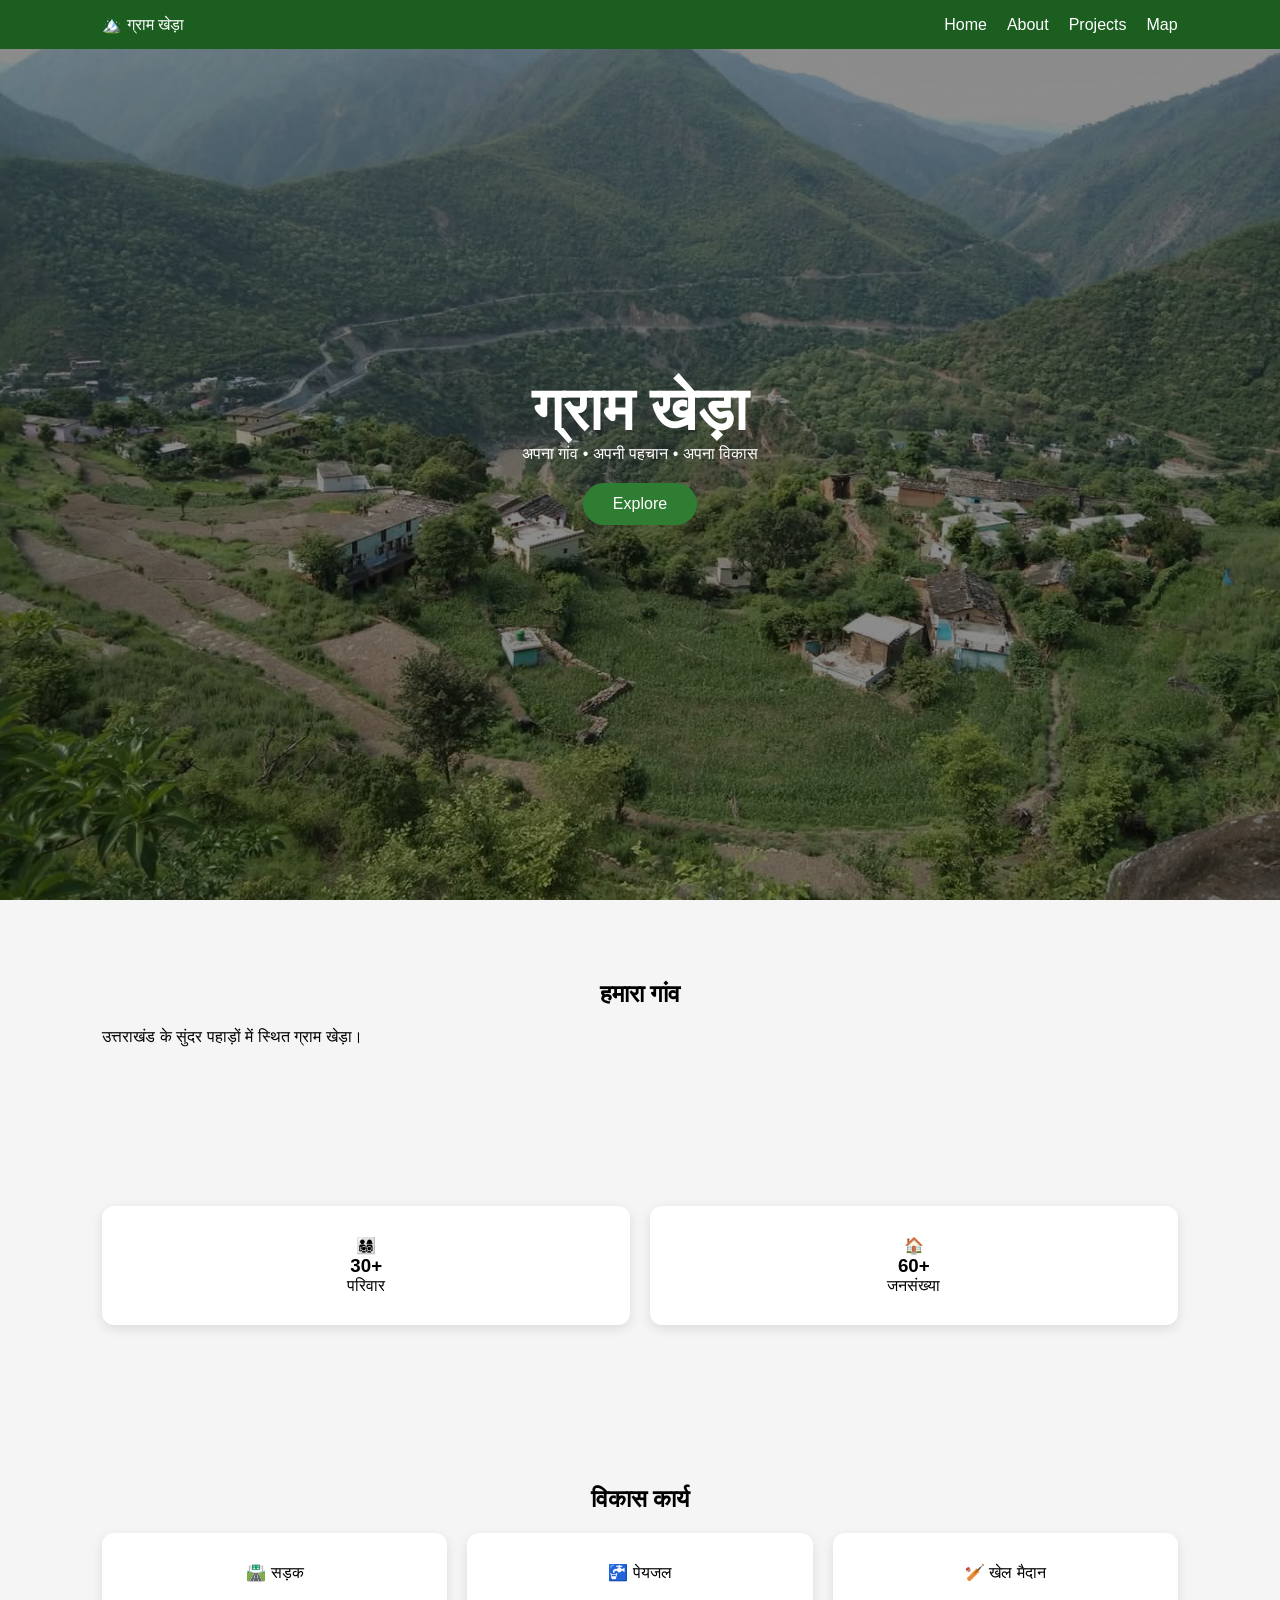
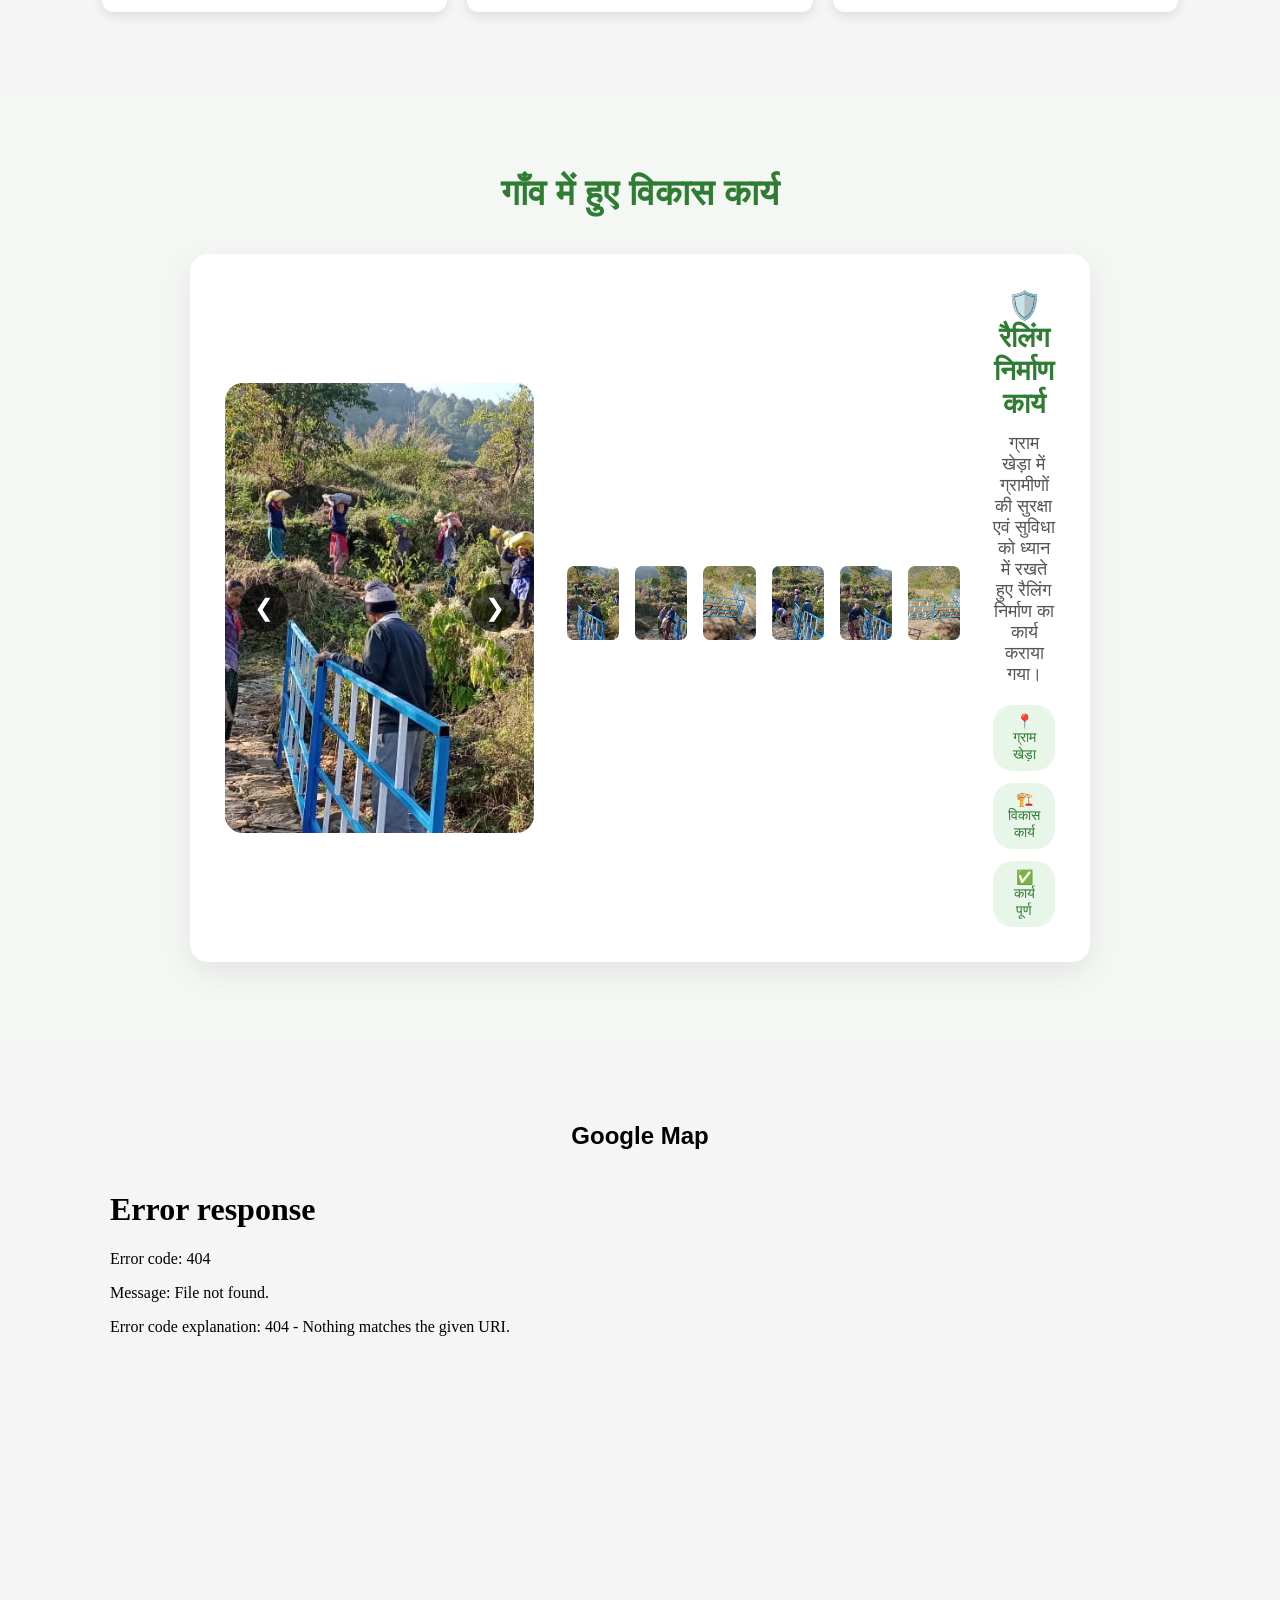
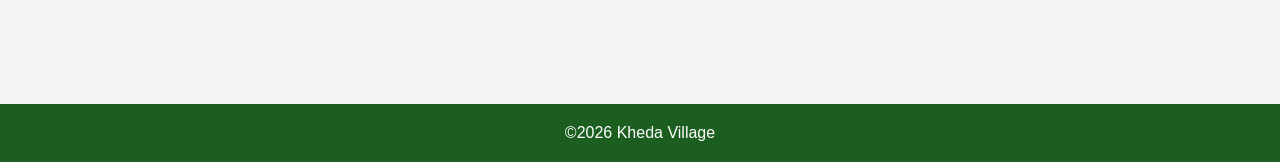
==== index.html @ b95cf1f6 "Update index.html" ====
<!doctype html><html lang='hi'><head><meta charset='utf-8'><meta name='viewport' content='width=device-width,initial-scale=1'><link rel='stylesheet' href='style.css'><title>ग्राम खेड़ा</title></head><body>
<nav><div class='logo'>🏔️ ग्राम खेड़ा</div><ul><li><a href='#'>Home</a></li><li><a href='#about'>About</a></li><li><a href='#projects'>Projects</a></li><li><a href='#map'>Map</a></li></ul></nav>
<header><div class='hero'><h1>ग्राम खेड़ा</h1><p>अपना गांव • अपनी पहचान • अपना विकास</p><a class='btn' href='#about'>Explore</a></div></header>
<section id='about'><h2>हमारा गांव</h2><p>उत्तराखंड के सुंदर पहाड़ों में स्थित ग्राम खेड़ा।</p></section>
<section class='stats'><div>👨‍👩‍👧‍👦<h3>30+</h3><p>परिवार</p></div><div>🏠<h3>60+</h3><p>जनसंख्या</p></div></section>
<section id='projects'><h2>विकास कार्य</h2><div class='cards'><div class='card'>🛣️ सड़क</div><div class='card'>🚰 पेयजल</div><div class='card'>🏏 खेल मैदान</div></div></section>
<section id="works" class="works"><h2>गाँव में हुए विकास कार्य</h2><div class="work-card"><div class="work-gallery"><img id="railingMainImage"src="images/railing1.jpeg"alt="ग्राम खेड़ा रैलिंग निर्माण कार्य"><button class="gallery-btn prev"onclick="changeRailingPhoto(-1)">❮</button><button class="gallery-btn next"onclick="changeRailingPhoto(1)">❯</button></div>
<div class="gallery-thumbnails"><img src="images/railing1.jpeg"onclick="showRailingPhoto(0)" alt="Railing Photo 1"><img src="images/railing2.jpeg"onclick="showRailingPhoto(1)" alt="Railing Photo 2"><img src="images/railing3.jpeg"onclick="showRailingPhoto(2)" alt="Railing Photo 3"><img src="images/railing4.jpeg"onclick="showRailingPhoto(3)" alt="Railing Photo 4"><img src="images/railing5.jpeg"onclick="showRailingPhoto(4)" alt="Railing Photo 5"><img src="images/railing6.jpeg"onclick="showRailingPhoto(5)" alt="Railing Photo 6"></div>
<div class="work-content"><h3>🛡️ रैलिंग निर्माण कार्य</h3><p>ग्राम खेड़ा में ग्रामीणों की सुरक्षा एवं सुविधा को ध्यान में रखते हुए रैलिंग निर्माण का कार्य कराया गया।</p><div class="work-details"><span>📍 ग्राम खेड़ा</span><span>🏗️ विकास कार्य</span><span>✅ कार्य पूर्ण</span></div></div></div></section>
<section id='map'><h2>Google Map</h2><iframe src='<iframe src="https://www.google.com/maps/embed?pb=!1m14!1m8!1m3!1d2053.1676533216837!2d78.6070745!3d30.1399806!3m2!1i1024!2i768!4f13.1!3m3!1m2!1s0x3909090d5b91180d%3A0x5d7916d17f992317!2sDevprayag%2C%20Uttarakhand!5e1!3m2!1sen!2sin!4v1786106324990!5m2!1sen!2sin" width="600" height="450" style="border:0;" allowfullscreen="" loading="lazy" referrerpolicy="strict-origin-when-cross-origin"></iframe>'></iframe></section>
<footer>©2026 Kheda Village</footer></body></html>
---- style.css ----
*{margin:0;padding:0;box-sizing:border-box}body{font-family:Arial;background:#f5f5f5}nav{position:fixed;top:0;width:100%;display:flex;justify-content:space-between;align-items:center;padding:15px 8%;background:#1b5e20;color:#fff}nav ul{display:flex;gap:20px;list-style:none}nav a{color:#fff;text-decoration:none}header{height:100vh;background:linear-gradient(rgba(0,0,0,.45),rgba(0,0,0,.45)),url('images/village.jpg') center/cover no-repeat;display:flex;justify-content:center;align-items:center;color:#fff;text-align:center}.hero h1{font-size:60px}.btn{display:inline-block;background:#2e7d32;color:#fff;padding:12px 30px;border-radius:30px;text-decoration:none;margin-top:20px}section{padding:80px 8%}h2{text-align:center;margin-bottom:20px}.stats{display:grid;grid-template-columns:repeat(auto-fit,minmax(220px,1fr));gap:20px}.stats div,.card{background:#fff;padding:30px;text-align:center;border-radius:12px;box-shadow:0 4px 12px rgba(0,0,0,.1)}.cards{display:grid;grid-template-columns:repeat(auto-fit,minmax(220px,1fr));gap:20px}iframe{width:100%;height:450px;border:0}footer{background:#1b5e20;color:#fff;text-align:center;padding:20px}
.works {padding: 80px 8%;background: #f4f7f4;}.works h2 {text-align: center;font-size: 36px;color: #2E7D32;margin-bottom: 40px;}.work-card {max-width: 900px;margin: auto;background: #ffffff;padding: 35px;border-radius: 18px;box-shadow: 0 10px 30px rgba(0,0,0,0.08);display: flex;align-items: center;gap: 30px;}.work-icon {width: 90px;height: 90px;background: #e8f5e9;border-radius: 50%;display: flex;align-items: center;justify-content: center;font-size: 42px;flex-shrink: 0;}.work-content {flex: 1;}.work-content h3 {font-size: 28px;color: #2E7D32;margin-bottom: 12px;}.work-content p {font-size: 18px;color: #555;margin-bottom: 20px;}.work-details {display: flex;flex-wrap: wrap;gap: 15px;}.work-details span {background: #f1f8f2;padding: 8px 15px;border-radius: 20px;font-size: 14px;color: #2E7D32;}@media (max-width: 600px) {.work-card {flex-direction: column;text-align: center;padding: 25px;}.work-content h3 {font-size: 24px;}.work-details {justify-content: center;}}
.work-gallery {position: relative;width: 100%;max-width: 850px;height: 450px;margin: auto;overflow: hidden;border-radius: 18px;}
.work-gallery > img {width: 100%;height: 100%;object-fit: cover;display: block;}
.gallery-btn {position: absolute;top: 50%;transform: translateY(-50%);width: 48px;height: 48px;border: none;border-radius: 50%;background: rgba(0,0,0,0.6);color: white;font-size: 24px;cursor: pointer;z-index: 2;}
.gallery-btn:hover {background: rgba(46,125,50,0.9);}
.gallery-btn.prev {left: 15px;}
.gallery-btn.next {right: 15px;}
.gallery-thumbnails {display: grid;grid-template-columns: repeat(6, 1fr);gap: 10px;max-width: 850px;margin: 15px auto 25px;}
.gallery-thumbnails img {width: 100%;height: 80px;object-fit: cover;border-radius: 10px;cursor: pointer;border: 3px solid transparent;transition: 0.3s;}
.gallery-thumbnails img:hover {transform: scale(1.04);}
.gallery-thumbnails img.active {border-color: #2E7D32;}
.work-content {text-align: center;max-width: 850px;margin: auto;}
.work-content h3 {font-size: 28px;color: #2E7D32;margin-bottom: 12px;}
.work-content p {font-size: 18px;color: #555;margin-bottom: 20px;}
.work-details {display: flex;justify-content: center;flex-wrap: wrap;gap: 12px;}
.work-details span {background: #e8f5e9;color: #2E7D32;padding: 8px 15px;order-radius: 20px;}@media (max-width: 600px)
{.work-gallery {height: 280px;}.gallery-thumbnails {grid-template-columns: repeat(3, 1fr);}.gallery-thumbnails img {height: 70px;}.gallery-btn {width: 40px;height: 40px;font-size: 18px;}.work-content h3 {font-size: 24px;}}
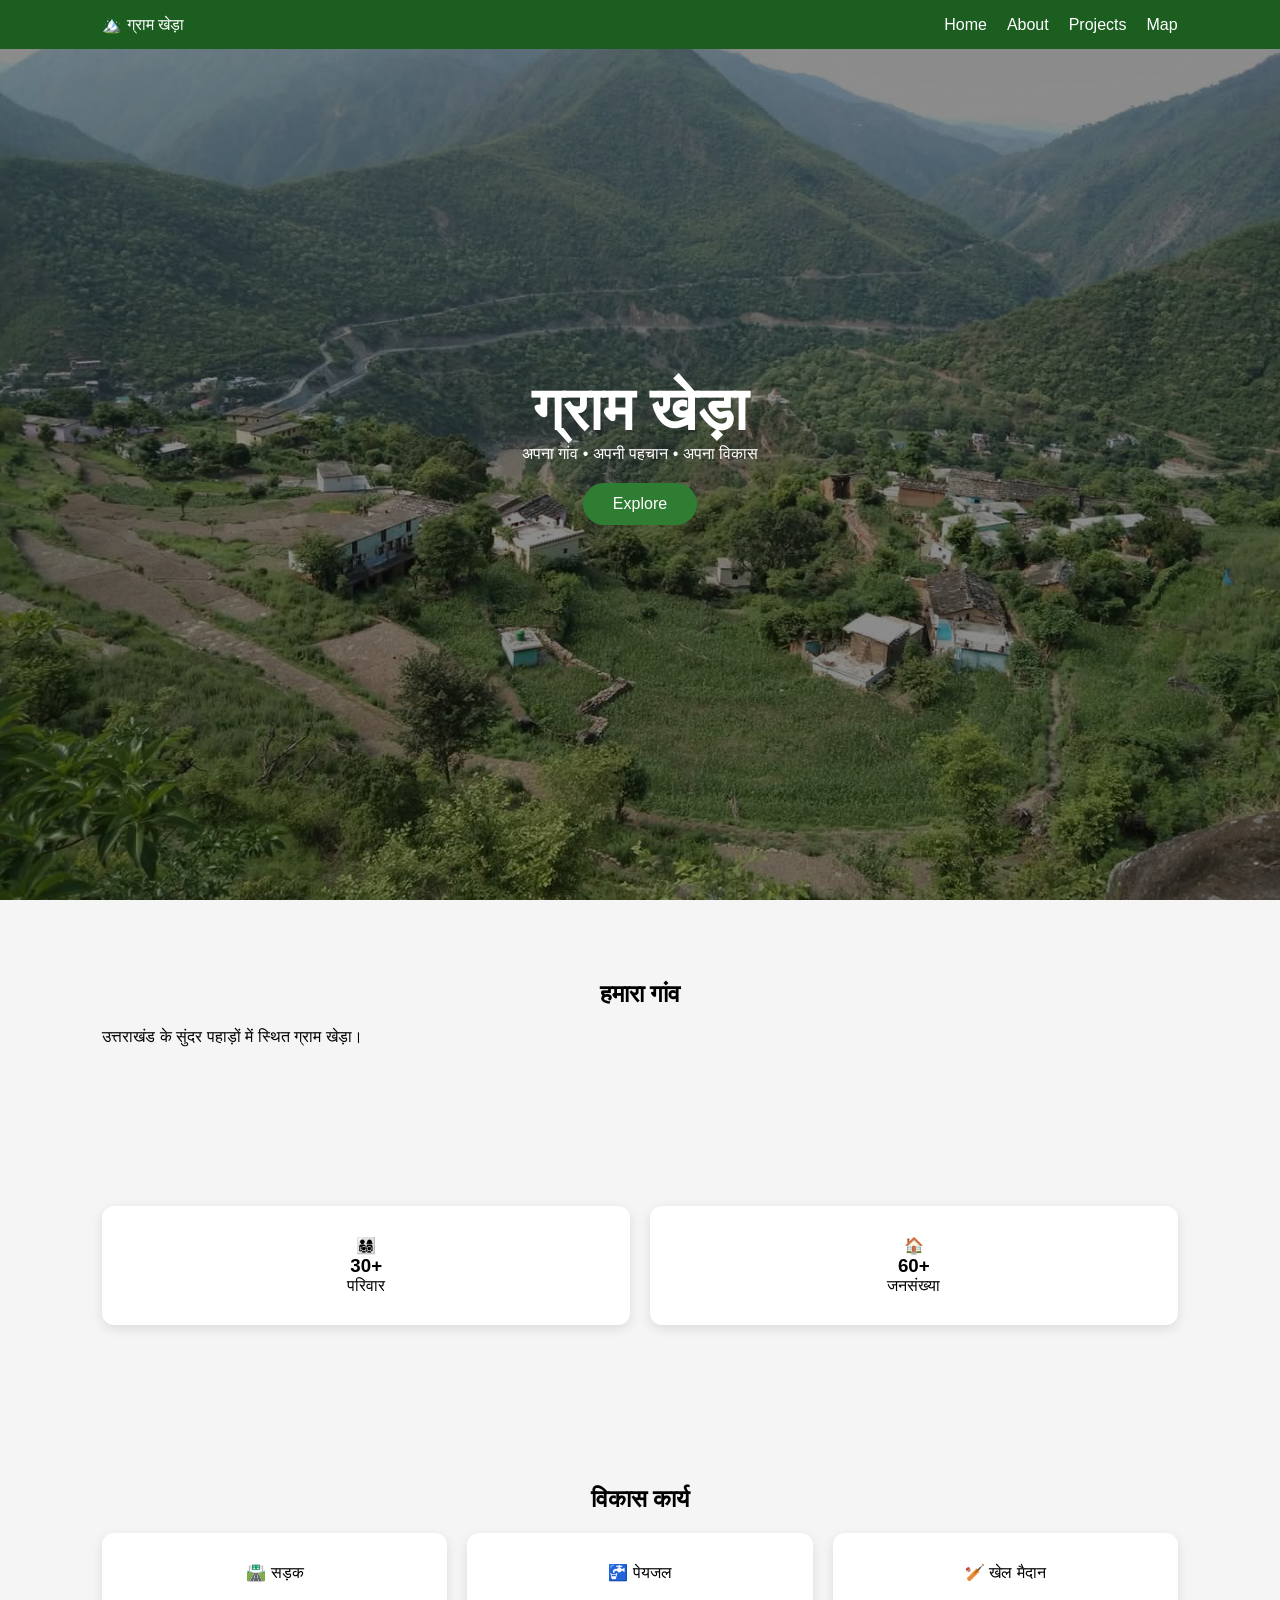
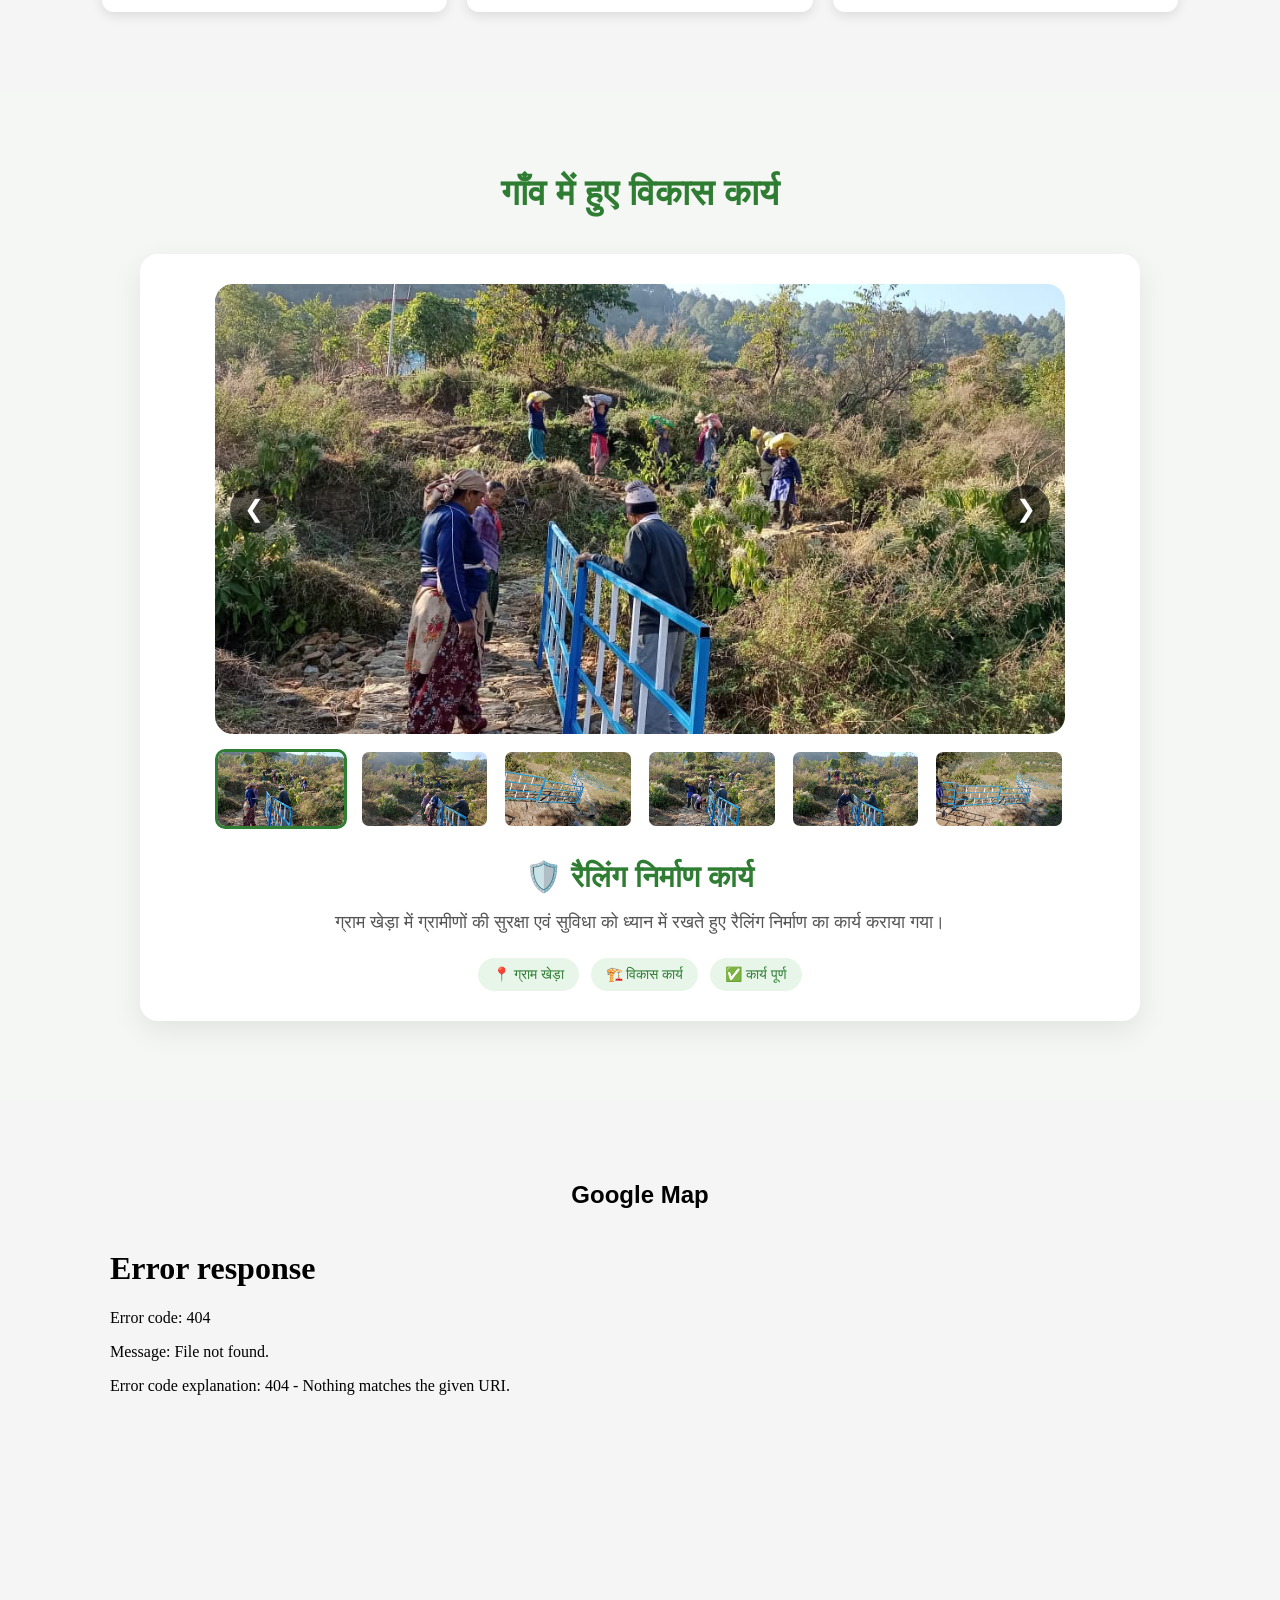
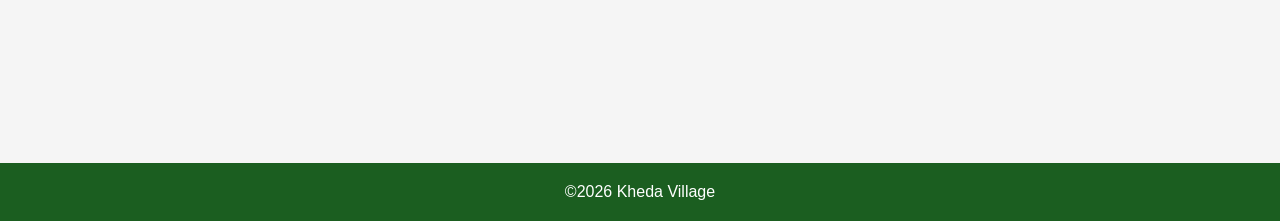
==== commit 917ba0c3: "Update index.html" ====
--- a/index.html
+++ b/index.html
@@ -9,3 +9,4 @@
 <div class="work-content"><h3>🛡️ रैलिंग निर्माण कार्य</h3><p>ग्राम खेड़ा में ग्रामीणों की सुरक्षा एवं सुविधा को ध्यान में रखते हुए रैलिंग निर्माण का कार्य कराया गया।</p><div class="work-details"><span>📍 ग्राम खेड़ा</span><span>🏗️ विकास कार्य</span><span>✅ कार्य पूर्ण</span></div></div></div></section>
 <section id='map'><h2>Google Map</h2><iframe src='<iframe src="https://www.google.com/maps/embed?pb=!1m14!1m8!1m3!1d2053.1676533216837!2d78.6070745!3d30.1399806!3m2!1i1024!2i768!4f13.1!3m3!1m2!1s0x3909090d5b91180d%3A0x5d7916d17f992317!2sDevprayag%2C%20Uttarakhand!5e1!3m2!1sen!2sin!4v1786106324990!5m2!1sen!2sin" width="600" height="450" style="border:0;" allowfullscreen="" loading="lazy" referrerpolicy="strict-origin-when-cross-origin"></iframe>'></iframe></section>
 <footer>©2026 Kheda Village</footer></body></html>
+<script src="script.js"></script>
--- a/style.css
+++ b/style.css
@@ -16,3 +16,15 @@
 .work-details {display: flex;justify-content: center;flex-wrap: wrap;gap: 12px;}
 .work-details span {background: #e8f5e9;color: #2E7D32;padding: 8px 15px;order-radius: 20px;}@media (max-width: 600px)
 {.work-gallery {height: 280px;}.gallery-thumbnails {grid-template-columns: repeat(3, 1fr);}.gallery-thumbnails img {height: 70px;}.gallery-btn {width: 40px;height: 40px;font-size: 18px;}.work-content h3 {font-size: 24px;}}
+
+/* RAILING WORK ALIGNMENT FIX */
+.work-card {display: block !important;width: 100% !important;max-width: 1000px !important;margin: 0 auto !important;padding: 30px !important;box-sizing: border-box;}
+.work-gallery {position: relative !important;width: 100% !important;max-width: 850px !important;height: 450px !important;margin: 0 auto !important;overflow: hidden !important;border-radius: 18px !important;}
+.work-gallery > img {width: 100% !important;height: 100% !important;object-fit: cover !important;display: block !important;}
+.gallery-thumbnails {display: grid !important;grid-template-columns: repeat(6, 1fr) !important;gap: 12px !important;width: 100% !important;max-width: 850px !important;margin: 15px auto 30px !important;}
+.gallery-thumbnails img {width: 100% !important;height: 80px !important;object-fit: cover !important;border-radius: 10px !important;cursor: pointer !important;}
+.work-content {width: 100% !important;max-width: 850px !important;margin: 0 auto !important;text-align: center !important;}
+.work-content h3 {font-size: 30px !important;margin-bottom: 12px !important;}
+.work-content p {font-size: 18px !important;line-height: 1.7 !important;}
+.work-details {display: flex !important;justify-content: center !important;align-items: center !important;flex-wrap: wrap !important;gap: 12px !important;}
+@media (max-width: 600px) {.work-card {padding: 15px !important;}.work-gallery {height: 300px !important;}.gallery-thumbnails {grid-template-columns: repeat(3, 1fr) !important;}.gallery-thumbnails img {height: 70px !important;}}
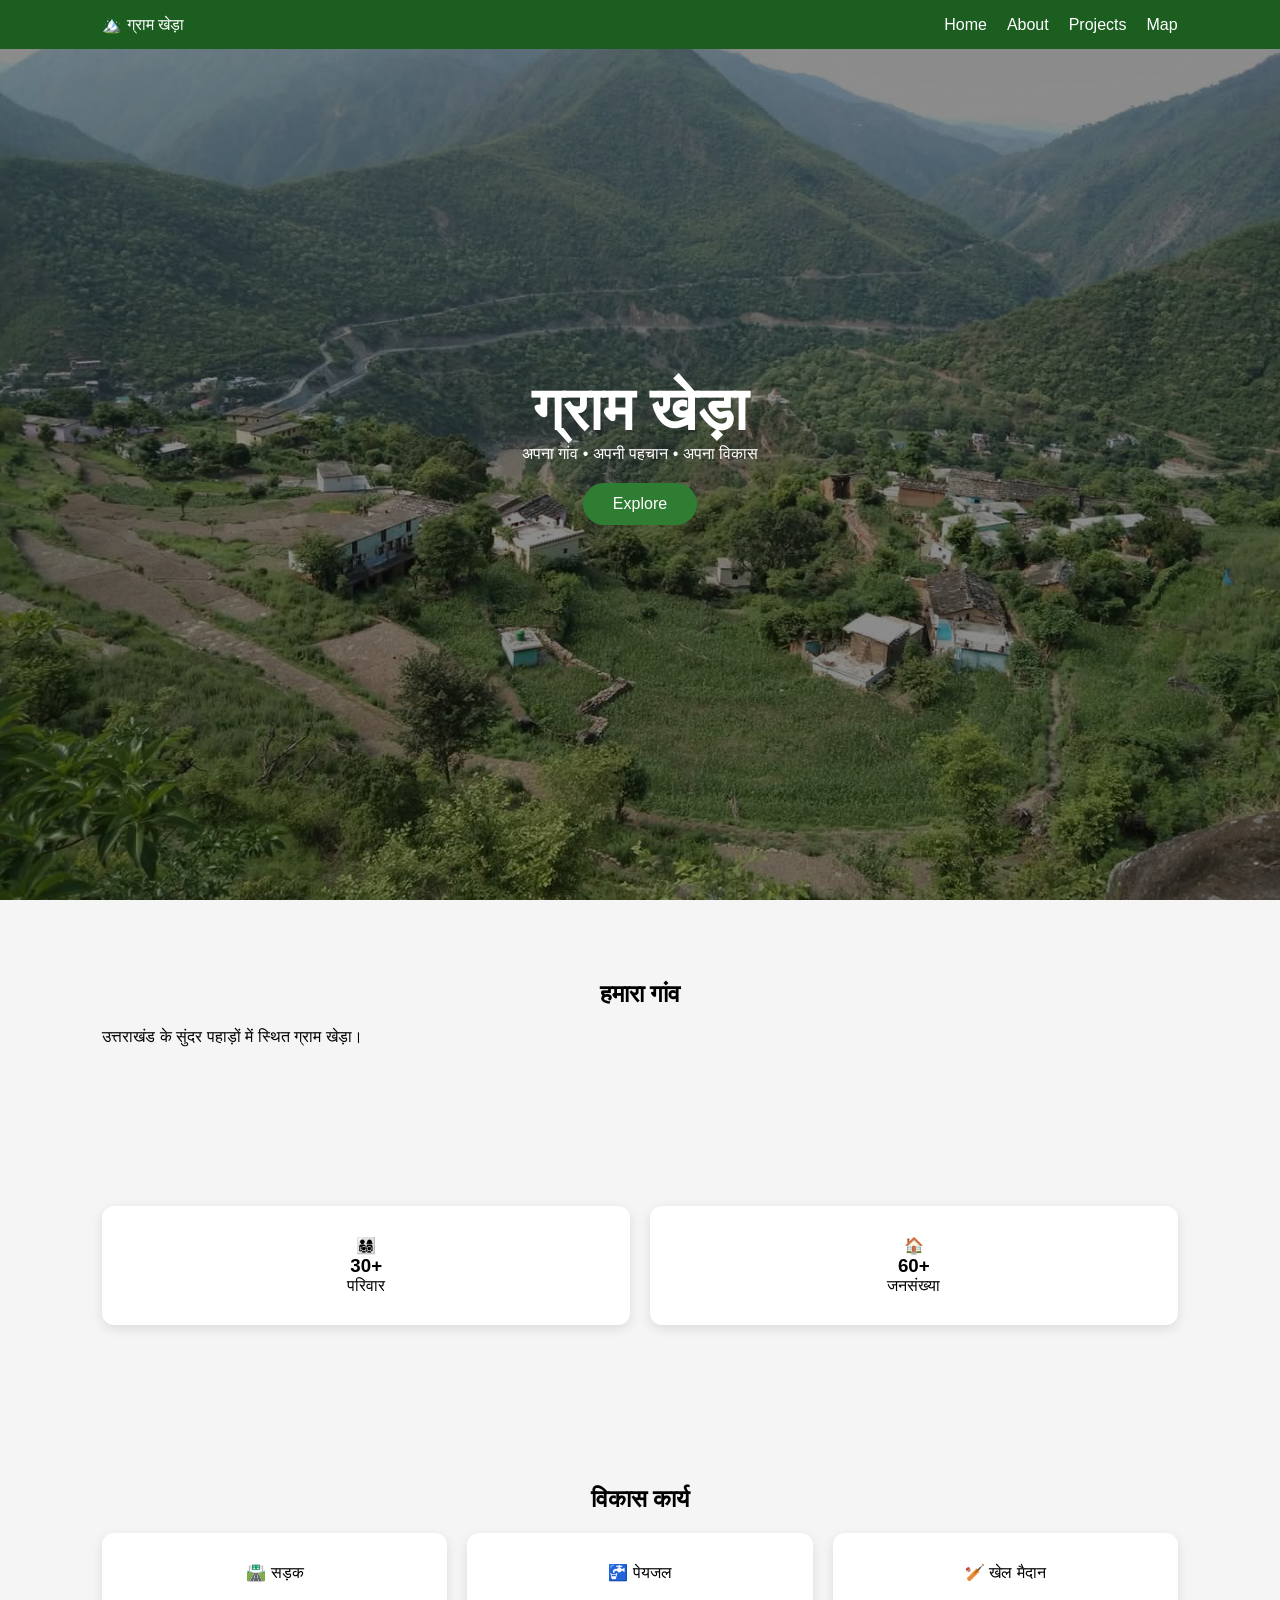
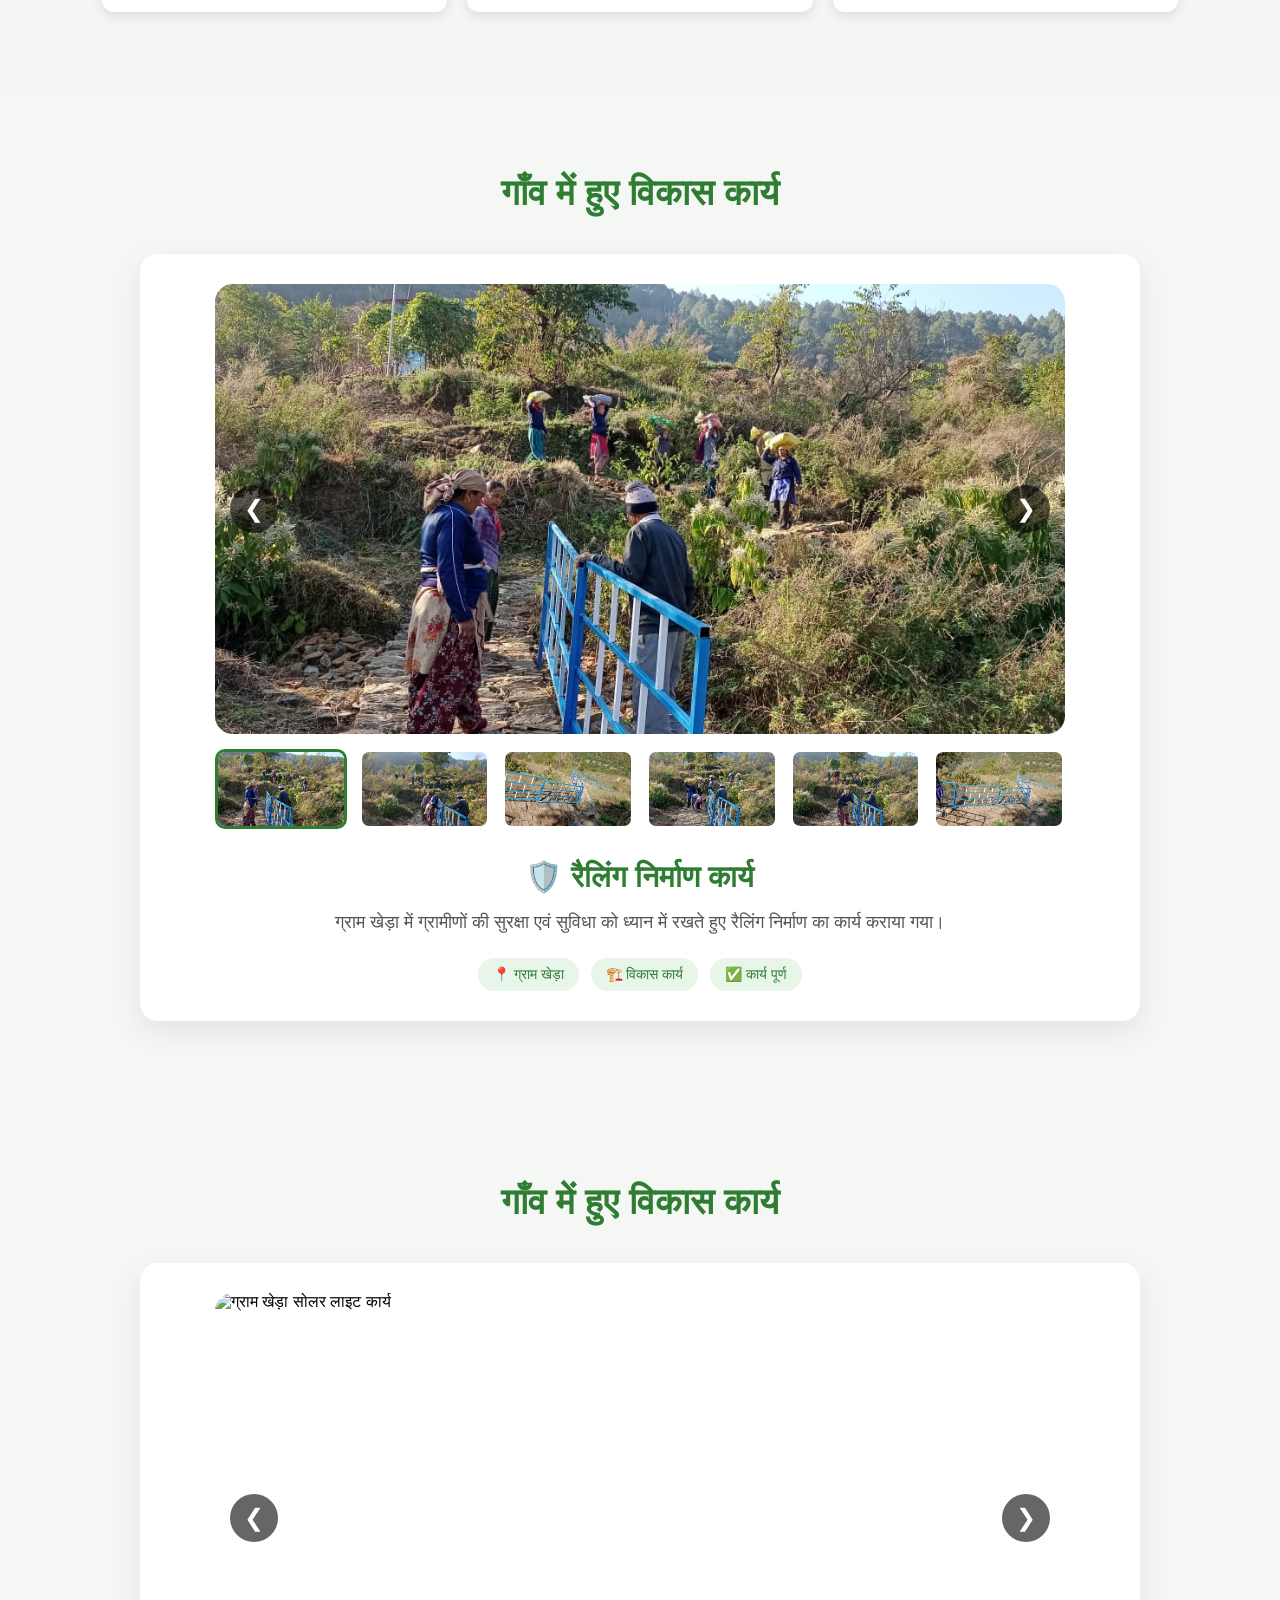
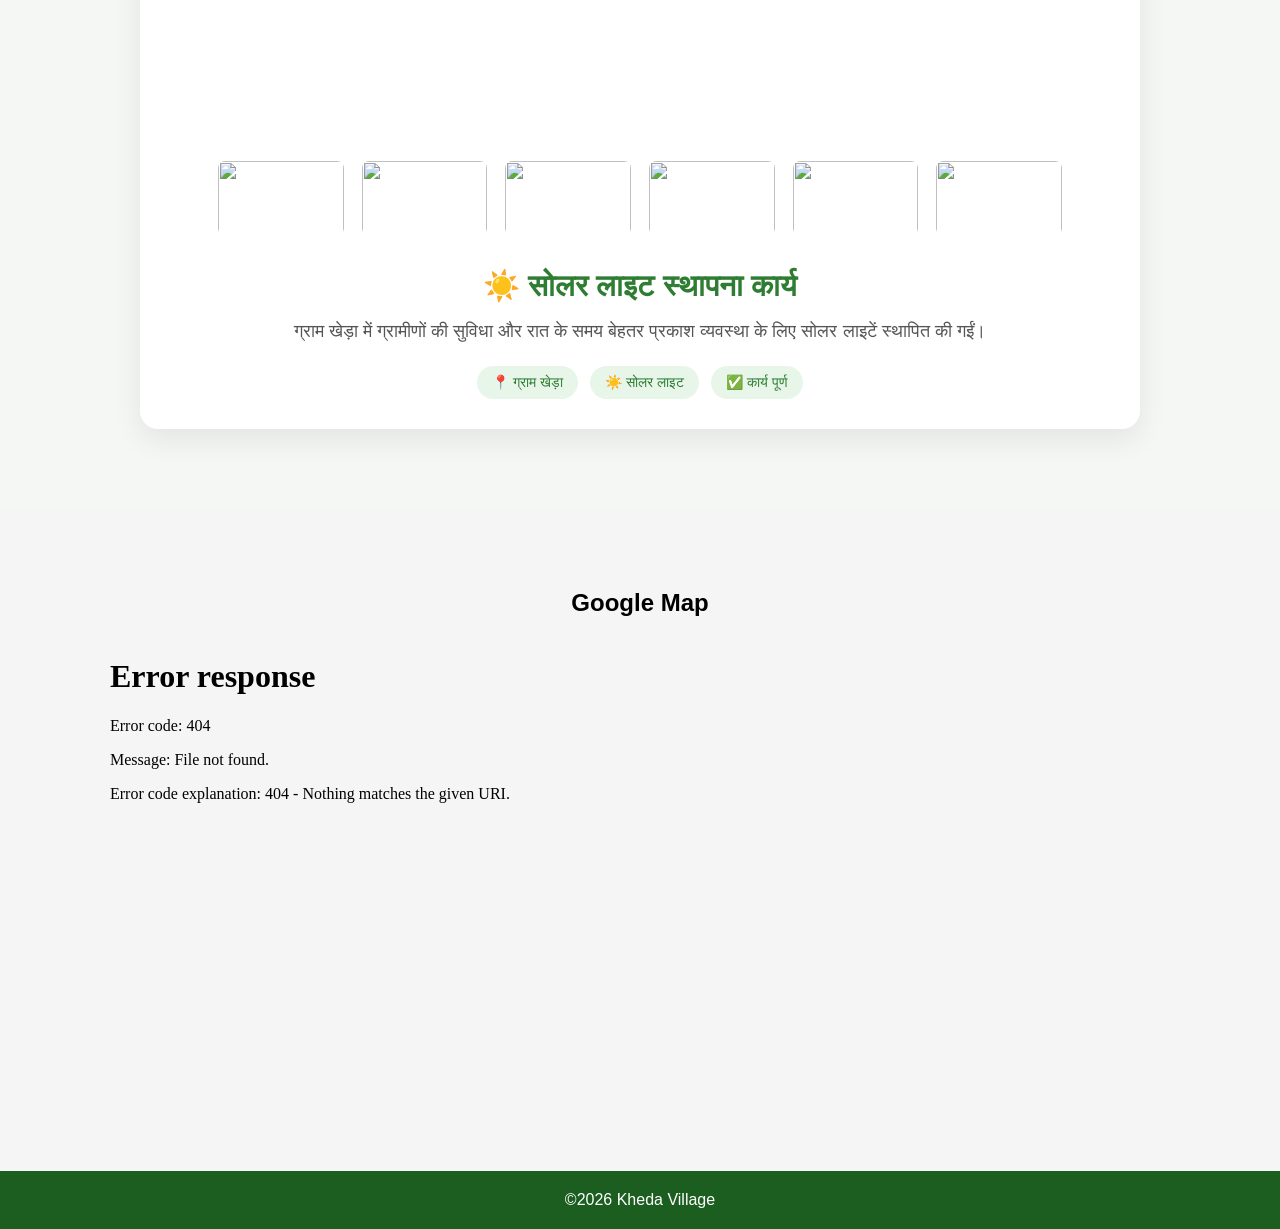
==== commit 8e618cd8: "Update index.html" ====
--- a/index.html
+++ b/index.html
@@ -7,6 +7,57 @@
 <section id="works" class="works"><h2>गाँव में हुए विकास कार्य</h2><div class="work-card"><div class="work-gallery"><img id="railingMainImage"src="images/railing1.jpeg"alt="ग्राम खेड़ा रैलिंग निर्माण कार्य"><button class="gallery-btn prev"onclick="changeRailingPhoto(-1)">❮</button><button class="gallery-btn next"onclick="changeRailingPhoto(1)">❯</button></div>
 <div class="gallery-thumbnails"><img src="images/railing1.jpeg"onclick="showRailingPhoto(0)" alt="Railing Photo 1"><img src="images/railing2.jpeg"onclick="showRailingPhoto(1)" alt="Railing Photo 2"><img src="images/railing3.jpeg"onclick="showRailingPhoto(2)" alt="Railing Photo 3"><img src="images/railing4.jpeg"onclick="showRailingPhoto(3)" alt="Railing Photo 4"><img src="images/railing5.jpeg"onclick="showRailingPhoto(4)" alt="Railing Photo 5"><img src="images/railing6.jpeg"onclick="showRailingPhoto(5)" alt="Railing Photo 6"></div>
 <div class="work-content"><h3>🛡️ रैलिंग निर्माण कार्य</h3><p>ग्राम खेड़ा में ग्रामीणों की सुरक्षा एवं सुविधा को ध्यान में रखते हुए रैलिंग निर्माण का कार्य कराया गया।</p><div class="work-details"><span>📍 ग्राम खेड़ा</span><span>🏗️ विकास कार्य</span><span>✅ कार्य पूर्ण</span></div></div></div></section>
+  <section id="solar-work" class="works">
+
+    <h2>गाँव में हुए विकास कार्य</h2>
+
+    <div class="work-card">
+
+        <div class="work-gallery">
+
+            <img id="solarMainImage"
+                 src="images/solar1.jpeg"
+                 alt="ग्राम खेड़ा सोलर लाइट कार्य">
+
+            <button class="gallery-btn prev"
+                    onclick="changeSolarPhoto(-1)">❮</button>
+
+            <button class="gallery-btn next"
+                    onclick="changeSolarPhoto(1)">❯</button>
+
+        </div>
+
+        <div class="gallery-thumbnails">
+
+            <img src="images/solar1.jpeg" onclick="showSolarPhoto(0)">
+            <img src="images/solar2.jpeg" onclick="showSolarPhoto(1)">
+            <img src="images/solar3.jpeg" onclick="showSolarPhoto(2)">
+            <img src="images/solar4.jpeg" onclick="showSolarPhoto(3)">
+            <img src="images/solar5.jpeg" onclick="showSolarPhoto(4)">
+            <img src="images/solar6.jpeg" onclick="showSolarPhoto(5)">
+
+        </div>
+
+        <div class="work-content">
+
+            <h3>☀️ सोलर लाइट स्थापना कार्य</h3>
+
+            <p>
+                ग्राम खेड़ा में ग्रामीणों की सुविधा और रात के समय बेहतर
+                प्रकाश व्यवस्था के लिए सोलर लाइटें स्थापित की गईं।
+            </p>
+
+            <div class="work-details">
+                <span>📍 ग्राम खेड़ा</span>
+                <span>☀️ सोलर लाइट</span>
+                <span>✅ कार्य पूर्ण</span>
+            </div>
+
+        </div>
+
+    </div>
+
+</section>
 <section id='map'><h2>Google Map</h2><iframe src='<iframe src="https://www.google.com/maps/embed?pb=!1m14!1m8!1m3!1d2053.1676533216837!2d78.6070745!3d30.1399806!3m2!1i1024!2i768!4f13.1!3m3!1m2!1s0x3909090d5b91180d%3A0x5d7916d17f992317!2sDevprayag%2C%20Uttarakhand!5e1!3m2!1sen!2sin!4v1786106324990!5m2!1sen!2sin" width="600" height="450" style="border:0;" allowfullscreen="" loading="lazy" referrerpolicy="strict-origin-when-cross-origin"></iframe>'></iframe></section>
 <footer>©2026 Kheda Village</footer></body></html>
 <script src="script.js"></script>
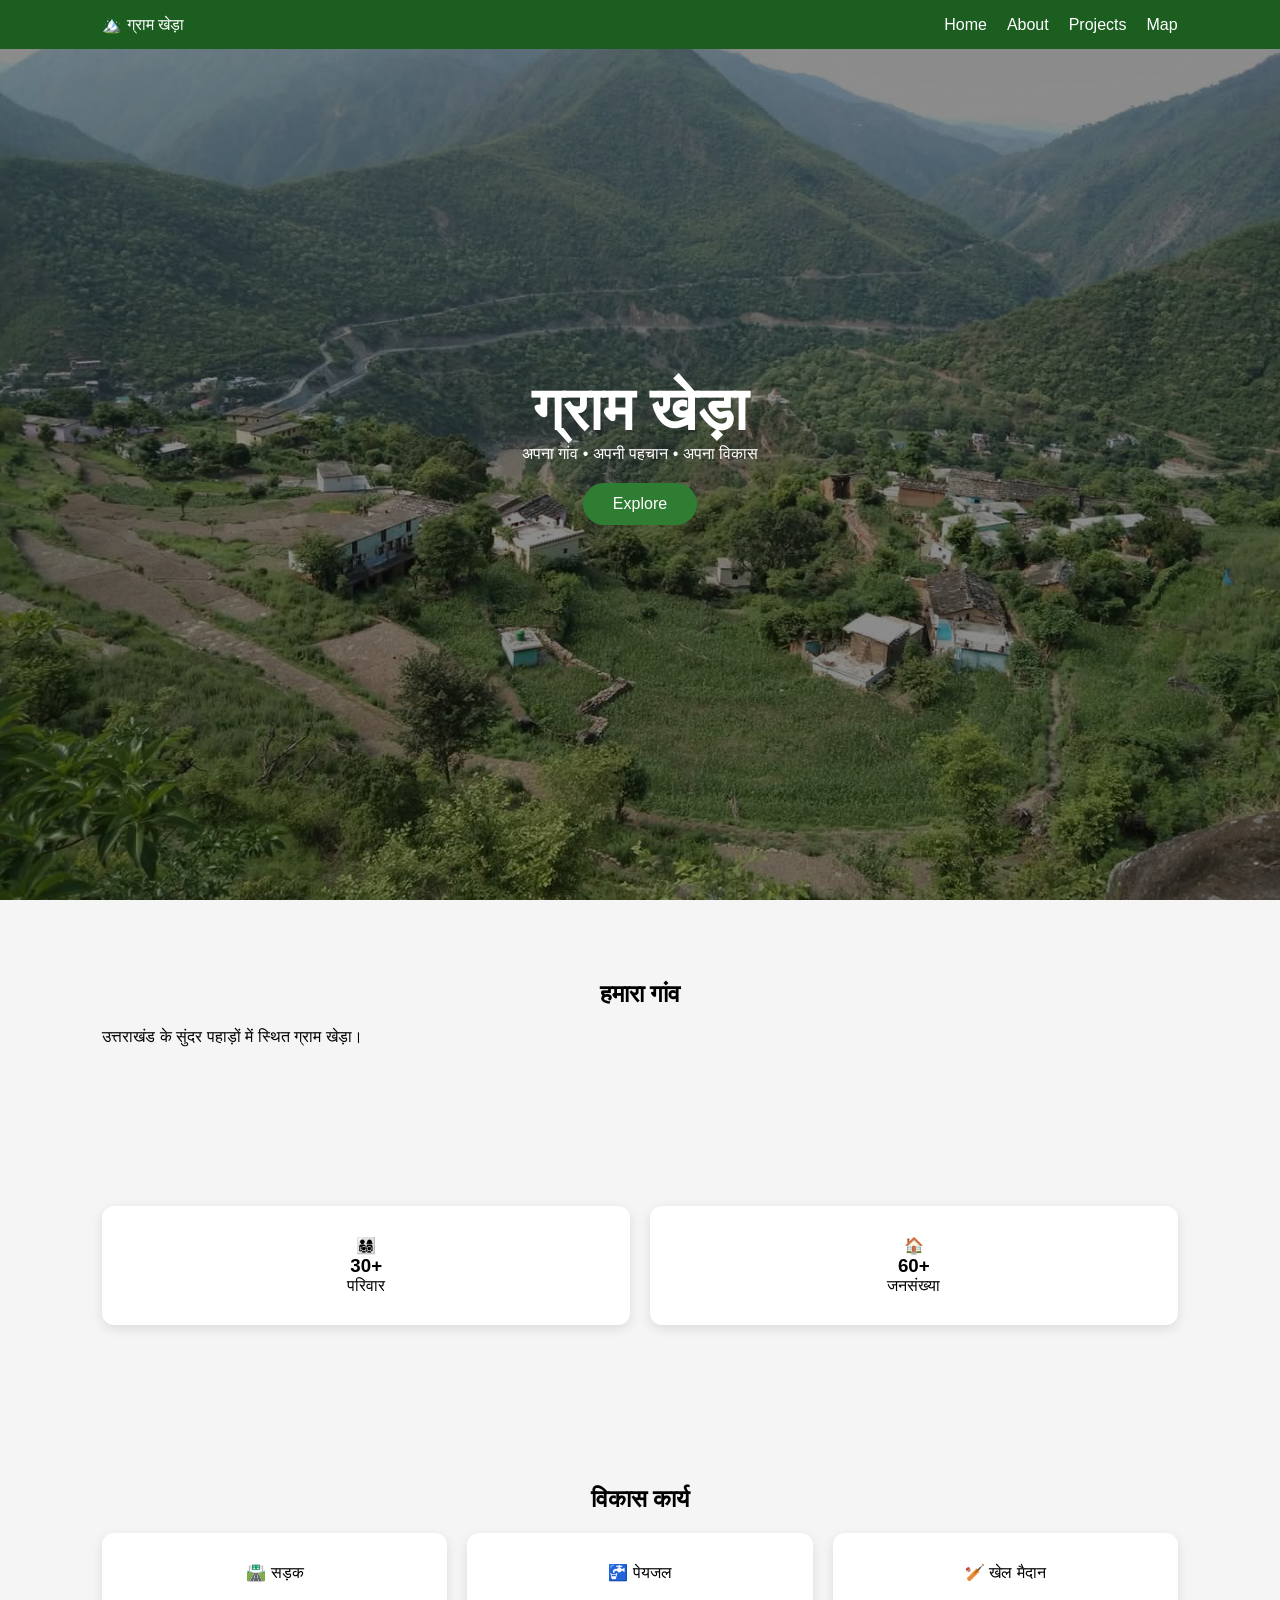
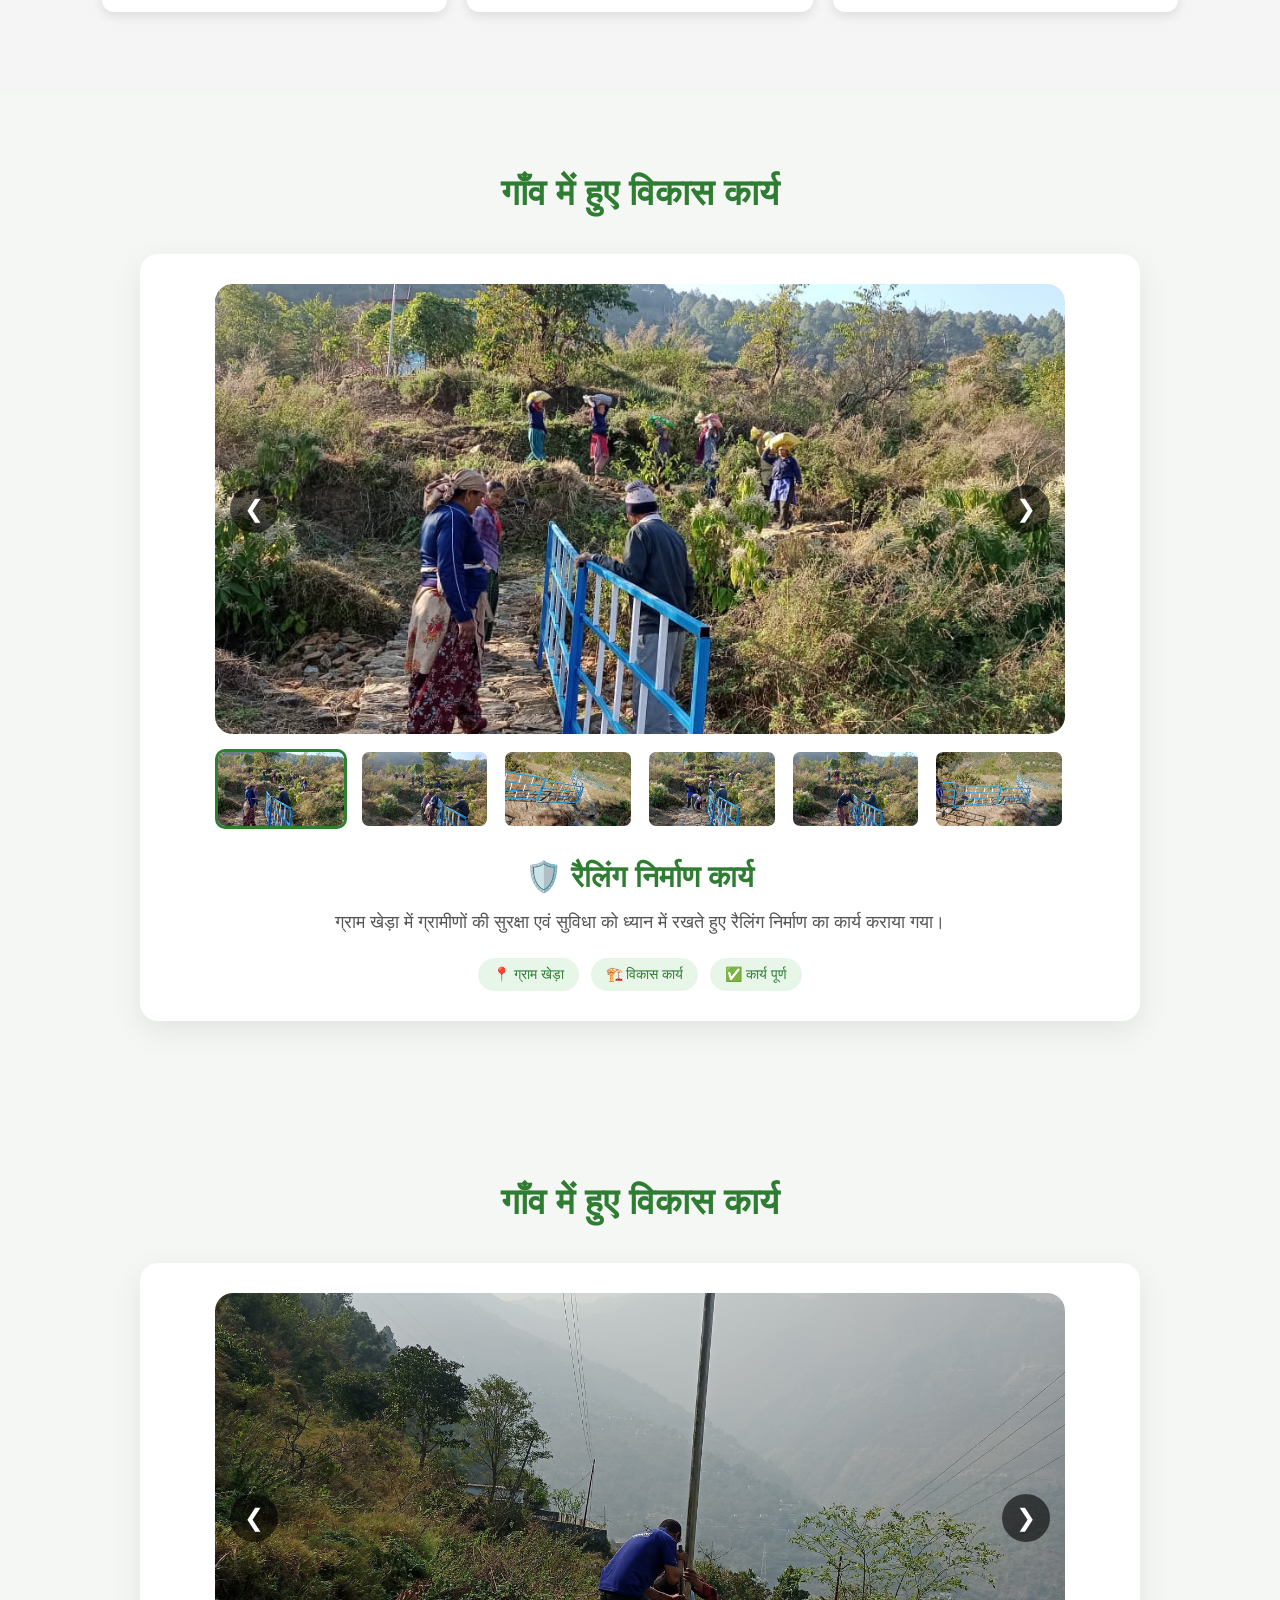
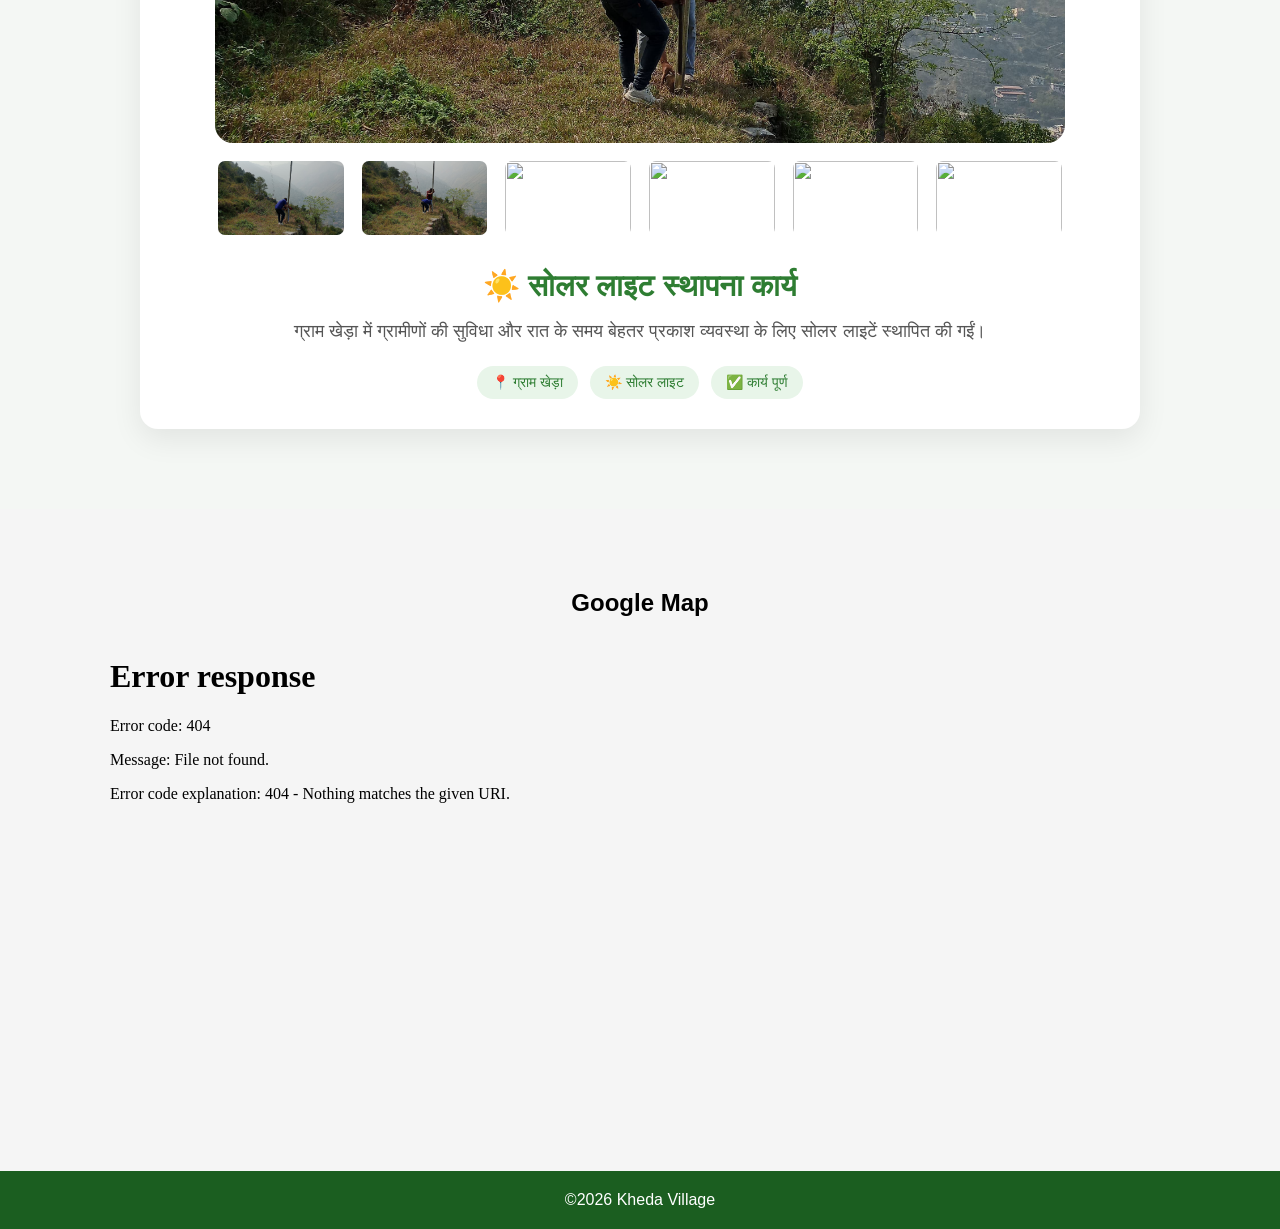
==== commit b5dce2d0: "Update index.html" ====
--- a/index.html
+++ b/index.html
@@ -7,57 +7,9 @@
 <section id="works" class="works"><h2>गाँव में हुए विकास कार्य</h2><div class="work-card"><div class="work-gallery"><img id="railingMainImage"src="images/railing1.jpeg"alt="ग्राम खेड़ा रैलिंग निर्माण कार्य"><button class="gallery-btn prev"onclick="changeRailingPhoto(-1)">❮</button><button class="gallery-btn next"onclick="changeRailingPhoto(1)">❯</button></div>
 <div class="gallery-thumbnails"><img src="images/railing1.jpeg"onclick="showRailingPhoto(0)" alt="Railing Photo 1"><img src="images/railing2.jpeg"onclick="showRailingPhoto(1)" alt="Railing Photo 2"><img src="images/railing3.jpeg"onclick="showRailingPhoto(2)" alt="Railing Photo 3"><img src="images/railing4.jpeg"onclick="showRailingPhoto(3)" alt="Railing Photo 4"><img src="images/railing5.jpeg"onclick="showRailingPhoto(4)" alt="Railing Photo 5"><img src="images/railing6.jpeg"onclick="showRailingPhoto(5)" alt="Railing Photo 6"></div>
 <div class="work-content"><h3>🛡️ रैलिंग निर्माण कार्य</h3><p>ग्राम खेड़ा में ग्रामीणों की सुरक्षा एवं सुविधा को ध्यान में रखते हुए रैलिंग निर्माण का कार्य कराया गया।</p><div class="work-details"><span>📍 ग्राम खेड़ा</span><span>🏗️ विकास कार्य</span><span>✅ कार्य पूर्ण</span></div></div></div></section>
-  <section id="solar-work" class="works">
-
-    <h2>गाँव में हुए विकास कार्य</h2>
-
-    <div class="work-card">
-
-        <div class="work-gallery">
-
-            <img id="solarMainImage"
-                 src="images/solar1.jpeg"
-                 alt="ग्राम खेड़ा सोलर लाइट कार्य">
-
-            <button class="gallery-btn prev"
-                    onclick="changeSolarPhoto(-1)">❮</button>
-
-            <button class="gallery-btn next"
-                    onclick="changeSolarPhoto(1)">❯</button>
-
-        </div>
-
-        <div class="gallery-thumbnails">
-
-            <img src="images/solar1.jpeg" onclick="showSolarPhoto(0)">
-            <img src="images/solar2.jpeg" onclick="showSolarPhoto(1)">
-            <img src="images/solar3.jpeg" onclick="showSolarPhoto(2)">
-            <img src="images/solar4.jpeg" onclick="showSolarPhoto(3)">
-            <img src="images/solar5.jpeg" onclick="showSolarPhoto(4)">
-            <img src="images/solar6.jpeg" onclick="showSolarPhoto(5)">
-
-        </div>
-
-        <div class="work-content">
-
-            <h3>☀️ सोलर लाइट स्थापना कार्य</h3>
-
-            <p>
-                ग्राम खेड़ा में ग्रामीणों की सुविधा और रात के समय बेहतर
-                प्रकाश व्यवस्था के लिए सोलर लाइटें स्थापित की गईं।
-            </p>
-
-            <div class="work-details">
-                <span>📍 ग्राम खेड़ा</span>
-                <span>☀️ सोलर लाइट</span>
-                <span>✅ कार्य पूर्ण</span>
-            </div>
-
-        </div>
-
-    </div>
-
-</section>
+<section id="solar-work" class="works"><h2>गाँव में हुए विकास कार्य</h2><div class="work-card"><div class="work-gallery"><img id="solarMainImage"src="images/solar1.jpeg"alt="ग्राम खेड़ा सोलर लाइट कार्य"><button class="gallery-btn prev"onclick="changeSolarPhoto(-1)">❮</button><button class="gallery-btn next"onclick="changeSolarPhoto(1)">❯</button></div>
+<div class="gallery-thumbnails"><img src="images/solar1.jpeg" onclick="showSolarPhoto(0)"><img src="images/solar2.jpeg" onclick="showSolarPhoto(1)"><img src="images/solar3.jpeg" onclick="showSolarPhoto(2)"><img src="images/solar4.jpeg" onclick="showSolarPhoto(3)"><img src="images/solar5.jpeg" onclick="showSolarPhoto(4)"><img src="images/solar6.jpeg" onclick="showSolarPhoto(5)"></div>
+<div class="work-content"><h3>☀️ सोलर लाइट स्थापना कार्य</h3><p>ग्राम खेड़ा में ग्रामीणों की सुविधा और रात के समय बेहतर प्रकाश व्यवस्था के लिए सोलर लाइटें स्थापित की गईं।</p><div class="work-details"><span>📍 ग्राम खेड़ा</span><span>☀️ सोलर लाइट</span><span>✅ कार्य पूर्ण</span></div></div></div></section>
 <section id='map'><h2>Google Map</h2><iframe src='<iframe src="https://www.google.com/maps/embed?pb=!1m14!1m8!1m3!1d2053.1676533216837!2d78.6070745!3d30.1399806!3m2!1i1024!2i768!4f13.1!3m3!1m2!1s0x3909090d5b91180d%3A0x5d7916d17f992317!2sDevprayag%2C%20Uttarakhand!5e1!3m2!1sen!2sin!4v1786106324990!5m2!1sen!2sin" width="600" height="450" style="border:0;" allowfullscreen="" loading="lazy" referrerpolicy="strict-origin-when-cross-origin"></iframe>'></iframe></section>
 <footer>©2026 Kheda Village</footer></body></html>
 <script src="script.js"></script>
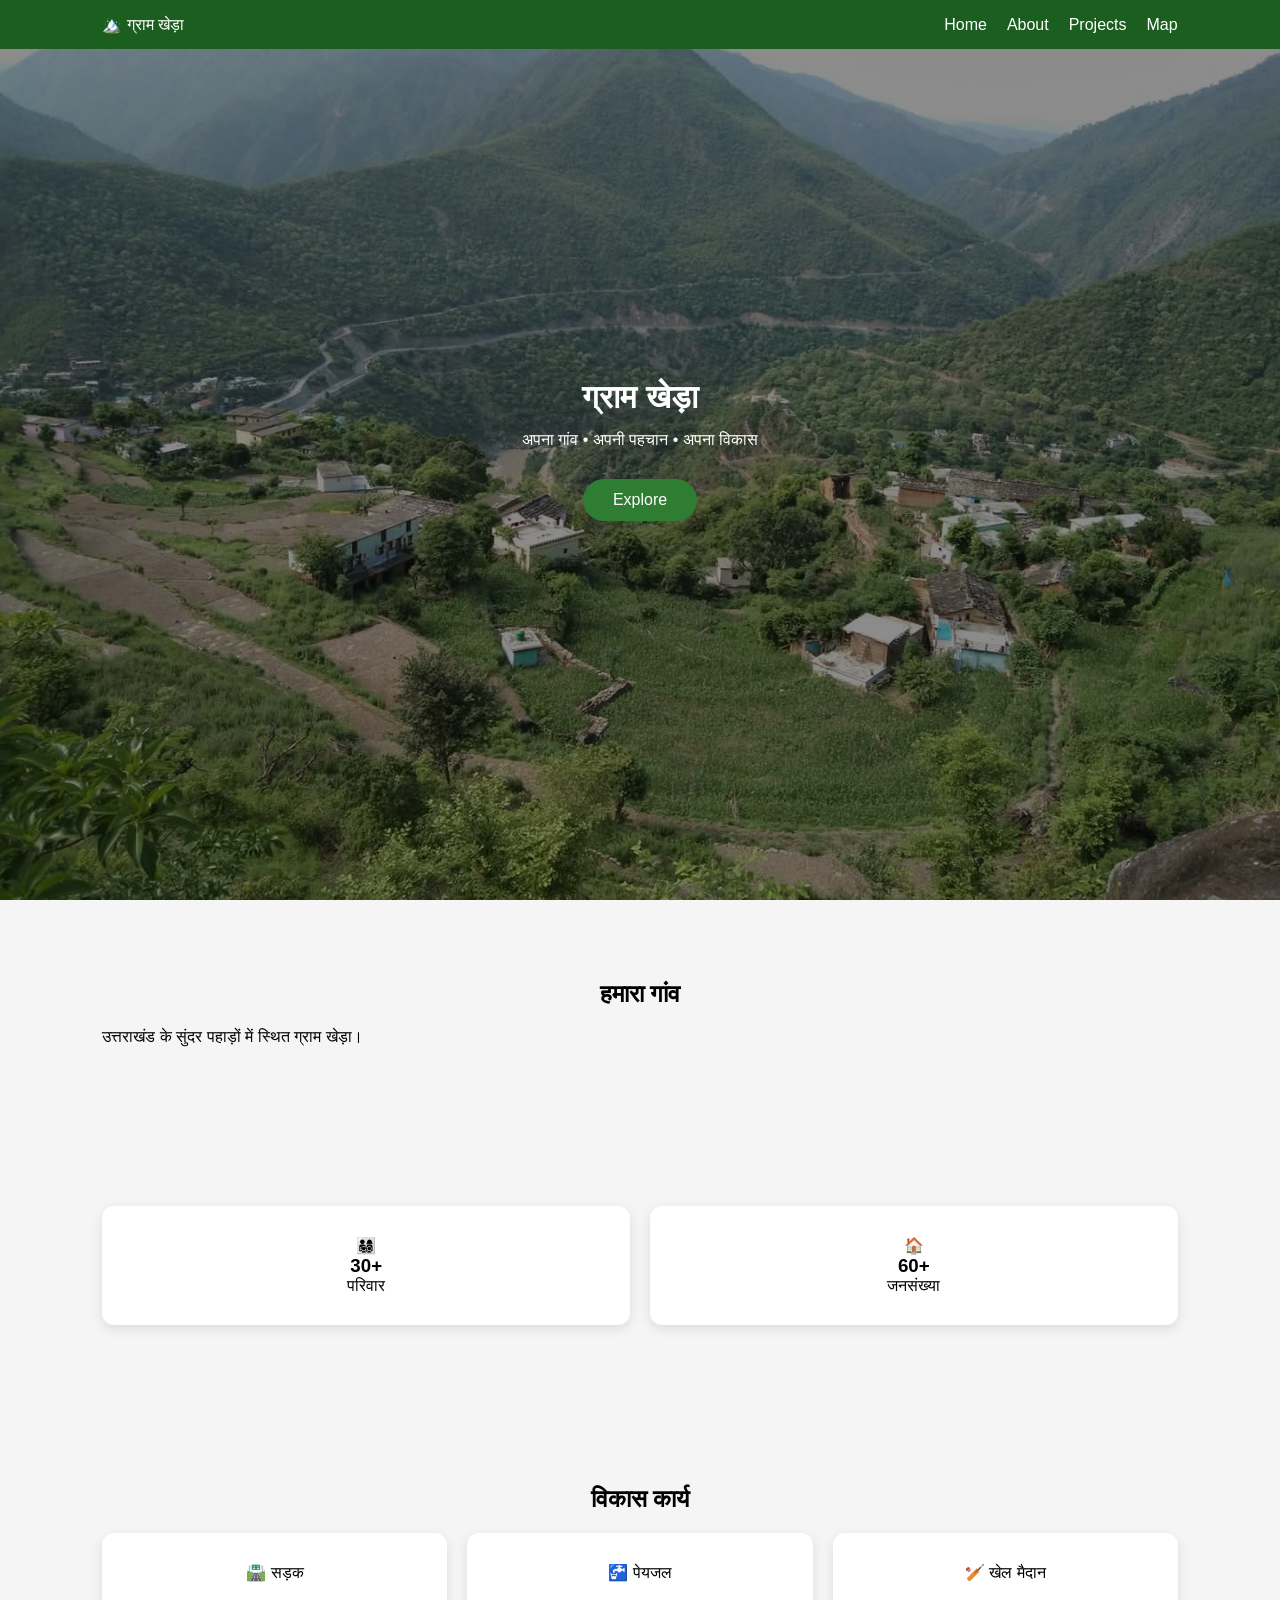
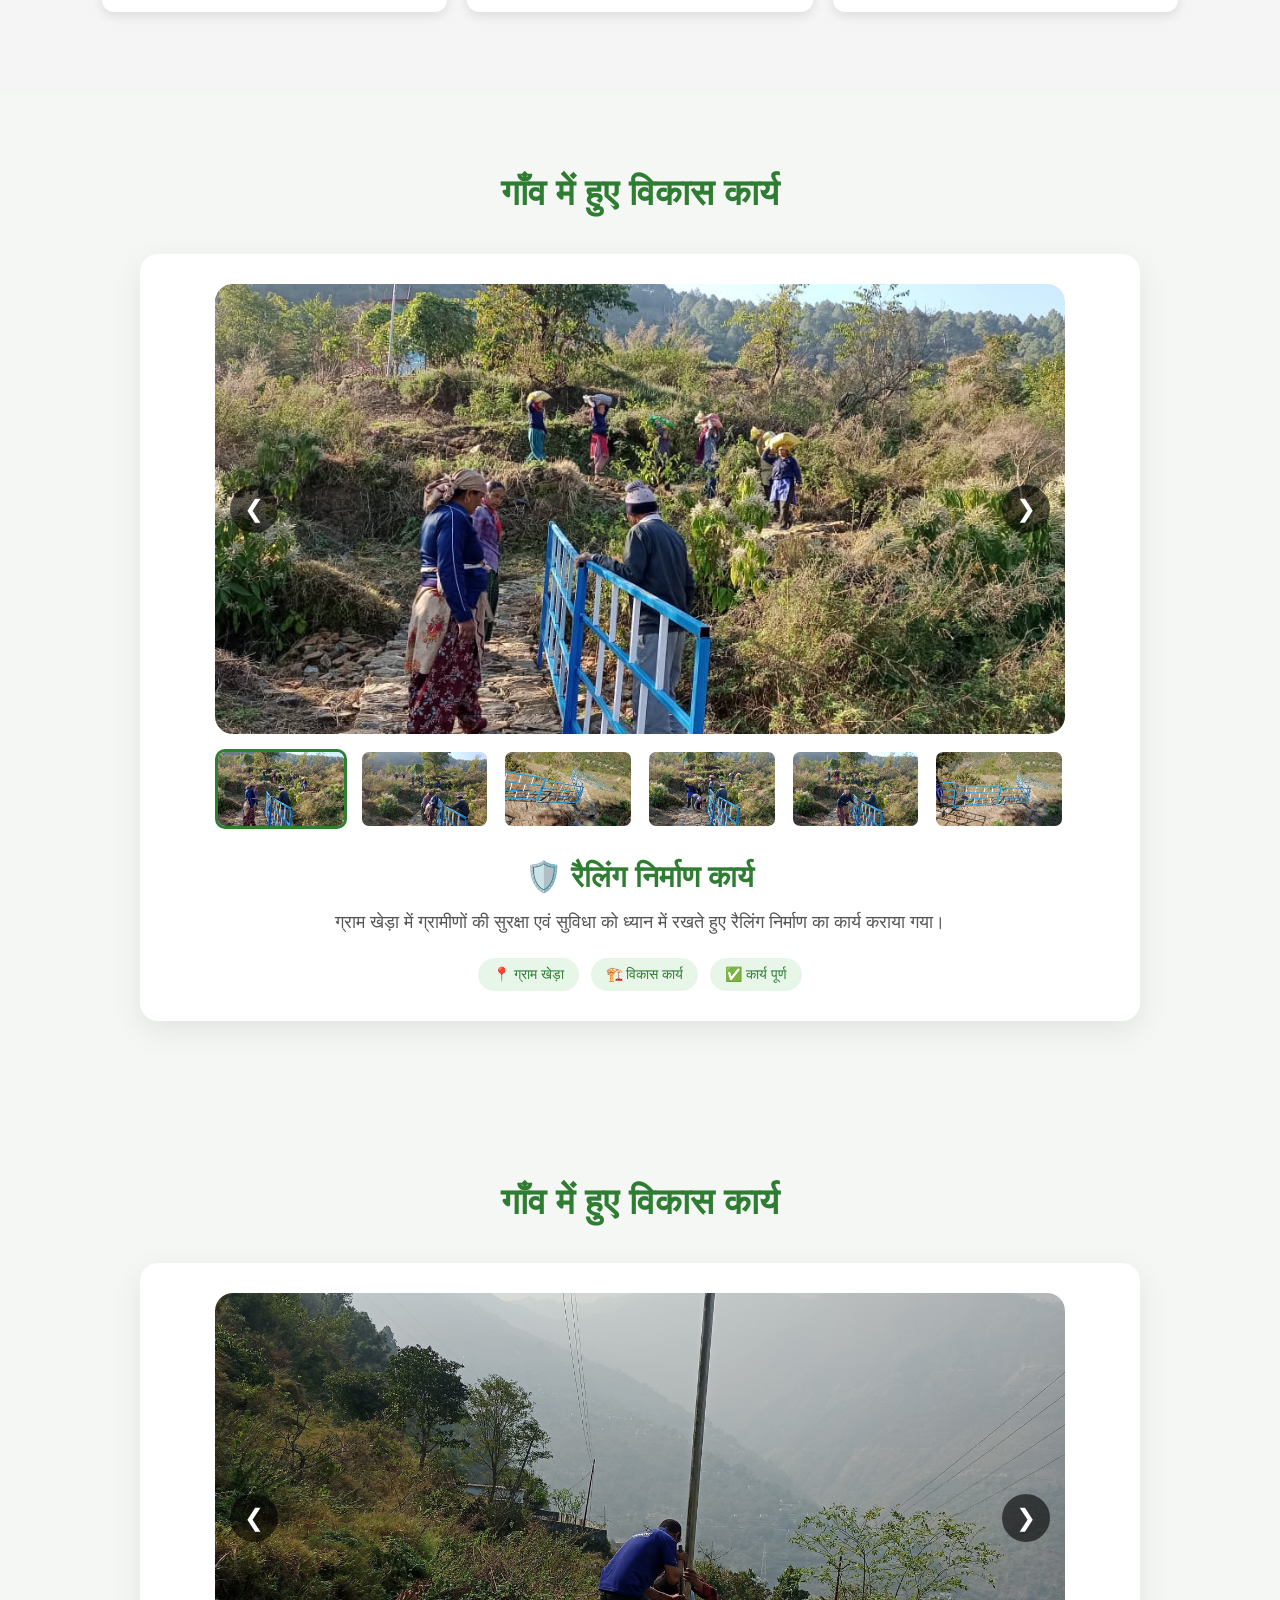
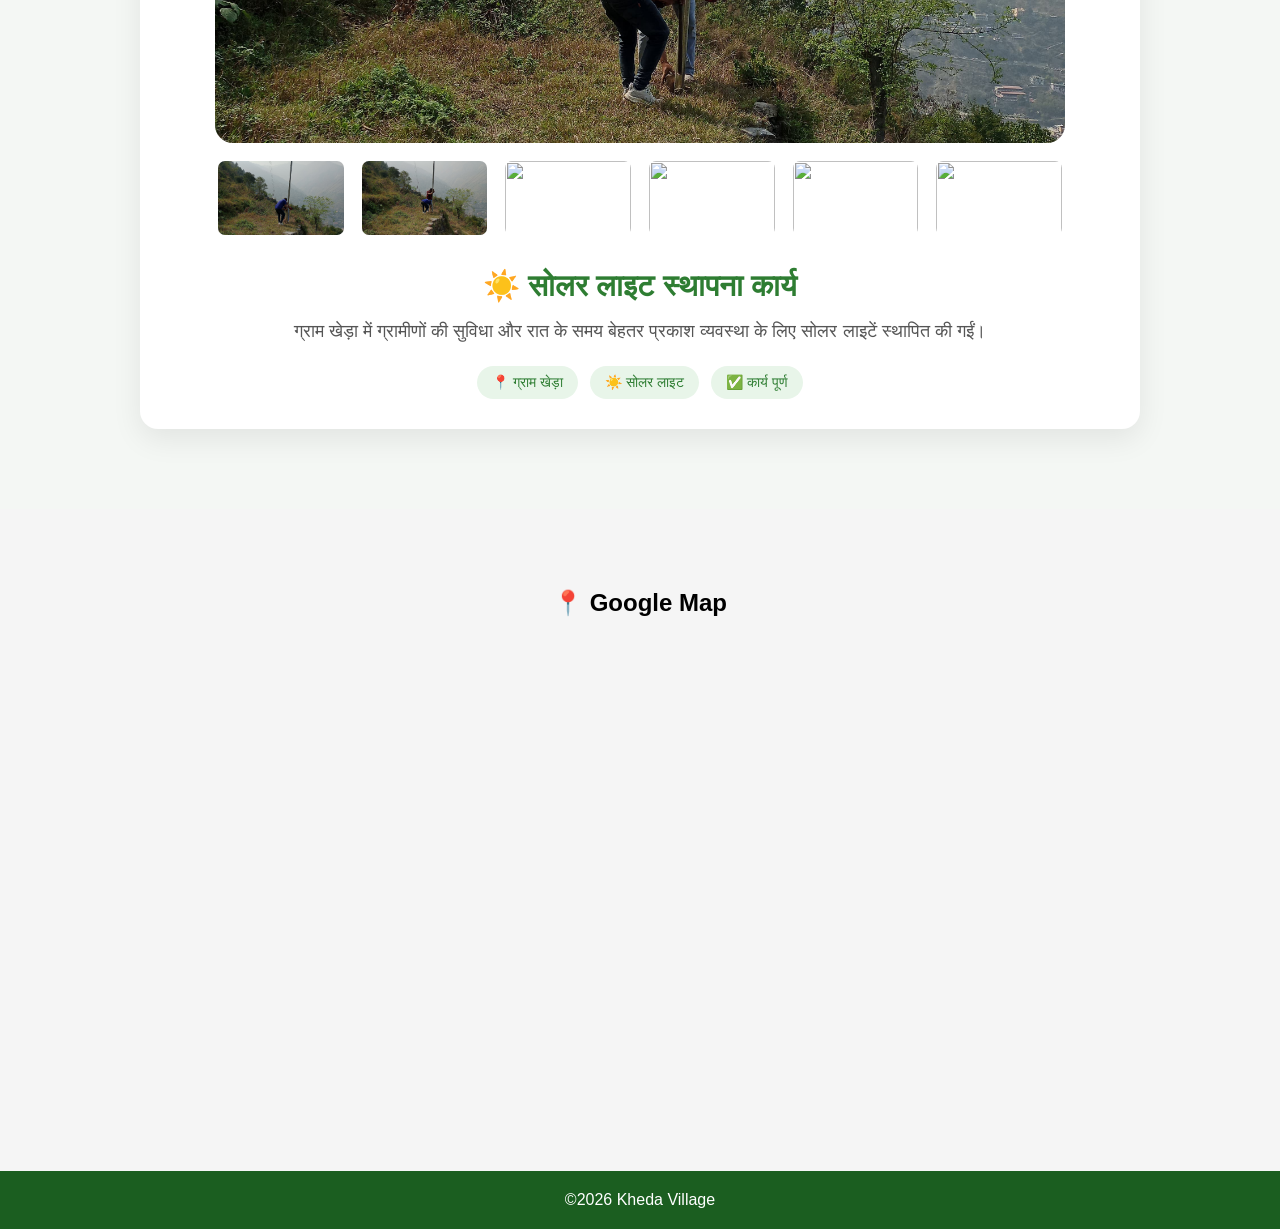
==== commit 2540c276: "Update index.html" ====
--- a/index.html
+++ b/index.html
@@ -10,6 +10,24 @@
 <section id="solar-work" class="works"><h2>गाँव में हुए विकास कार्य</h2><div class="work-card"><div class="work-gallery"><img id="solarMainImage"src="images/solar1.jpeg"alt="ग्राम खेड़ा सोलर लाइट कार्य"><button class="gallery-btn prev"onclick="changeSolarPhoto(-1)">❮</button><button class="gallery-btn next"onclick="changeSolarPhoto(1)">❯</button></div>
 <div class="gallery-thumbnails"><img src="images/solar1.jpeg" onclick="showSolarPhoto(0)"><img src="images/solar2.jpeg" onclick="showSolarPhoto(1)"><img src="images/solar3.jpeg" onclick="showSolarPhoto(2)"><img src="images/solar4.jpeg" onclick="showSolarPhoto(3)"><img src="images/solar5.jpeg" onclick="showSolarPhoto(4)"><img src="images/solar6.jpeg" onclick="showSolarPhoto(5)"></div>
 <div class="work-content"><h3>☀️ सोलर लाइट स्थापना कार्य</h3><p>ग्राम खेड़ा में ग्रामीणों की सुविधा और रात के समय बेहतर प्रकाश व्यवस्था के लिए सोलर लाइटें स्थापित की गईं।</p><div class="work-details"><span>📍 ग्राम खेड़ा</span><span>☀️ सोलर लाइट</span><span>✅ कार्य पूर्ण</span></div></div></div></section>
-<section id='map'><h2>Google Map</h2><iframe src='<iframe src="https://www.google.com/maps/embed?pb=!1m14!1m8!1m3!1d2053.1676533216837!2d78.6070745!3d30.1399806!3m2!1i1024!2i768!4f13.1!3m3!1m2!1s0x3909090d5b91180d%3A0x5d7916d17f992317!2sDevprayag%2C%20Uttarakhand!5e1!3m2!1sen!2sin!4v1786106324990!5m2!1sen!2sin" width="600" height="450" style="border:0;" allowfullscreen="" loading="lazy" referrerpolicy="strict-origin-when-cross-origin"></iframe>'></iframe></section>
+<section id="map" class="map-section">
+
+    <h2>📍 Google Map</h2>
+
+    <div class="map-container">
+
+        <iframe
+            src="https://www.google.com/maps/embed?pb=!1m14!1m8!1m3!1d2053.1676533216837!2d78.6070745!3d30.1399806!3m2!1i1024!2i768!4f13.1!3m3!1m2!1s0x3909090d5b91180d%3A0x5d7916d17f992317!2sDevprayag%2C%20Uttarakhand!5e1!3m2!1sen!2sin!4v1786106324990!5m2!1sen!2sin"
+            width="100%"
+            height="450"
+            style="border:0;"
+            allowfullscreen=""
+            loading="lazy"
+            referrerpolicy="no-referrer-when-downgrade">
+        </iframe>
+
+    </div>
+
+</section>
 <footer>©2026 Kheda Village</footer></body></html>
 <script src="script.js"></script>
--- a/style.css
+++ b/style.css
@@ -1,4 +1,6 @@
-*{margin:0;padding:0;box-sizing:border-box}body{font-family:Arial;background:#f5f5f5}nav{position:fixed;top:0;width:100%;display:flex;justify-content:space-between;align-items:center;padding:15px 8%;background:#1b5e20;color:#fff}nav ul{display:flex;gap:20px;list-style:none}nav a{color:#fff;text-decoration:none}header{height:100vh;background:linear-gradient(rgba(0,0,0,.45),rgba(0,0,0,.45)),url('images/village.jpg') center/cover no-repeat;display:flex;justify-content:center;align-items:center;color:#fff;text-align:center}.hero h1{font-size:60px}.btn{display:inline-block;background:#2e7d32;color:#fff;padding:12px 30px;border-radius:30px;text-decoration:none;margin-top:20px}section{padding:80px 8%}h2{text-align:center;margin-bottom:20px}.stats{display:grid;grid-template-columns:repeat(auto-fit,minmax(220px,1fr));gap:20px}.stats div,.card{background:#fff;padding:30px;text-align:center;border-radius:12px;box-shadow:0 4px 12px rgba(0,0,0,.1)}.cards{display:grid;grid-template-columns:repeat(auto-fit,minmax(220px,1fr));gap:20px}iframe{width:100%;height:450px;border:0}footer{background:#1b5e20;color:#fff;text-align:center;padding:20px}
+*{margin:0;padding:0;box-sizing:border-box}body{font-family:Arial;background:#f5f5f5}nav{position:fixed;top:0;width:100%;display:flex;justify-content:space-between;align-items:center;padding:15px 8%;background:#1b5e20;color:#fff}nav ul{display:flex;gap:20px;list-style:none}nav a{color:#fff;text-decoration:none}
+header{height:100vh;background:linear-gradient(rgba(0,0,0,0.45),rgba(0,0,0,0.45)),url("images/village1.jpeg");background-size:cover;background-position:center;background-repeat:no-repeat;color:white;transition:background-image 1s ease-in-out;}
+center/cover no-repeat;display:flex;justify-content:center;align-items:center;color:#fff;text-align:center}.hero h1{font-size:60px}.btn{display:inline-block;background:#2e7d32;color:#fff;padding:12px 30px;border-radius:30px;text-decoration:none;margin-top:20px}section{padding:80px 8%}h2{text-align:center;margin-bottom:20px}.stats{display:grid;grid-template-columns:repeat(auto-fit,minmax(220px,1fr));gap:20px}.stats div,.card{background:#fff;padding:30px;text-align:center;border-radius:12px;box-shadow:0 4px 12px rgba(0,0,0,.1)}.cards{display:grid;grid-template-columns:repeat(auto-fit,minmax(220px,1fr));gap:20px}iframe{width:100%;height:450px;border:0}footer{background:#1b5e20;color:#fff;text-align:center;padding:20px}
 .works {padding: 80px 8%;background: #f4f7f4;}.works h2 {text-align: center;font-size: 36px;color: #2E7D32;margin-bottom: 40px;}.work-card {max-width: 900px;margin: auto;background: #ffffff;padding: 35px;border-radius: 18px;box-shadow: 0 10px 30px rgba(0,0,0,0.08);display: flex;align-items: center;gap: 30px;}.work-icon {width: 90px;height: 90px;background: #e8f5e9;border-radius: 50%;display: flex;align-items: center;justify-content: center;font-size: 42px;flex-shrink: 0;}.work-content {flex: 1;}.work-content h3 {font-size: 28px;color: #2E7D32;margin-bottom: 12px;}.work-content p {font-size: 18px;color: #555;margin-bottom: 20px;}.work-details {display: flex;flex-wrap: wrap;gap: 15px;}.work-details span {background: #f1f8f2;padding: 8px 15px;border-radius: 20px;font-size: 14px;color: #2E7D32;}@media (max-width: 600px) {.work-card {flex-direction: column;text-align: center;padding: 25px;}.work-content h3 {font-size: 24px;}.work-details {justify-content: center;}}
 .work-gallery {position: relative;width: 100%;max-width: 850px;height: 450px;margin: auto;overflow: hidden;border-radius: 18px;}
 .work-gallery > img {width: 100%;height: 100%;object-fit: cover;display: block;}
@@ -28,3 +30,35 @@
 .work-content p {font-size: 18px !important;line-height: 1.7 !important;}
 .work-details {display: flex !important;justify-content: center !important;align-items: center !important;flex-wrap: wrap !important;gap: 12px !important;}
 @media (max-width: 600px) {.work-card {padding: 15px !important;}.work-gallery {height: 300px !important;}.gallery-thumbnails {grid-template-columns: repeat(3, 1fr) !important;}.gallery-thumbnails img {height: 70px !important;}}
+.hero {
+    height: 100vh !important;
+    width: 100% !important;
+
+    display: flex !important;
+    flex-direction: column !important;
+
+    justify-content: center !important;
+    align-items: center !important;
+
+    text-align: center !important;
+
+    padding: 20px !important;
+    margin: 0 !important;
+}
+
+.hero h1 {
+    width: 100% !important;
+    text-align: center !important;
+    margin: 0 0 15px 0 !important;
+}
+
+.hero p {
+    width: 100% !important;
+    text-align: center !important;
+    margin: 0 0 30px 0 !important;
+}
+
+.hero .btn {
+    display: inline-block !important;
+    margin: 0 auto !important;
+}
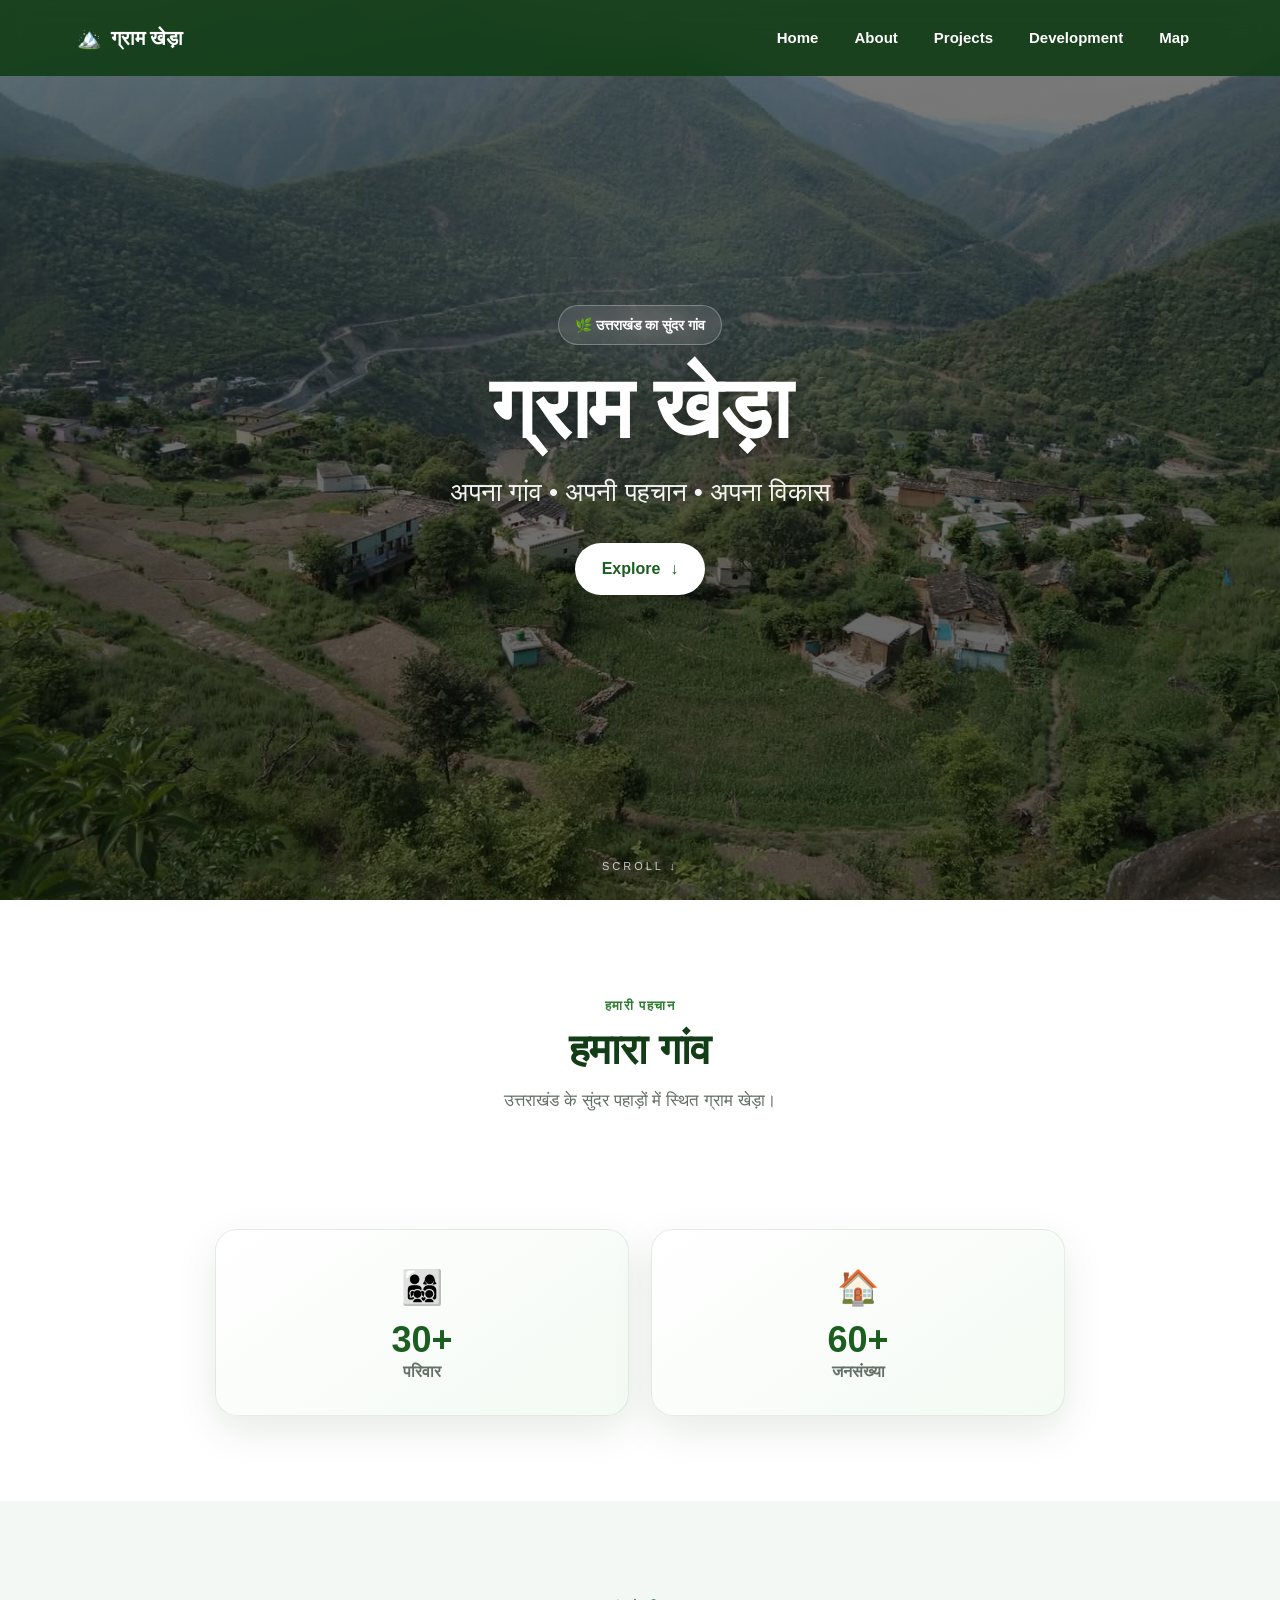
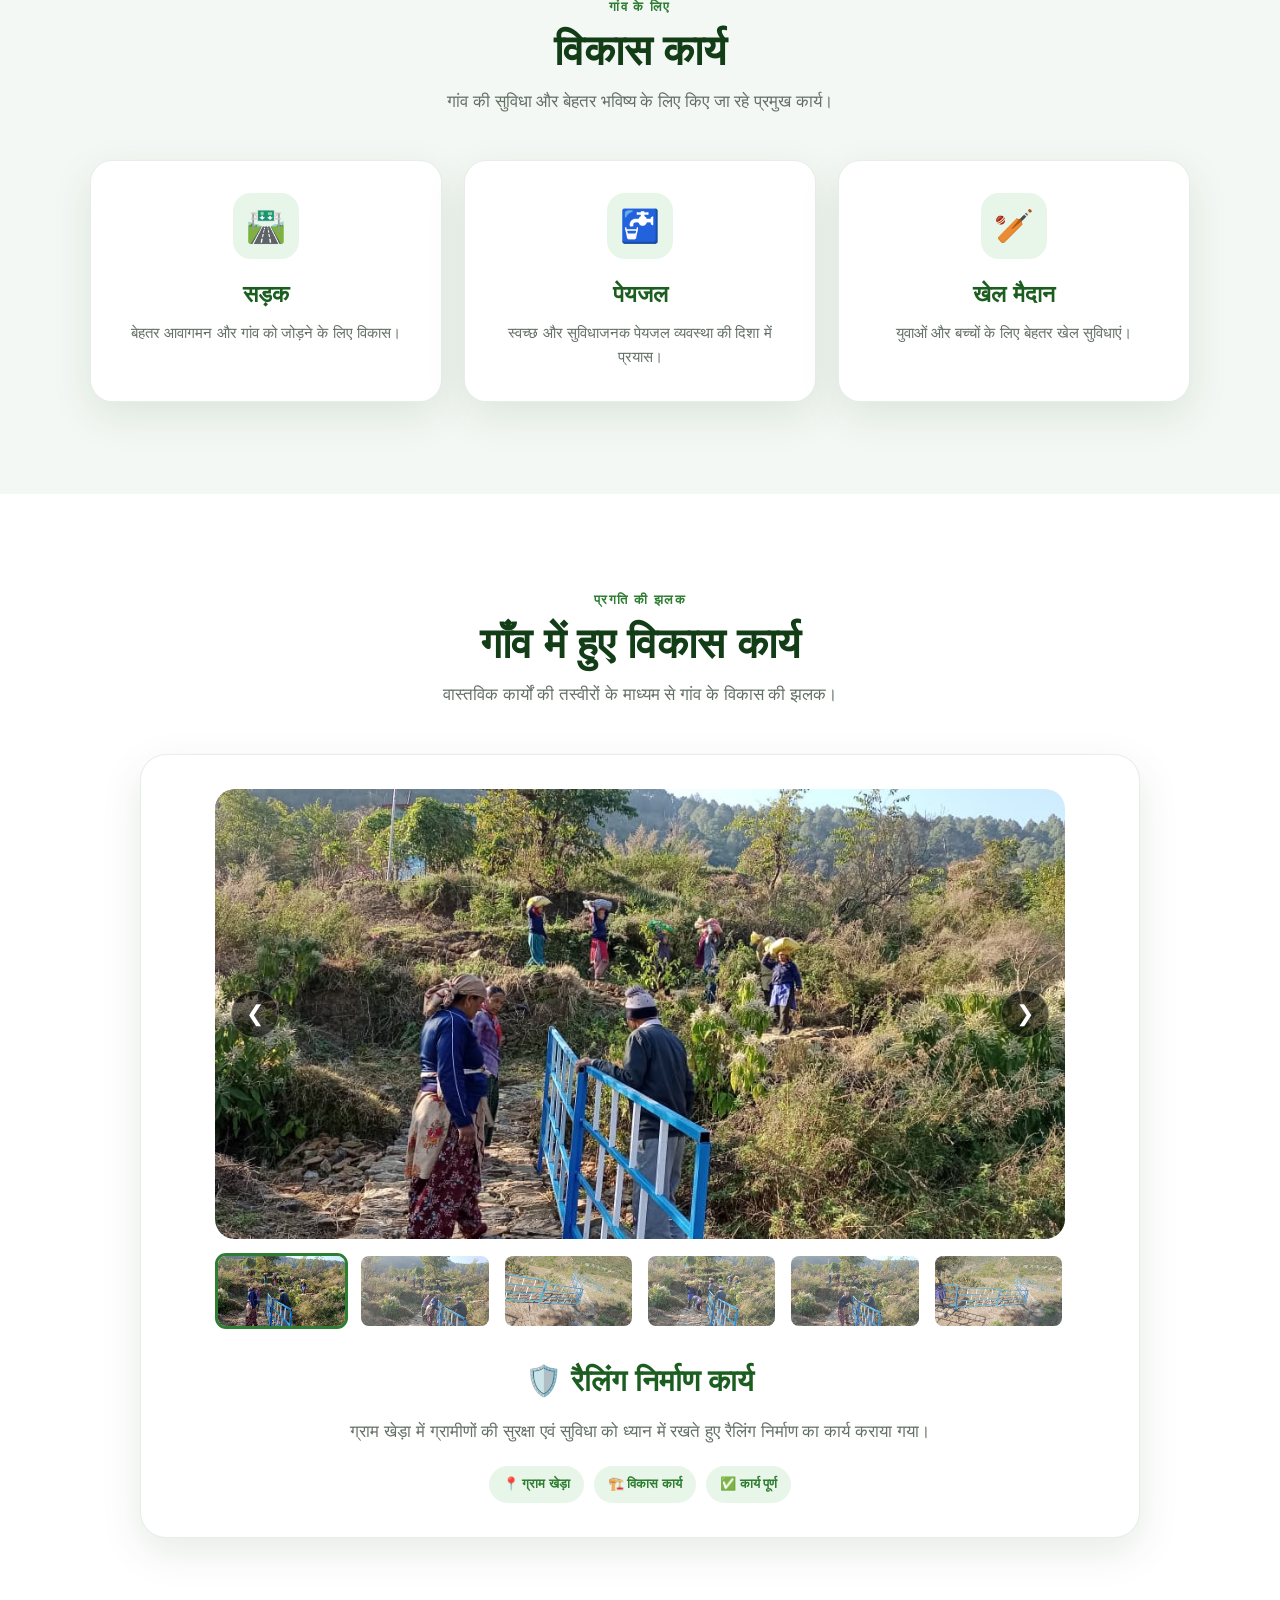
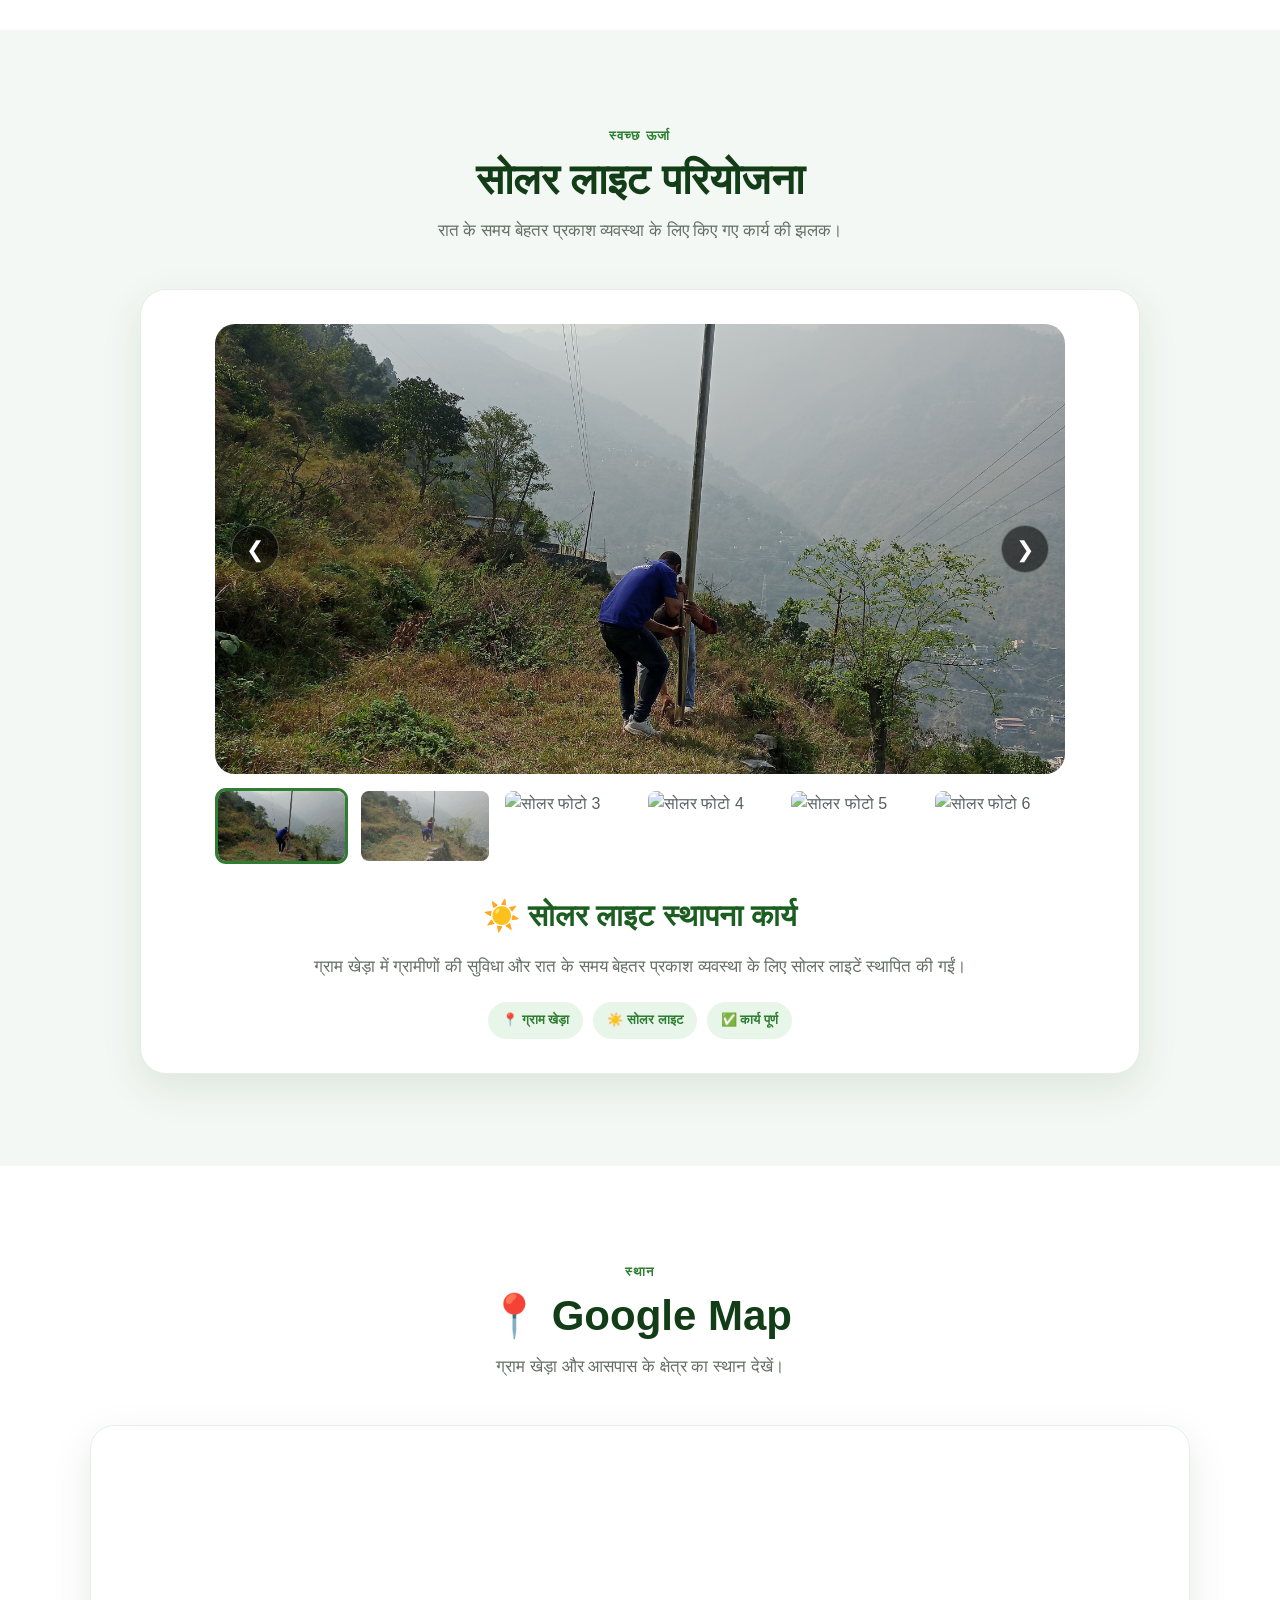
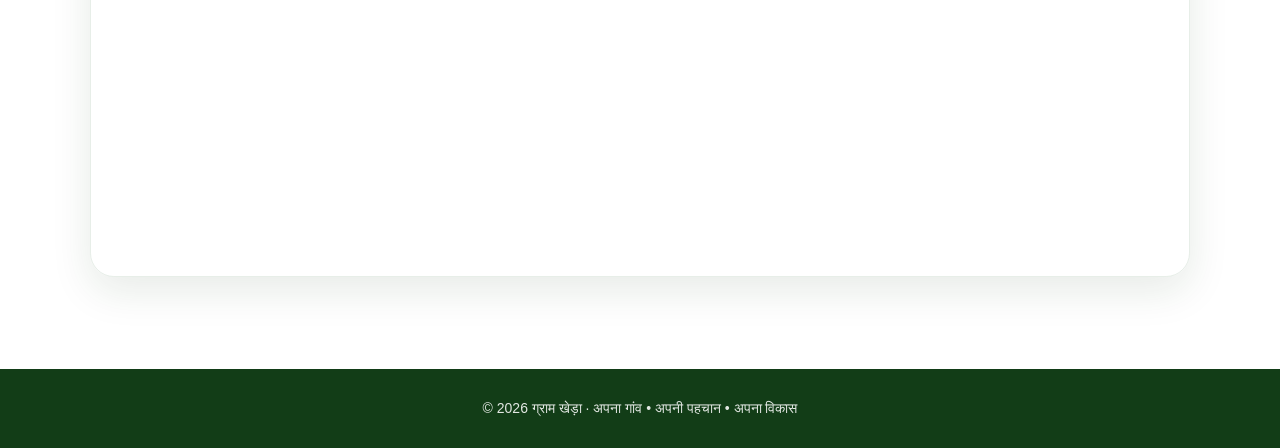
==== commit f39c2f5d: "Add files via upload" ====
--- a/index.html
+++ b/index.html
@@ -1,33 +1,194 @@
-<!doctype html><html lang='hi'><head><meta charset='utf-8'><meta name='viewport' content='width=device-width,initial-scale=1'><link rel='stylesheet' href='style.css'><title>ग्राम खेड़ा</title></head><body>
-<nav><div class='logo'>🏔️ ग्राम खेड़ा</div><ul><li><a href='#'>Home</a></li><li><a href='#about'>About</a></li><li><a href='#projects'>Projects</a></li><li><a href='#map'>Map</a></li></ul></nav>
-<header><div class='hero'><h1>ग्राम खेड़ा</h1><p>अपना गांव • अपनी पहचान • अपना विकास</p><a class='btn' href='#about'>Explore</a></div></header>
-<section id='about'><h2>हमारा गांव</h2><p>उत्तराखंड के सुंदर पहाड़ों में स्थित ग्राम खेड़ा।</p></section>
-<section class='stats'><div>👨‍👩‍👧‍👦<h3>30+</h3><p>परिवार</p></div><div>🏠<h3>60+</h3><p>जनसंख्या</p></div></section>
-<section id='projects'><h2>विकास कार्य</h2><div class='cards'><div class='card'>🛣️ सड़क</div><div class='card'>🚰 पेयजल</div><div class='card'>🏏 खेल मैदान</div></div></section>
-<section id="works" class="works"><h2>गाँव में हुए विकास कार्य</h2><div class="work-card"><div class="work-gallery"><img id="railingMainImage"src="images/railing1.jpeg"alt="ग्राम खेड़ा रैलिंग निर्माण कार्य"><button class="gallery-btn prev"onclick="changeRailingPhoto(-1)">❮</button><button class="gallery-btn next"onclick="changeRailingPhoto(1)">❯</button></div>
-<div class="gallery-thumbnails"><img src="images/railing1.jpeg"onclick="showRailingPhoto(0)" alt="Railing Photo 1"><img src="images/railing2.jpeg"onclick="showRailingPhoto(1)" alt="Railing Photo 2"><img src="images/railing3.jpeg"onclick="showRailingPhoto(2)" alt="Railing Photo 3"><img src="images/railing4.jpeg"onclick="showRailingPhoto(3)" alt="Railing Photo 4"><img src="images/railing5.jpeg"onclick="showRailingPhoto(4)" alt="Railing Photo 5"><img src="images/railing6.jpeg"onclick="showRailingPhoto(5)" alt="Railing Photo 6"></div>
-<div class="work-content"><h3>🛡️ रैलिंग निर्माण कार्य</h3><p>ग्राम खेड़ा में ग्रामीणों की सुरक्षा एवं सुविधा को ध्यान में रखते हुए रैलिंग निर्माण का कार्य कराया गया।</p><div class="work-details"><span>📍 ग्राम खेड़ा</span><span>🏗️ विकास कार्य</span><span>✅ कार्य पूर्ण</span></div></div></div></section>
-<section id="solar-work" class="works"><h2>गाँव में हुए विकास कार्य</h2><div class="work-card"><div class="work-gallery"><img id="solarMainImage"src="images/solar1.jpeg"alt="ग्राम खेड़ा सोलर लाइट कार्य"><button class="gallery-btn prev"onclick="changeSolarPhoto(-1)">❮</button><button class="gallery-btn next"onclick="changeSolarPhoto(1)">❯</button></div>
-<div class="gallery-thumbnails"><img src="images/solar1.jpeg" onclick="showSolarPhoto(0)"><img src="images/solar2.jpeg" onclick="showSolarPhoto(1)"><img src="images/solar3.jpeg" onclick="showSolarPhoto(2)"><img src="images/solar4.jpeg" onclick="showSolarPhoto(3)"><img src="images/solar5.jpeg" onclick="showSolarPhoto(4)"><img src="images/solar6.jpeg" onclick="showSolarPhoto(5)"></div>
-<div class="work-content"><h3>☀️ सोलर लाइट स्थापना कार्य</h3><p>ग्राम खेड़ा में ग्रामीणों की सुविधा और रात के समय बेहतर प्रकाश व्यवस्था के लिए सोलर लाइटें स्थापित की गईं।</p><div class="work-details"><span>📍 ग्राम खेड़ा</span><span>☀️ सोलर लाइट</span><span>✅ कार्य पूर्ण</span></div></div></div></section>
-<section id="map" class="map-section">
+<!doctype html>
+<html lang="hi">
+<head>
+    <meta charset="utf-8">
+    <meta name="viewport" content="width=device-width, initial-scale=1">
+    <meta name="description" content="ग्राम खेड़ा — गांव की पहचान, विकास कार्य और स्थान की जानकारी।">
+    <title>ग्राम खेड़ा | अपना गांव • अपनी पहचान • अपना विकास</title>
+    <link rel="stylesheet" href="style.css">
+</head>
+<body>
 
-    <h2>📍 Google Map</h2>
+<nav class="navbar" id="navbar">
+    <a class="logo" href="#top" aria-label="ग्राम खेड़ा होम">🏔️ <span>ग्राम खेड़ा</span></a>
 
-    <div class="map-container">
+    <button class="nav-toggle" id="navToggle" type="button"
+            aria-label="मेनू खोलें" aria-expanded="false" aria-controls="navMenu">
+        <span></span><span></span><span></span>
+    </button>
 
-        <iframe
-            src="https://www.google.com/maps/embed?pb=!1m14!1m8!1m3!1d2053.1676533216837!2d78.6070745!3d30.1399806!3m2!1i1024!2i768!4f13.1!3m3!1m2!1s0x3909090d5b91180d%3A0x5d7916d17f992317!2sDevprayag%2C%20Uttarakhand!5e1!3m2!1sen!2sin!4v1786106324990!5m2!1sen!2sin"
-            width="100%"
-            height="450"
-            style="border:0;"
-            allowfullscreen=""
-            loading="lazy"
-            referrerpolicy="no-referrer-when-downgrade">
-        </iframe>
+    <ul class="nav-menu" id="navMenu">
+        <li><a href="#top">Home</a></li>
+        <li><a href="#about">About</a></li>
+        <li><a href="#projects">Projects</a></li>
+        <li><a href="#works">Development</a></li>
+        <li><a href="#map">Map</a></li>
+    </ul>
+</nav>
 
-    </div>
+<main id="top">
+    <header class="hero-section">
+        <div class="hero-overlay"></div>
+        <div class="hero">
+            <span class="hero-badge">🌿 उत्तराखंड का सुंदर गांव</span>
+            <h1>ग्राम खेड़ा</h1>
+            <p>अपना गांव • अपनी पहचान • अपना विकास</p>
+            <a class="btn btn-primary" href="#about">Explore <span>↓</span></a>
+        </div>
+        <div class="hero-scroll">SCROLL <span>↓</span></div>
+    </header>
 
-</section>
-<footer>©2026 Kheda Village</footer></body></html>
+    <section id="about" class="section about-section">
+        <div class="section-heading">
+            <span class="section-kicker">हमारी पहचान</span>
+            <h2>हमारा गांव</h2>
+            <p>उत्तराखंड के सुंदर पहाड़ों में स्थित ग्राम खेड़ा।</p>
+        </div>
+    </section>
+
+    <section class="stats-section">
+        <div class="stats">
+            <div class="stat-card">
+                <span class="stat-icon">👨‍👩‍👧‍👦</span>
+                <strong>30+</strong>
+                <span>परिवार</span>
+            </div>
+            <div class="stat-card">
+                <span class="stat-icon">🏠</span>
+                <strong>60+</strong>
+                <span>जनसंख्या</span>
+            </div>
+        </div>
+    </section>
+
+    <section id="projects" class="section projects-section">
+        <div class="section-heading">
+            <span class="section-kicker">गांव के लिए</span>
+            <h2>विकास कार्य</h2>
+            <p>गांव की सुविधा और बेहतर भविष्य के लिए किए जा रहे प्रमुख कार्य।</p>
+        </div>
+
+        <div class="cards">
+            <div class="card project-card">
+                <span class="card-icon">🛣️</span>
+                <h3>सड़क</h3>
+                <p>बेहतर आवागमन और गांव को जोड़ने के लिए विकास।</p>
+            </div>
+            <div class="card project-card">
+                <span class="card-icon">🚰</span>
+                <h3>पेयजल</h3>
+                <p>स्वच्छ और सुविधाजनक पेयजल व्यवस्था की दिशा में प्रयास।</p>
+            </div>
+            <div class="card project-card">
+                <span class="card-icon">🏏</span>
+                <h3>खेल मैदान</h3>
+                <p>युवाओं और बच्चों के लिए बेहतर खेल सुविधाएं।</p>
+            </div>
+        </div>
+    </section>
+
+    <section id="works" class="section works">
+        <div class="section-heading">
+            <span class="section-kicker">प्रगति की झलक</span>
+            <h2>गाँव में हुए विकास कार्य</h2>
+            <p>वास्तविक कार्यों की तस्वीरों के माध्यम से गांव के विकास की झलक।</p>
+        </div>
+
+        <article class="work-card">
+            <div class="work-gallery" data-gallery="railing">
+                <img id="railingMainImage" src="images/railing1.jpeg"
+                     alt="ग्राम खेड़ा रैलिंग निर्माण कार्य" loading="eager">
+                <button class="gallery-btn prev" type="button"
+                        onclick="changeRailingPhoto(-1)" aria-label="पिछली रैलिंग फोटो">❮</button>
+                <button class="gallery-btn next" type="button"
+                        onclick="changeRailingPhoto(1)" aria-label="अगली रैलिंग फोटो">❯</button>
+            </div>
+
+            <div class="gallery-thumbnails" data-gallery="railing">
+                <img src="images/railing1.jpeg" onclick="showRailingPhoto(0)" alt="रैलिंग फोटो 1" loading="lazy">
+                <img src="images/railing2.jpeg" onclick="showRailingPhoto(1)" alt="रैलिंग फोटो 2" loading="lazy">
+                <img src="images/railing3.jpeg" onclick="showRailingPhoto(2)" alt="रैलिंग फोटो 3" loading="lazy">
+                <img src="images/railing4.jpeg" onclick="showRailingPhoto(3)" alt="रैलिंग फोटो 4" loading="lazy">
+                <img src="images/railing5.jpeg" onclick="showRailingPhoto(4)" alt="रैलिंग फोटो 5" loading="lazy">
+                <img src="images/railing6.jpeg" onclick="showRailingPhoto(5)" alt="रैलिंग फोटो 6" loading="lazy">
+            </div>
+
+            <div class="work-content">
+                <h3>🛡️ रैलिंग निर्माण कार्य</h3>
+                <p>ग्राम खेड़ा में ग्रामीणों की सुरक्षा एवं सुविधा को ध्यान में रखते हुए रैलिंग निर्माण का कार्य कराया गया।</p>
+                <div class="work-details">
+                    <span>📍 ग्राम खेड़ा</span>
+                    <span>🏗️ विकास कार्य</span>
+                    <span>✅ कार्य पूर्ण</span>
+                </div>
+            </div>
+        </article>
+    </section>
+
+    <section id="solar-work" class="section works works-alt">
+        <div class="section-heading">
+            <span class="section-kicker">स्वच्छ ऊर्जा</span>
+            <h2>सोलर लाइट परियोजना</h2>
+            <p>रात के समय बेहतर प्रकाश व्यवस्था के लिए किए गए कार्य की झलक।</p>
+        </div>
+
+        <article class="work-card">
+            <div class="work-gallery" data-gallery="solar">
+                <img id="solarMainImage" src="images/solar1.jpeg"
+                     alt="ग्राम खेड़ा सोलर लाइट कार्य" loading="lazy">
+                <button class="gallery-btn prev" type="button"
+                        onclick="changeSolarPhoto(-1)" aria-label="पिछली सोलर फोटो">❮</button>
+                <button class="gallery-btn next" type="button"
+                        onclick="changeSolarPhoto(1)" aria-label="अगली सोलर फोटो">❯</button>
+            </div>
+
+            <div class="gallery-thumbnails" data-gallery="solar">
+                <img src="images/solar1.jpeg" onclick="showSolarPhoto(0)" alt="सोलर फोटो 1" loading="lazy">
+                <img src="images/solar2.jpeg" onclick="showSolarPhoto(1)" alt="सोलर फोटो 2" loading="lazy">
+                <img src="images/solar3.jpeg" onclick="showSolarPhoto(2)" alt="सोलर फोटो 3" loading="lazy">
+                <img src="images/solar4.jpeg" onclick="showSolarPhoto(3)" alt="सोलर फोटो 4" loading="lazy">
+                <img src="images/solar5.jpeg" onclick="showSolarPhoto(4)" alt="सोलर फोटो 5" loading="lazy">
+                <img src="images/solar6.jpeg" onclick="showSolarPhoto(5)" alt="सोलर फोटो 6" loading="lazy">
+            </div>
+
+            <div class="work-content">
+                <h3>☀️ सोलर लाइट स्थापना कार्य</h3>
+                <p>ग्राम खेड़ा में ग्रामीणों की सुविधा और रात के समय बेहतर प्रकाश व्यवस्था के लिए सोलर लाइटें स्थापित की गईं।</p>
+                <div class="work-details">
+                    <span>📍 ग्राम खेड़ा</span>
+                    <span>☀️ सोलर लाइट</span>
+                    <span>✅ कार्य पूर्ण</span>
+                </div>
+            </div>
+        </article>
+    </section>
+
+    <section id="map" class="map-section">
+        <div class="section-heading">
+            <span class="section-kicker">स्थान</span>
+            <h2>📍 Google Map</h2>
+            <p>ग्राम खेड़ा और आसपास के क्षेत्र का स्थान देखें।</p>
+        </div>
+
+        <div class="map-container">
+            <iframe
+                src="https://www.google.com/maps/embed?pb=!1m14!1m8!1m3!1d2053.1676533216837!2d78.6070745!3d30.1399806!3m2!1i1024!2i768!4f13.1!3m3!1m2!1s0x3909090d5b91180d%3A0x5d7916d17f992317!2sDevprayag%2C%20Uttarakhand!5e1!3m2!1sen!2sin!4v1786106324990!5m2!1sen!2sin"
+                title="Devprayag, Uttarakhand Google Map"
+                width="100%"
+                height="450"
+                style="border:0;"
+                allowfullscreen=""
+                loading="lazy"
+                referrerpolicy="no-referrer-when-downgrade">
+            </iframe>
+        </div>
+    </section>
+</main>
+
+<footer>
+    <p>© 2026 ग्राम खेड़ा · अपना गांव • अपनी पहचान • अपना विकास</p>
+</footer>
+
 <script src="script.js"></script>
+</body>
+</html>
--- a/style.css
+++ b/style.css
@@ -1,64 +1,723 @@
-*{margin:0;padding:0;box-sizing:border-box}body{font-family:Arial;background:#f5f5f5}nav{position:fixed;top:0;width:100%;display:flex;justify-content:space-between;align-items:center;padding:15px 8%;background:#1b5e20;color:#fff}nav ul{display:flex;gap:20px;list-style:none}nav a{color:#fff;text-decoration:none}
-header{height:100vh;background:linear-gradient(rgba(0,0,0,0.45),rgba(0,0,0,0.45)),url("images/village1.jpeg");background-size:cover;background-position:center;background-repeat:no-repeat;color:white;transition:background-image 1s ease-in-out;}
-center/cover no-repeat;display:flex;justify-content:center;align-items:center;color:#fff;text-align:center}.hero h1{font-size:60px}.btn{display:inline-block;background:#2e7d32;color:#fff;padding:12px 30px;border-radius:30px;text-decoration:none;margin-top:20px}section{padding:80px 8%}h2{text-align:center;margin-bottom:20px}.stats{display:grid;grid-template-columns:repeat(auto-fit,minmax(220px,1fr));gap:20px}.stats div,.card{background:#fff;padding:30px;text-align:center;border-radius:12px;box-shadow:0 4px 12px rgba(0,0,0,.1)}.cards{display:grid;grid-template-columns:repeat(auto-fit,minmax(220px,1fr));gap:20px}iframe{width:100%;height:450px;border:0}footer{background:#1b5e20;color:#fff;text-align:center;padding:20px}
-.works {padding: 80px 8%;background: #f4f7f4;}.works h2 {text-align: center;font-size: 36px;color: #2E7D32;margin-bottom: 40px;}.work-card {max-width: 900px;margin: auto;background: #ffffff;padding: 35px;border-radius: 18px;box-shadow: 0 10px 30px rgba(0,0,0,0.08);display: flex;align-items: center;gap: 30px;}.work-icon {width: 90px;height: 90px;background: #e8f5e9;border-radius: 50%;display: flex;align-items: center;justify-content: center;font-size: 42px;flex-shrink: 0;}.work-content {flex: 1;}.work-content h3 {font-size: 28px;color: #2E7D32;margin-bottom: 12px;}.work-content p {font-size: 18px;color: #555;margin-bottom: 20px;}.work-details {display: flex;flex-wrap: wrap;gap: 15px;}.work-details span {background: #f1f8f2;padding: 8px 15px;border-radius: 20px;font-size: 14px;color: #2E7D32;}@media (max-width: 600px) {.work-card {flex-direction: column;text-align: center;padding: 25px;}.work-content h3 {font-size: 24px;}.work-details {justify-content: center;}}
-.work-gallery {position: relative;width: 100%;max-width: 850px;height: 450px;margin: auto;overflow: hidden;border-radius: 18px;}
-.work-gallery > img {width: 100%;height: 100%;object-fit: cover;display: block;}
-.gallery-btn {position: absolute;top: 50%;transform: translateY(-50%);width: 48px;height: 48px;border: none;border-radius: 50%;background: rgba(0,0,0,0.6);color: white;font-size: 24px;cursor: pointer;z-index: 2;}
-.gallery-btn:hover {background: rgba(46,125,50,0.9);}
-.gallery-btn.prev {left: 15px;}
-.gallery-btn.next {right: 15px;}
-.gallery-thumbnails {display: grid;grid-template-columns: repeat(6, 1fr);gap: 10px;max-width: 850px;margin: 15px auto 25px;}
-.gallery-thumbnails img {width: 100%;height: 80px;object-fit: cover;border-radius: 10px;cursor: pointer;border: 3px solid transparent;transition: 0.3s;}
-.gallery-thumbnails img:hover {transform: scale(1.04);}
-.gallery-thumbnails img.active {border-color: #2E7D32;}
-.work-content {text-align: center;max-width: 850px;margin: auto;}
-.work-content h3 {font-size: 28px;color: #2E7D32;margin-bottom: 12px;}
-.work-content p {font-size: 18px;color: #555;margin-bottom: 20px;}
-.work-details {display: flex;justify-content: center;flex-wrap: wrap;gap: 12px;}
-.work-details span {background: #e8f5e9;color: #2E7D32;padding: 8px 15px;order-radius: 20px;}@media (max-width: 600px)
-{.work-gallery {height: 280px;}.gallery-thumbnails {grid-template-columns: repeat(3, 1fr);}.gallery-thumbnails img {height: 70px;}.gallery-btn {width: 40px;height: 40px;font-size: 18px;}.work-content h3 {font-size: 24px;}}
-
-/* RAILING WORK ALIGNMENT FIX */
-.work-card {display: block !important;width: 100% !important;max-width: 1000px !important;margin: 0 auto !important;padding: 30px !important;box-sizing: border-box;}
-.work-gallery {position: relative !important;width: 100% !important;max-width: 850px !important;height: 450px !important;margin: 0 auto !important;overflow: hidden !important;border-radius: 18px !important;}
-.work-gallery > img {width: 100% !important;height: 100% !important;object-fit: cover !important;display: block !important;}
-.gallery-thumbnails {display: grid !important;grid-template-columns: repeat(6, 1fr) !important;gap: 12px !important;width: 100% !important;max-width: 850px !important;margin: 15px auto 30px !important;}
-.gallery-thumbnails img {width: 100% !important;height: 80px !important;object-fit: cover !important;border-radius: 10px !important;cursor: pointer !important;}
-.work-content {width: 100% !important;max-width: 850px !important;margin: 0 auto !important;text-align: center !important;}
-.work-content h3 {font-size: 30px !important;margin-bottom: 12px !important;}
-.work-content p {font-size: 18px !important;line-height: 1.7 !important;}
-.work-details {display: flex !important;justify-content: center !important;align-items: center !important;flex-wrap: wrap !important;gap: 12px !important;}
-@media (max-width: 600px) {.work-card {padding: 15px !important;}.work-gallery {height: 300px !important;}.gallery-thumbnails {grid-template-columns: repeat(3, 1fr) !important;}.gallery-thumbnails img {height: 70px !important;}}
+/* =========================================
+   ग्राम खेड़ा — Professional Website Styles
+   ========================================= */
+
+:root {
+    --green-900: #123d17;
+    --green-800: #1b5e20;
+    --green-700: #2e7d32;
+    --green-100: #e8f5e9;
+    --cream: #fbfcfa;
+    --surface: #ffffff;
+    --text: #263238;
+    --muted: #647067;
+    --border: rgba(27, 94, 32, 0.10);
+    --shadow: 0 14px 40px rgba(18, 61, 23, 0.10);
+    --shadow-hover: 0 20px 50px rgba(18, 61, 23, 0.16);
+    --radius: 22px;
+}
+
+* {
+    margin: 0;
+    padding: 0;
+    box-sizing: border-box;
+}
+
+html {
+    scroll-behavior: smooth;
+    scroll-padding-top: 82px;
+}
+
+body {
+    font-family: Arial, "Noto Sans Devanagari", sans-serif;
+    background: var(--cream);
+    color: var(--text);
+    line-height: 1.6;
+}
+
+body,
+button,
+a {
+    -webkit-tap-highlight-color: transparent;
+}
+
+a {
+    color: inherit;
+}
+
+img {
+    max-width: 100%;
+}
+
+button {
+    font: inherit;
+}
+
+/* NAVIGATION */
+.navbar {
+    position: fixed;
+    top: 0;
+    left: 0;
+    width: 100%;
+    min-height: 76px;
+    padding: 14px 6%;
+    display: flex;
+    justify-content: space-between;
+    align-items: center;
+    gap: 30px;
+    background: rgba(18, 61, 23, 0.92);
+    backdrop-filter: blur(12px);
+    -webkit-backdrop-filter: blur(12px);
+    color: #fff;
+    z-index: 1000;
+    transition: 0.3s ease;
+}
+
+.navbar.scrolled {
+    min-height: 66px;
+    background: rgba(18, 61, 23, 0.97);
+    box-shadow: 0 8px 25px rgba(0, 0, 0, 0.16);
+}
+
+.logo {
+    display: inline-flex;
+    align-items: center;
+    gap: 9px;
+    color: #fff;
+    text-decoration: none;
+    font-size: 20px;
+    font-weight: 800;
+    white-space: nowrap;
+}
+
+.nav-menu {
+    display: flex;
+    align-items: center;
+    gap: 8px;
+    list-style: none;
+}
+
+.nav-menu a {
+    display: block;
+    color: #fff;
+    text-decoration: none;
+    padding: 10px 14px;
+    border-radius: 999px;
+    font-size: 15px;
+    font-weight: 600;
+    transition: 0.25s ease;
+}
+
+.nav-menu a:hover,
+.nav-menu a:focus-visible {
+    background: rgba(255, 255, 255, 0.13);
+    color: #fff;
+}
+
+.nav-toggle {
+    display: none;
+    width: 44px;
+    height: 44px;
+    border: 1px solid rgba(255,255,255,0.2);
+    border-radius: 12px;
+    background: transparent;
+    cursor: pointer;
+    padding: 9px;
+}
+
+.nav-toggle span {
+    display: block;
+    height: 2px;
+    margin: 5px 0;
+    background: #fff;
+    border-radius: 3px;
+    transition: 0.25s ease;
+}
+
+/* HERO */
+.hero-section {
+    position: relative;
+    height: 100vh;
+    min-height: 620px;
+    display: flex;
+    justify-content: center;
+    align-items: center;
+    overflow: hidden;
+    background:
+        linear-gradient(rgba(0, 0, 0, 0.48), rgba(0, 0, 0, 0.48)),
+        url("images/village1.jpeg");
+    background-size: cover;
+    background-position: center;
+    background-repeat: no-repeat;
+    color: #fff;
+    transition: background-image 1s ease-in-out;
+}
+
+.hero-overlay {
+    position: absolute;
+    inset: 0;
+    background:
+        radial-gradient(circle at 50% 35%, rgba(255,255,255,0.08), transparent 35%),
+        linear-gradient(to bottom, rgba(0,0,0,0.08), rgba(0,0,0,0.25));
+    pointer-events: none;
+}
+
 .hero {
-    height: 100vh !important;
-    width: 100% !important;
-
-    display: flex !important;
-    flex-direction: column !important;
-
-    justify-content: center !important;
-    align-items: center !important;
-
-    text-align: center !important;
-
-    padding: 20px !important;
-    margin: 0 !important;
+    position: relative;
+    z-index: 1;
+    width: min(900px, 92%);
+    padding: 30px 20px;
+    text-align: center;
+}
+
+.hero-badge {
+    display: inline-block;
+    padding: 8px 16px;
+    margin-bottom: 18px;
+    border: 1px solid rgba(255,255,255,0.28);
+    border-radius: 999px;
+    background: rgba(255,255,255,0.10);
+    backdrop-filter: blur(8px);
+    font-size: 14px;
+    font-weight: 700;
 }
 
 .hero h1 {
-    width: 100% !important;
-    text-align: center !important;
-    margin: 0 0 15px 0 !important;
+    font-size: clamp(48px, 8vw, 86px);
+    line-height: 1.05;
+    letter-spacing: -1.5px;
+    margin-bottom: 18px;
+    text-shadow: 0 5px 25px rgba(0,0,0,0.28);
 }
 
 .hero p {
-    width: 100% !important;
-    text-align: center !important;
-    margin: 0 0 30px 0 !important;
-}
-
-.hero .btn {
-    display: inline-block !important;
-    margin: 0 auto !important;
-}
+    font-size: clamp(18px, 2.5vw, 26px);
+    margin-bottom: 30px;
+    color: rgba(255,255,255,0.94);
+}
+
+.btn {
+    display: inline-flex;
+    align-items: center;
+    justify-content: center;
+    gap: 10px;
+    min-height: 50px;
+    padding: 13px 27px;
+    border-radius: 999px;
+    text-decoration: none;
+    font-weight: 800;
+    transition: transform 0.25s ease, box-shadow 0.25s ease, background 0.25s ease;
+}
+
+.btn-primary {
+    background: #fff;
+    color: var(--green-800);
+    box-shadow: 0 12px 30px rgba(0,0,0,0.20);
+}
+
+.btn-primary:hover,
+.btn-primary:focus-visible {
+    transform: translateY(-3px);
+    box-shadow: 0 16px 34px rgba(0,0,0,0.25);
+}
+
+.hero-scroll {
+    position: absolute;
+    bottom: 24px;
+    left: 50%;
+    transform: translateX(-50%);
+    z-index: 1;
+    font-size: 11px;
+    letter-spacing: 3px;
+    opacity: 0.75;
+}
+
+/* COMMON SECTIONS */
+.section {
+    padding: 92px 7%;
+}
+
+.section-heading {
+    width: min(760px, 100%);
+    margin: 0 auto 45px;
+    text-align: center;
+}
+
+.section-kicker {
+    display: inline-block;
+    margin-bottom: 8px;
+    color: var(--green-700);
+    font-size: 13px;
+    font-weight: 800;
+    letter-spacing: 1.5px;
+    text-transform: uppercase;
+}
+
+.section-heading h2 {
+    margin-bottom: 12px;
+    color: var(--green-900);
+    font-size: clamp(30px, 4vw, 42px);
+    line-height: 1.2;
+}
+
+.section-heading p {
+    color: var(--muted);
+    font-size: 17px;
+}
+
+.about-section {
+    padding-bottom: 35px;
+    background: var(--surface);
+}
+
+.stats-section {
+    padding: 35px 7% 85px;
+    background: var(--surface);
+}
+
+.stats {
+    width: min(850px, 100%);
+    margin: 0 auto;
+    display: grid;
+    grid-template-columns: repeat(2, 1fr);
+    gap: 22px;
+}
+
+.stat-card {
+    padding: 30px;
+    text-align: center;
+    background: linear-gradient(145deg, #fff, #f4faf4);
+    border: 1px solid var(--border);
+    border-radius: var(--radius);
+    box-shadow: var(--shadow);
+}
+
+.stat-icon {
+    display: block;
+    font-size: 34px;
+    margin-bottom: 5px;
+}
+
+.stat-card strong {
+    display: block;
+    color: var(--green-800);
+    font-size: 36px;
+    line-height: 1.1;
+}
+
+.stat-card > span:last-child {
+    color: var(--muted);
+    font-weight: 700;
+}
+
+/* PROJECT CARDS */
+.projects-section {
+    background: #f4f8f4;
+}
+
+.cards {
+    width: min(1100px, 100%);
+    margin: 0 auto;
+    display: grid;
+    grid-template-columns: repeat(3, 1fr);
+    gap: 22px;
+}
+
+.card {
+    padding: 32px 26px;
+    background: var(--surface);
+    text-align: center;
+    border: 1px solid var(--border);
+    border-radius: var(--radius);
+    box-shadow: var(--shadow);
+    transition: transform 0.3s ease, box-shadow 0.3s ease;
+}
+
+.project-card:hover {
+    transform: translateY(-7px);
+    box-shadow: var(--shadow-hover);
+}
+
+.card-icon {
+    display: grid;
+    place-items: center;
+    width: 66px;
+    height: 66px;
+    margin: 0 auto 17px;
+    border-radius: 18px;
+    background: var(--green-100);
+    font-size: 32px;
+}
+
+.project-card h3 {
+    margin-bottom: 8px;
+    color: var(--green-800);
+    font-size: 23px;
+}
+
+.project-card p {
+    color: var(--muted);
+    font-size: 15px;
+}
+
+/* DEVELOPMENT WORK */
+.works {
+    background: var(--surface);
+}
+
+.works-alt {
+    background: #f4f8f4;
+}
+
+.work-card {
+    width: min(1000px, 100%);
+    margin: 0 auto;
+    padding: clamp(18px, 4vw, 34px);
+    background: var(--surface);
+    border: 1px solid var(--border);
+    border-radius: 26px;
+    box-shadow: var(--shadow);
+}
+
+.works-alt .work-card {
+    background: #fff;
+}
+
+.work-gallery {
+    position: relative;
+    width: 100%;
+    max-width: 850px;
+    height: min(450px, 52vw);
+    min-height: 300px;
+    margin: 0 auto;
+    overflow: hidden;
+    border-radius: 20px;
+    background: #dfe8df;
+}
+
+.work-gallery > img {
+    width: 100%;
+    height: 100%;
+    object-fit: cover;
+    display: block;
+    transition: opacity 0.22s ease, transform 0.35s ease;
+}
+
+.work-gallery > img.is-changing {
+    opacity: 0.55;
+}
+
+.gallery-btn {
+    position: absolute;
+    top: 50%;
+    transform: translateY(-50%);
+    display: grid;
+    place-items: center;
+    width: 48px;
+    height: 48px;
+    border: 1px solid rgba(255,255,255,0.25);
+    border-radius: 50%;
+    background: rgba(0,0,0,0.55);
+    color: #fff;
+    font-size: 22px;
+    cursor: pointer;
+    z-index: 2;
+    transition: 0.25s ease;
+}
+
+.gallery-btn:hover,
+.gallery-btn:focus-visible {
+    background: var(--green-700);
+    transform: translateY(-50%) scale(1.06);
+}
+
+.gallery-btn.prev {
+    left: 16px;
+}
+
+.gallery-btn.next {
+    right: 16px;
+}
+
+.gallery-thumbnails {
+    display: grid;
+    grid-template-columns: repeat(6, 1fr);
+    gap: 10px;
+    width: 100%;
+    max-width: 850px;
+    margin: 14px auto 28px;
+}
+
+.gallery-thumbnails img {
+    width: 100%;
+    height: 76px;
+    object-fit: cover;
+    border-radius: 11px;
+    cursor: pointer;
+    border: 3px solid transparent;
+    opacity: 0.78;
+    transition: transform 0.25s ease, opacity 0.25s ease, border-color 0.25s ease;
+}
+
+.gallery-thumbnails img:hover {
+    transform: translateY(-2px);
+    opacity: 1;
+}
+
+.gallery-thumbnails img.active {
+    border-color: var(--green-700);
+    opacity: 1;
+}
+
+.work-content {
+    width: 100%;
+    max-width: 850px;
+    margin: 0 auto;
+    text-align: center;
+}
+
+.work-content h3 {
+    margin-bottom: 12px;
+    color: var(--green-800);
+    font-size: clamp(24px, 3vw, 30px);
+}
+
+.work-content p {
+    max-width: 760px;
+    margin: 0 auto 20px;
+    color: var(--muted);
+    font-size: 17px;
+    line-height: 1.75;
+}
+
+.work-details {
+    display: flex;
+    justify-content: center;
+    align-items: center;
+    flex-wrap: wrap;
+    gap: 10px;
+}
+
+.work-details span {
+    padding: 8px 14px;
+    background: var(--green-100);
+    color: var(--green-700);
+    border-radius: 999px;
+    font-size: 13px;
+    font-weight: 700;
+}
+
+/* MAP */
+.map-section {
+    padding: 92px 7%;
+    background: #fff;
+}
+
+.map-container {
+    width: min(1100px, 100%);
+    margin: 0 auto;
+    overflow: hidden;
+    border-radius: 24px;
+    border: 1px solid var(--border);
+    box-shadow: var(--shadow);
+}
+
+.map-container iframe {
+    display: block;
+    width: 100%;
+    height: 450px;
+    border: 0;
+}
+
+/* FOOTER */
+footer {
+    padding: 28px 7%;
+    background: var(--green-900);
+    color: rgba(255,255,255,0.88);
+    text-align: center;
+    font-size: 14px;
+}
+
+/* MOBILE NAV */
+@media (max-width: 760px) {
+    .navbar {
+        padding: 12px 5%;
+    }
+
+    .nav-toggle {
+        display: block;
+    }
+
+    .nav-menu {
+        position: absolute;
+        top: calc(100% + 8px);
+        left: 5%;
+        right: 5%;
+        display: none;
+        flex-direction: column;
+        align-items: stretch;
+        gap: 4px;
+        padding: 10px;
+        background: rgba(18,61,23,0.98);
+        border: 1px solid rgba(255,255,255,0.10);
+        border-radius: 18px;
+        box-shadow: 0 18px 40px rgba(0,0,0,0.20);
+    }
+
+    .nav-menu.open {
+        display: flex;
+    }
+
+    .nav-menu a {
+        padding: 12px 15px;
+    }
+
+    .nav-toggle.open span:nth-child(1) {
+        transform: translateY(7px) rotate(45deg);
+    }
+
+    .nav-toggle.open span:nth-child(2) {
+        opacity: 0;
+    }
+
+    .nav-toggle.open span:nth-child(3) {
+        transform: translateY(-7px) rotate(-45deg);
+    }
+
+    .cards {
+        grid-template-columns: 1fr;
+    }
+
+    .stats {
+        grid-template-columns: 1fr 1fr;
+    }
+}
+
+@media (max-width: 600px) {
+    .hero-section {
+        min-height: 560px;
+    }
+
+    .hero {
+        padding-top: 55px;
+    }
+
+    .hero-badge {
+        font-size: 12px;
+    }
+
+    .hero h1 {
+        font-size: 48px;
+    }
+
+    .hero p {
+        font-size: 18px;
+    }
+
+    .section {
+        padding: 68px 5%;
+    }
+
+    .section-heading {
+        margin-bottom: 30px;
+    }
+
+    .stats-section {
+        padding: 25px 5% 65px;
+    }
+
+    .stats {
+        gap: 12px;
+    }
+
+    .stat-card {
+        padding: 22px 10px;
+    }
+
+    .stat-card strong {
+        font-size: 30px;
+    }
+
+    .work-card {
+        padding: 14px;
+        border-radius: 20px;
+    }
+
+    .work-gallery {
+        height: 300px;
+        min-height: 0;
+        border-radius: 16px;
+    }
+
+    .gallery-thumbnails {
+        grid-template-columns: repeat(3, 1fr);
+        gap: 7px;
+        margin-bottom: 22px;
+    }
+
+    .gallery-thumbnails img {
+        height: 68px;
+    }
+
+    .gallery-btn {
+        width: 40px;
+        height: 40px;
+        font-size: 17px;
+    }
+
+    .gallery-btn.prev {
+        left: 10px;
+    }
+
+    .gallery-btn.next {
+        right: 10px;
+    }
+
+    .work-content p {
+        font-size: 15px;
+    }
+
+    .map-section {
+        padding: 68px 5%;
+    }
+
+    .map-container {
+        border-radius: 18px;
+    }
+
+    .map-container iframe {
+        height: 350px;
+    }
+}
+
+@media (max-width: 380px) {
+    .logo span {
+        font-size: 17px;
+    }
+
+    .hero h1 {
+        font-size: 42px;
+    }
+
+    .stats {
+        grid-template-columns: 1fr;
+    }
+
+    .gallery-thumbnails img {
+        height: 62px;
+    }
+}
+
+@media (prefers-reduced-motion: reduce) {
+    html {
+        scroll-behavior: auto;
+    }
+
+    *,
+    *::before,
+    *::after {
+        animation-duration: 0.01ms !important;
+        animation-iteration-count: 1 !important;
+        transition-duration: 0.01ms !important;
+    }
+}
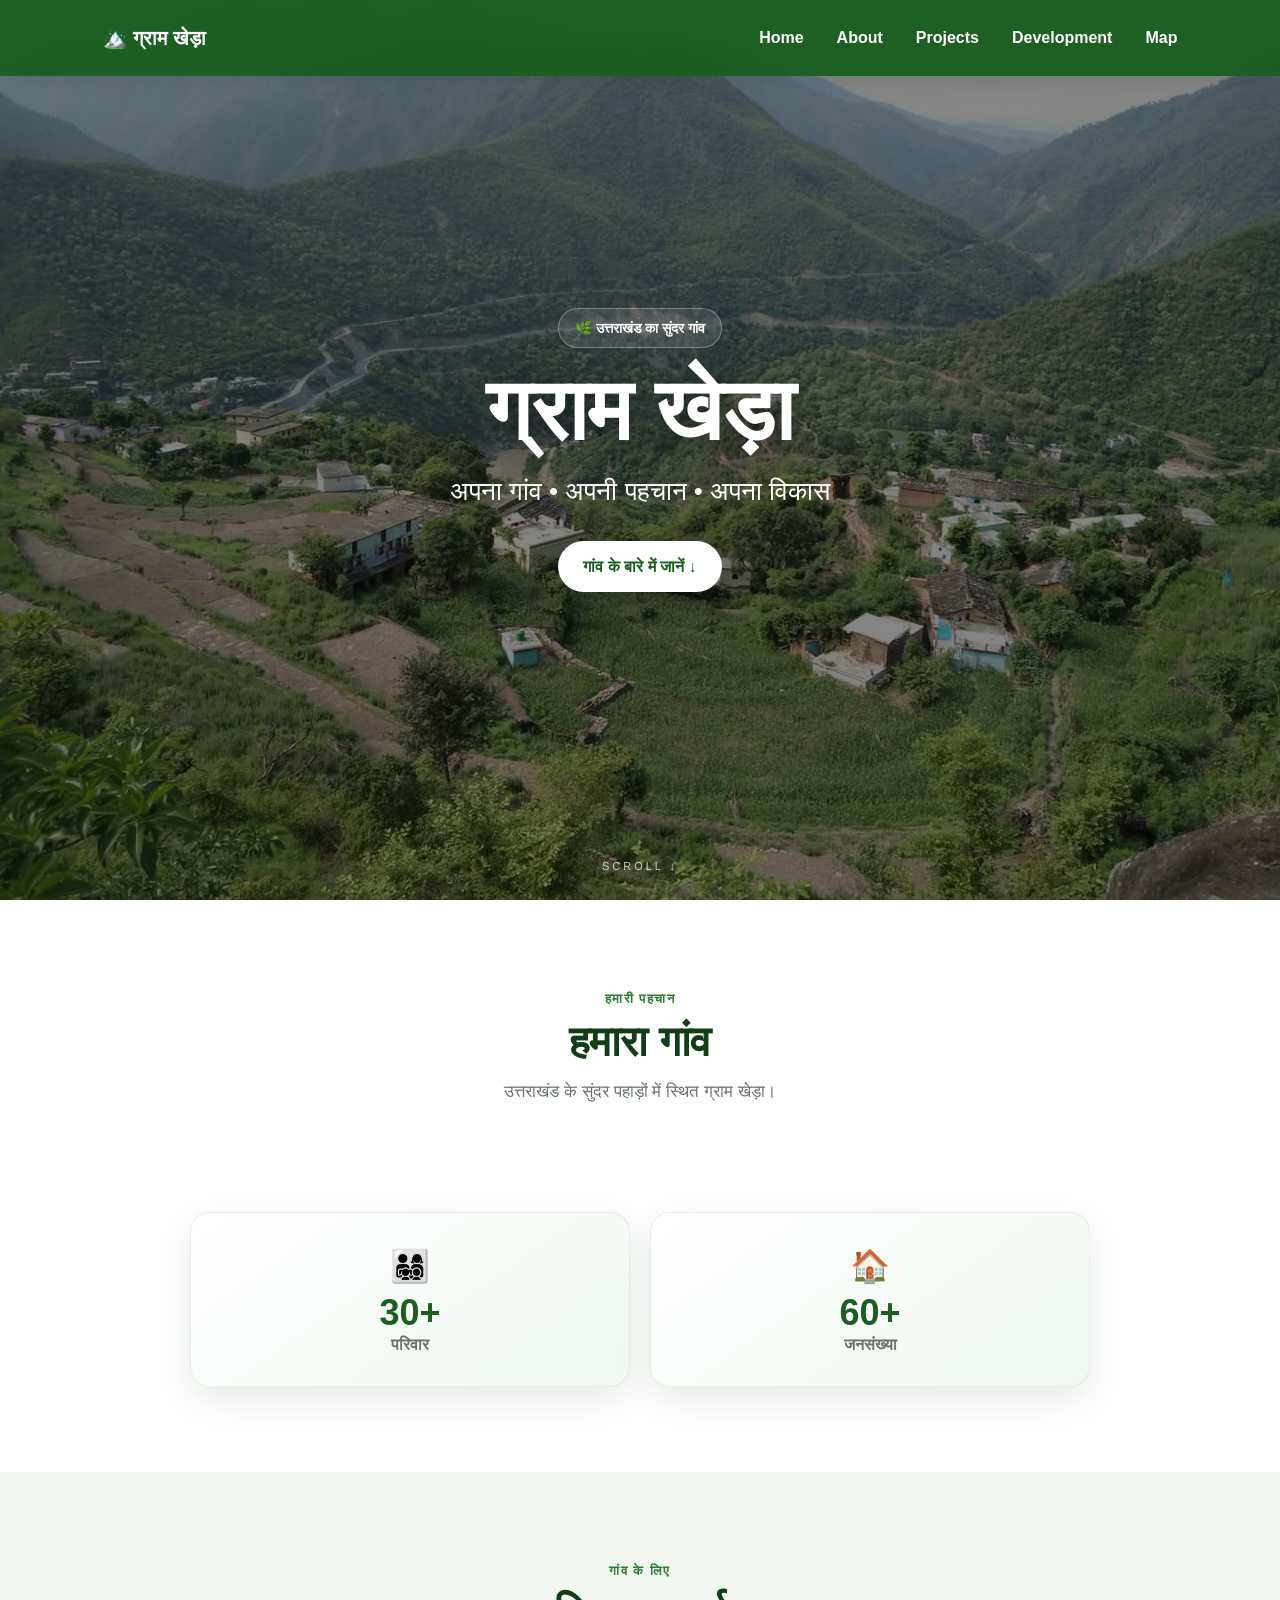
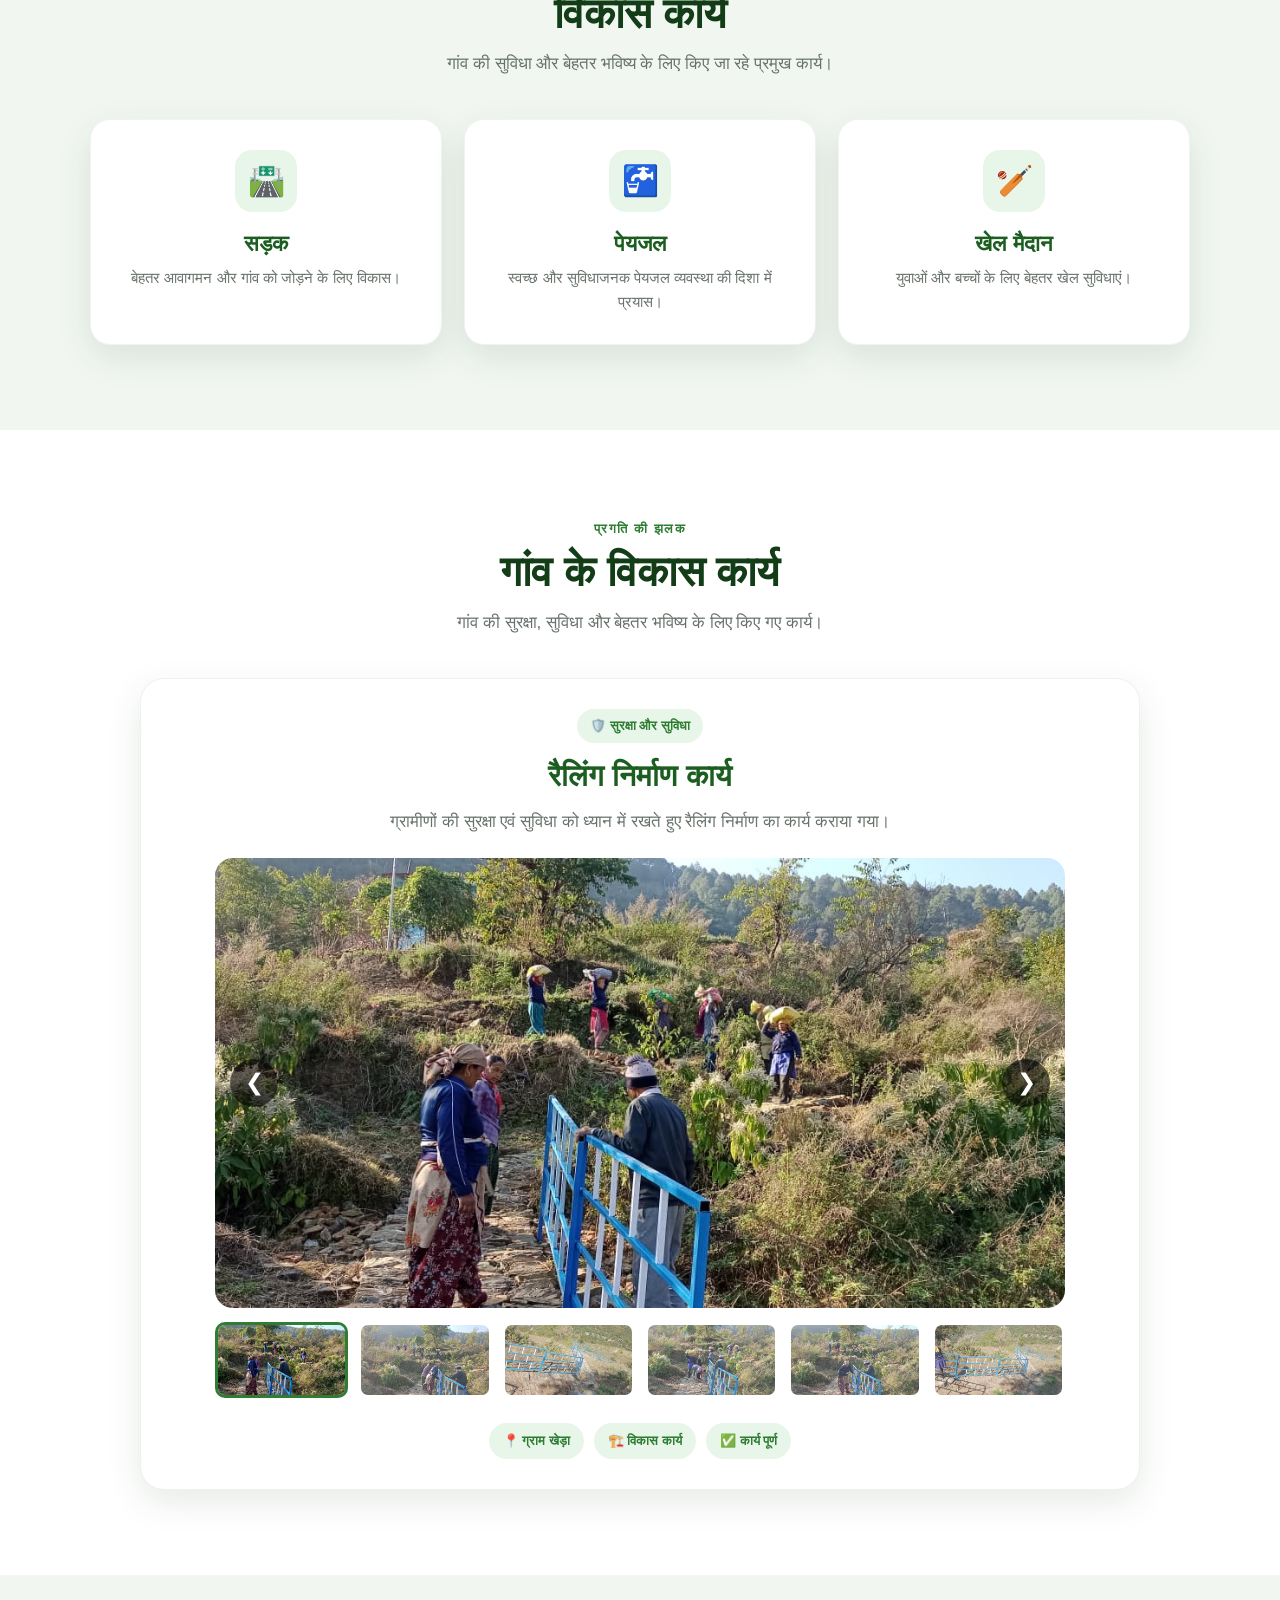
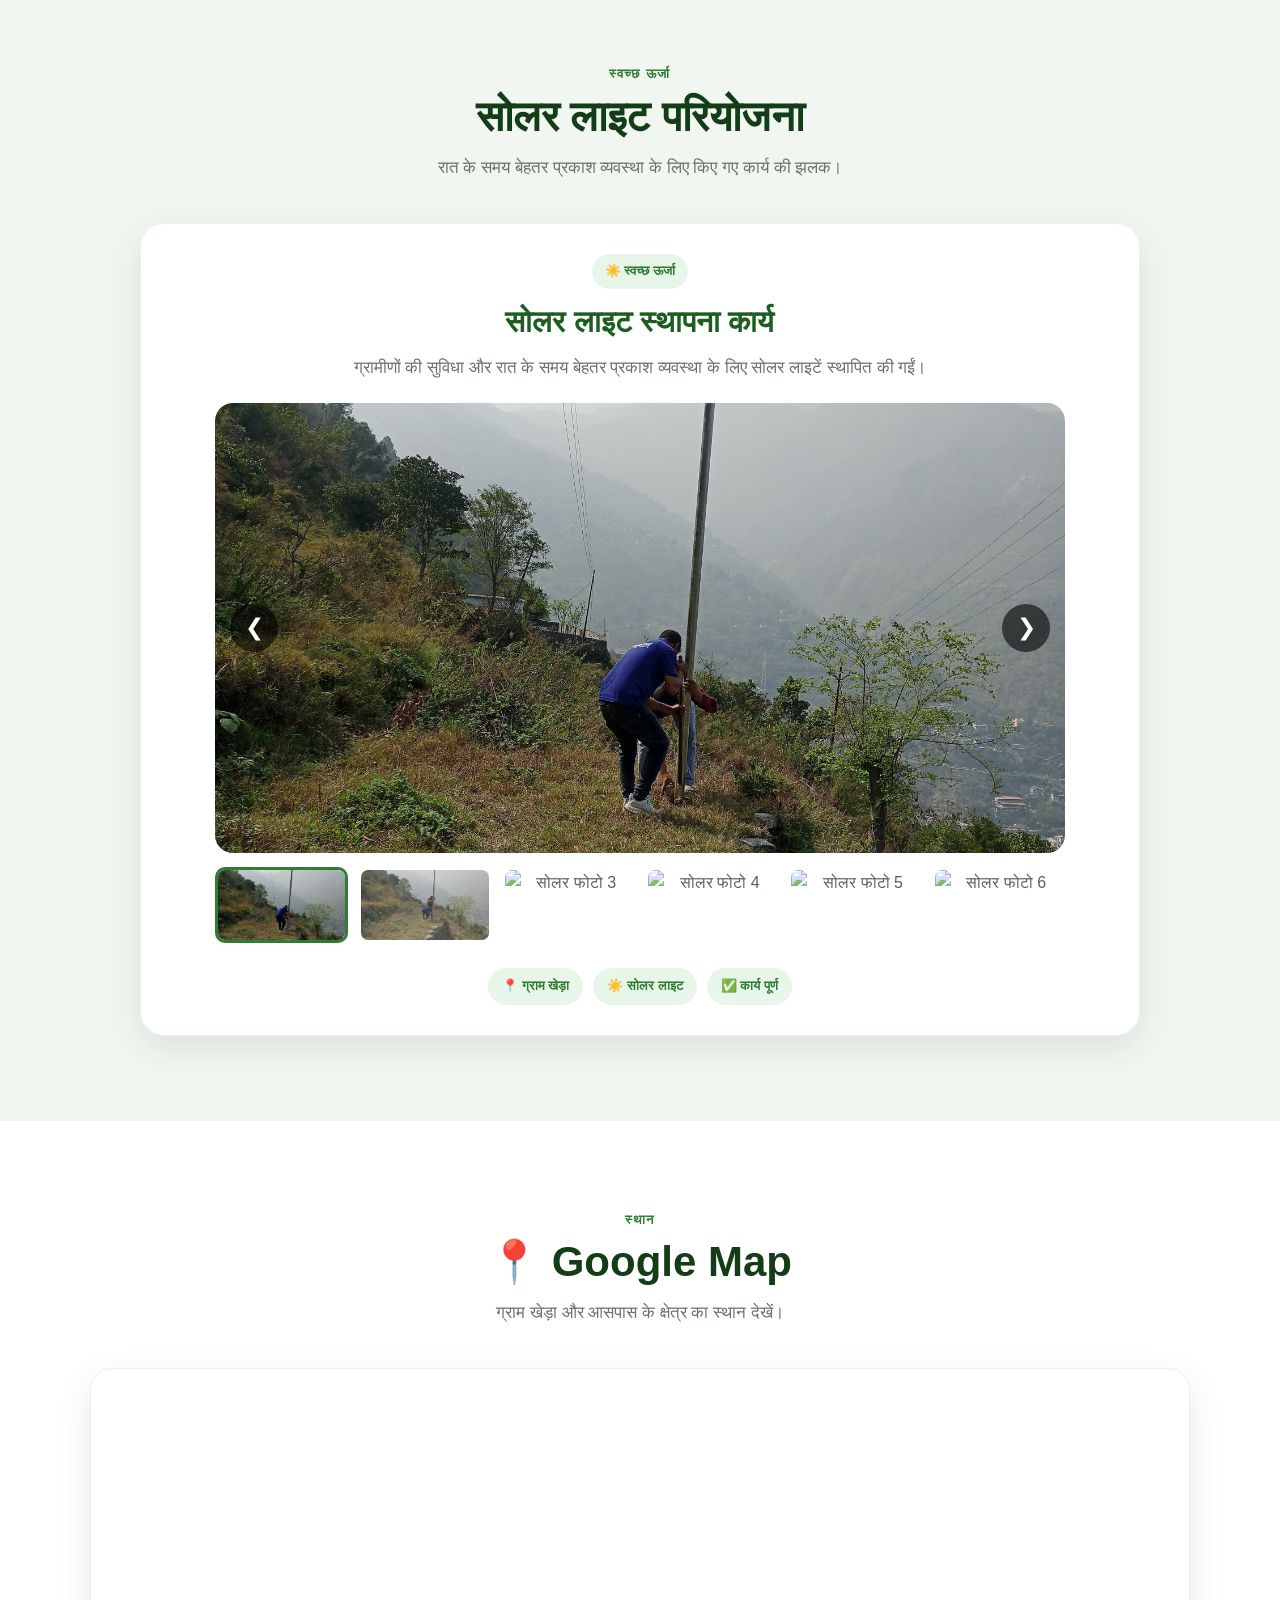
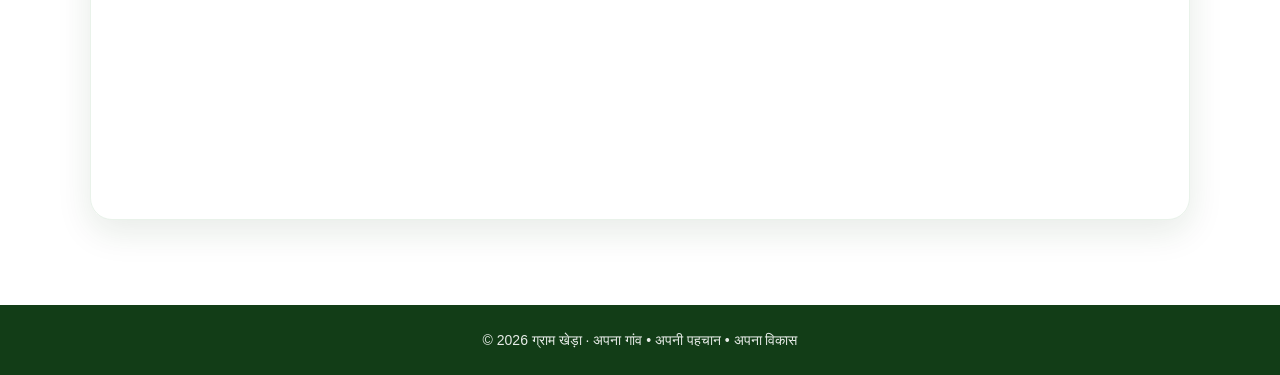
==== commit 9732130a: "Add files via upload" ====
--- a/index.html
+++ b/index.html
@@ -1,194 +1,132 @@
 <!doctype html>
 <html lang="hi">
 <head>
-    <meta charset="utf-8">
-    <meta name="viewport" content="width=device-width, initial-scale=1">
-    <meta name="description" content="ग्राम खेड़ा — गांव की पहचान, विकास कार्य और स्थान की जानकारी।">
-    <title>ग्राम खेड़ा | अपना गांव • अपनी पहचान • अपना विकास</title>
-    <link rel="stylesheet" href="style.css">
+<meta charset="utf-8">
+<meta name="viewport" content="width=device-width, initial-scale=1">
+<meta name="description" content="ग्राम खेड़ा — अपना गांव, अपनी पहचान, अपना विकास।">
+<title>ग्राम खेड़ा | अपना गांव • अपनी पहचान • अपना विकास</title>
+<link rel="stylesheet" href="style.css">
 </head>
 <body>
 
-<nav class="navbar" id="navbar">
-    <a class="logo" href="#top" aria-label="ग्राम खेड़ा होम">🏔️ <span>ग्राम खेड़ा</span></a>
-
-    <button class="nav-toggle" id="navToggle" type="button"
-            aria-label="मेनू खोलें" aria-expanded="false" aria-controls="navMenu">
-        <span></span><span></span><span></span>
-    </button>
-
-    <ul class="nav-menu" id="navMenu">
-        <li><a href="#top">Home</a></li>
-        <li><a href="#about">About</a></li>
-        <li><a href="#projects">Projects</a></li>
-        <li><a href="#works">Development</a></li>
-        <li><a href="#map">Map</a></li>
-    </ul>
+<nav id="navbar">
+  <a class="logo" href="#top">🏔️ ग्राम खेड़ा</a>
+  <button class="menu-toggle" id="menuToggle" type="button" aria-label="मेनू खोलें" aria-expanded="false">☰</button>
+  <ul id="navMenu">
+    <li><a href="#top">Home</a></li>
+    <li><a href="#about">About</a></li>
+    <li><a href="#projects">Projects</a></li>
+    <li><a href="#works">Development</a></li>
+    <li><a href="#map">Map</a></li>
+  </ul>
 </nav>
 
-<main id="top">
-    <header class="hero-section">
-        <div class="hero-overlay"></div>
-        <div class="hero">
-            <span class="hero-badge">🌿 उत्तराखंड का सुंदर गांव</span>
-            <h1>ग्राम खेड़ा</h1>
-            <p>अपना गांव • अपनी पहचान • अपना विकास</p>
-            <a class="btn btn-primary" href="#about">Explore <span>↓</span></a>
-        </div>
-        <div class="hero-scroll">SCROLL <span>↓</span></div>
-    </header>
+<header id="top">
+  <div class="hero">
+    <span class="hero-badge">🌿 उत्तराखंड का सुंदर गांव</span>
+    <h1>ग्राम खेड़ा</h1>
+    <p>अपना गांव • अपनी पहचान • अपना विकास</p>
+    <a class="btn" href="#about">गांव के बारे में जानें ↓</a>
+  </div>
+  <div class="scroll-hint">SCROLL ↓</div>
+</header>
 
-    <section id="about" class="section about-section">
-        <div class="section-heading">
-            <span class="section-kicker">हमारी पहचान</span>
-            <h2>हमारा गांव</h2>
-            <p>उत्तराखंड के सुंदर पहाड़ों में स्थित ग्राम खेड़ा।</p>
-        </div>
-    </section>
+<section id="about" class="about-section">
+  <div class="section-heading">
+    <span class="eyebrow">हमारी पहचान</span>
+    <h2>हमारा गांव</h2>
+    <p>उत्तराखंड के सुंदर पहाड़ों में स्थित ग्राम खेड़ा।</p>
+  </div>
+</section>
 
-    <section class="stats-section">
-        <div class="stats">
-            <div class="stat-card">
-                <span class="stat-icon">👨‍👩‍👧‍👦</span>
-                <strong>30+</strong>
-                <span>परिवार</span>
-            </div>
-            <div class="stat-card">
-                <span class="stat-icon">🏠</span>
-                <strong>60+</strong>
-                <span>जनसंख्या</span>
-            </div>
-        </div>
-    </section>
+<section class="stats-section">
+  <div class="stats">
+    <div class="stat-box"><span>👨‍👩‍👧‍👦</span><h3>30+</h3><p>परिवार</p></div>
+    <div class="stat-box"><span>🏠</span><h3>60+</h3><p>जनसंख्या</p></div>
+  </div>
+</section>
 
-    <section id="projects" class="section projects-section">
-        <div class="section-heading">
-            <span class="section-kicker">गांव के लिए</span>
-            <h2>विकास कार्य</h2>
-            <p>गांव की सुविधा और बेहतर भविष्य के लिए किए जा रहे प्रमुख कार्य।</p>
-        </div>
+<section id="projects" class="projects-section">
+  <div class="section-heading">
+    <span class="eyebrow">गांव के लिए</span>
+    <h2>विकास कार्य</h2>
+    <p>गांव की सुविधा और बेहतर भविष्य के लिए किए जा रहे प्रमुख कार्य।</p>
+  </div>
+  <div class="cards">
+    <div class="card"><div class="card-icon">🛣️</div><h3>सड़क</h3><p>बेहतर आवागमन और गांव को जोड़ने के लिए विकास।</p></div>
+    <div class="card"><div class="card-icon">🚰</div><h3>पेयजल</h3><p>स्वच्छ और सुविधाजनक पेयजल व्यवस्था की दिशा में प्रयास।</p></div>
+    <div class="card"><div class="card-icon">🏏</div><h3>खेल मैदान</h3><p>युवाओं और बच्चों के लिए बेहतर खेल सुविधाएं।</p></div>
+  </div>
+</section>
 
-        <div class="cards">
-            <div class="card project-card">
-                <span class="card-icon">🛣️</span>
-                <h3>सड़क</h3>
-                <p>बेहतर आवागमन और गांव को जोड़ने के लिए विकास।</p>
-            </div>
-            <div class="card project-card">
-                <span class="card-icon">🚰</span>
-                <h3>पेयजल</h3>
-                <p>स्वच्छ और सुविधाजनक पेयजल व्यवस्था की दिशा में प्रयास।</p>
-            </div>
-            <div class="card project-card">
-                <span class="card-icon">🏏</span>
-                <h3>खेल मैदान</h3>
-                <p>युवाओं और बच्चों के लिए बेहतर खेल सुविधाएं।</p>
-            </div>
-        </div>
-    </section>
+<section id="works" class="works">
+  <div class="section-heading">
+    <span class="eyebrow">प्रगति की झलक</span>
+    <h2>गांव के विकास कार्य</h2>
+    <p>गांव की सुरक्षा, सुविधा और बेहतर भविष्य के लिए किए गए कार्य।</p>
+  </div>
 
-    <section id="works" class="section works">
-        <div class="section-heading">
-            <span class="section-kicker">प्रगति की झलक</span>
-            <h2>गाँव में हुए विकास कार्य</h2>
-            <p>वास्तविक कार्यों की तस्वीरों के माध्यम से गांव के विकास की झलक।</p>
-        </div>
+  <article class="work-card">
+    <div class="project-label">🛡️ सुरक्षा और सुविधा</div>
+    <h3>रैलिंग निर्माण कार्य</h3>
+    <p class="project-intro">ग्रामीणों की सुरक्षा एवं सुविधा को ध्यान में रखते हुए रैलिंग निर्माण का कार्य कराया गया।</p>
+    <div class="work-gallery" data-gallery="railing">
+      <img id="railingMainImage" src="images/railing1.jpeg" alt="ग्राम खेड़ा रैलिंग निर्माण कार्य">
+      <button class="gallery-btn prev" type="button" onclick="changeRailingPhoto(-1)" aria-label="पिछली फोटो">❮</button>
+      <button class="gallery-btn next" type="button" onclick="changeRailingPhoto(1)" aria-label="अगली फोटो">❯</button>
+    </div>
+    <div class="gallery-thumbnails" data-gallery="railing">
+      <img src="images/railing1.jpeg" onclick="showRailingPhoto(0)" alt="रैलिंग फोटो 1">
+      <img src="images/railing2.jpeg" onclick="showRailingPhoto(1)" alt="रैलिंग फोटो 2">
+      <img src="images/railing3.jpeg" onclick="showRailingPhoto(2)" alt="रैलिंग फोटो 3">
+      <img src="images/railing4.jpeg" onclick="showRailingPhoto(3)" alt="रैलिंग फोटो 4">
+      <img src="images/railing5.jpeg" onclick="showRailingPhoto(4)" alt="रैलिंग फोटो 5">
+      <img src="images/railing6.jpeg" onclick="showRailingPhoto(5)" alt="रैलिंग फोटो 6">
+    </div>
+    <div class="work-details"><span>📍 ग्राम खेड़ा</span><span>🏗️ विकास कार्य</span><span>✅ कार्य पूर्ण</span></div>
+  </article>
+</section>
 
-        <article class="work-card">
-            <div class="work-gallery" data-gallery="railing">
-                <img id="railingMainImage" src="images/railing1.jpeg"
-                     alt="ग्राम खेड़ा रैलिंग निर्माण कार्य" loading="eager">
-                <button class="gallery-btn prev" type="button"
-                        onclick="changeRailingPhoto(-1)" aria-label="पिछली रैलिंग फोटो">❮</button>
-                <button class="gallery-btn next" type="button"
-                        onclick="changeRailingPhoto(1)" aria-label="अगली रैलिंग फोटो">❯</button>
-            </div>
+<section id="solar-work" class="works works-alt">
+  <div class="section-heading">
+    <span class="eyebrow">स्वच्छ ऊर्जा</span>
+    <h2>सोलर लाइट परियोजना</h2>
+    <p>रात के समय बेहतर प्रकाश व्यवस्था के लिए किए गए कार्य की झलक।</p>
+  </div>
 
-            <div class="gallery-thumbnails" data-gallery="railing">
-                <img src="images/railing1.jpeg" onclick="showRailingPhoto(0)" alt="रैलिंग फोटो 1" loading="lazy">
-                <img src="images/railing2.jpeg" onclick="showRailingPhoto(1)" alt="रैलिंग फोटो 2" loading="lazy">
-                <img src="images/railing3.jpeg" onclick="showRailingPhoto(2)" alt="रैलिंग फोटो 3" loading="lazy">
-                <img src="images/railing4.jpeg" onclick="showRailingPhoto(3)" alt="रैलिंग फोटो 4" loading="lazy">
-                <img src="images/railing5.jpeg" onclick="showRailingPhoto(4)" alt="रैलिंग फोटो 5" loading="lazy">
-                <img src="images/railing6.jpeg" onclick="showRailingPhoto(5)" alt="रैलिंग फोटो 6" loading="lazy">
-            </div>
+  <article class="work-card">
+    <div class="project-label">☀️ स्वच्छ ऊर्जा</div>
+    <h3>सोलर लाइट स्थापना कार्य</h3>
+    <p class="project-intro">ग्रामीणों की सुविधा और रात के समय बेहतर प्रकाश व्यवस्था के लिए सोलर लाइटें स्थापित की गईं।</p>
+    <div class="work-gallery" data-gallery="solar">
+      <img id="solarMainImage" src="images/solar1.jpeg" alt="ग्राम खेड़ा सोलर लाइट कार्य">
+      <button class="gallery-btn prev" type="button" onclick="changeSolarPhoto(-1)" aria-label="पिछली फोटो">❮</button>
+      <button class="gallery-btn next" type="button" onclick="changeSolarPhoto(1)" aria-label="अगली फोटो">❯</button>
+    </div>
+    <div class="gallery-thumbnails" data-gallery="solar">
+      <img src="images/solar1.jpeg" onclick="showSolarPhoto(0)" alt="सोलर फोटो 1">
+      <img src="images/solar2.jpeg" onclick="showSolarPhoto(1)" alt="सोलर फोटो 2">
+      <img src="images/solar3.jpeg" onclick="showSolarPhoto(2)" alt="सोलर फोटो 3">
+      <img src="images/solar4.jpeg" onclick="showSolarPhoto(3)" alt="सोलर फोटो 4">
+      <img src="images/solar5.jpeg" onclick="showSolarPhoto(4)" alt="सोलर फोटो 5">
+      <img src="images/solar6.jpeg" onclick="showSolarPhoto(5)" alt="सोलर फोटो 6">
+    </div>
+    <div class="work-details"><span>📍 ग्राम खेड़ा</span><span>☀️ सोलर लाइट</span><span>✅ कार्य पूर्ण</span></div>
+  </article>
+</section>
 
-            <div class="work-content">
-                <h3>🛡️ रैलिंग निर्माण कार्य</h3>
-                <p>ग्राम खेड़ा में ग्रामीणों की सुरक्षा एवं सुविधा को ध्यान में रखते हुए रैलिंग निर्माण का कार्य कराया गया।</p>
-                <div class="work-details">
-                    <span>📍 ग्राम खेड़ा</span>
-                    <span>🏗️ विकास कार्य</span>
-                    <span>✅ कार्य पूर्ण</span>
-                </div>
-            </div>
-        </article>
-    </section>
+<section id="map" class="map-section">
+  <div class="section-heading">
+    <span class="eyebrow">स्थान</span>
+    <h2>📍 Google Map</h2>
+    <p>ग्राम खेड़ा और आसपास के क्षेत्र का स्थान देखें।</p>
+  </div>
+  <div class="map-container">
+    <iframe title="Devprayag, Uttarakhand Google Map" src="https://www.google.com/maps/embed?pb=!1m14!1m8!1m3!1d2053.1676533216837!2d78.6070745!3d30.1399806!3m2!1i1024!2i768!4f13.1!3m3!1m2!1s0x3909090d5b91180d%3A0x5d7916d17f992317!2sDevprayag%2C%20Uttarakhand!5e1!3m2!1sen!2sin!4v1786106324990!5m2!1sen!2sin" loading="lazy" allowfullscreen referrerpolicy="no-referrer-when-downgrade"></iframe>
+  </div>
+</section>
 
-    <section id="solar-work" class="section works works-alt">
-        <div class="section-heading">
-            <span class="section-kicker">स्वच्छ ऊर्जा</span>
-            <h2>सोलर लाइट परियोजना</h2>
-            <p>रात के समय बेहतर प्रकाश व्यवस्था के लिए किए गए कार्य की झलक।</p>
-        </div>
-
-        <article class="work-card">
-            <div class="work-gallery" data-gallery="solar">
-                <img id="solarMainImage" src="images/solar1.jpeg"
-                     alt="ग्राम खेड़ा सोलर लाइट कार्य" loading="lazy">
-                <button class="gallery-btn prev" type="button"
-                        onclick="changeSolarPhoto(-1)" aria-label="पिछली सोलर फोटो">❮</button>
-                <button class="gallery-btn next" type="button"
-                        onclick="changeSolarPhoto(1)" aria-label="अगली सोलर फोटो">❯</button>
-            </div>
-
-            <div class="gallery-thumbnails" data-gallery="solar">
-                <img src="images/solar1.jpeg" onclick="showSolarPhoto(0)" alt="सोलर फोटो 1" loading="lazy">
-                <img src="images/solar2.jpeg" onclick="showSolarPhoto(1)" alt="सोलर फोटो 2" loading="lazy">
-                <img src="images/solar3.jpeg" onclick="showSolarPhoto(2)" alt="सोलर फोटो 3" loading="lazy">
-                <img src="images/solar4.jpeg" onclick="showSolarPhoto(3)" alt="सोलर फोटो 4" loading="lazy">
-                <img src="images/solar5.jpeg" onclick="showSolarPhoto(4)" alt="सोलर फोटो 5" loading="lazy">
-                <img src="images/solar6.jpeg" onclick="showSolarPhoto(5)" alt="सोलर फोटो 6" loading="lazy">
-            </div>
-
-            <div class="work-content">
-                <h3>☀️ सोलर लाइट स्थापना कार्य</h3>
-                <p>ग्राम खेड़ा में ग्रामीणों की सुविधा और रात के समय बेहतर प्रकाश व्यवस्था के लिए सोलर लाइटें स्थापित की गईं।</p>
-                <div class="work-details">
-                    <span>📍 ग्राम खेड़ा</span>
-                    <span>☀️ सोलर लाइट</span>
-                    <span>✅ कार्य पूर्ण</span>
-                </div>
-            </div>
-        </article>
-    </section>
-
-    <section id="map" class="map-section">
-        <div class="section-heading">
-            <span class="section-kicker">स्थान</span>
-            <h2>📍 Google Map</h2>
-            <p>ग्राम खेड़ा और आसपास के क्षेत्र का स्थान देखें।</p>
-        </div>
-
-        <div class="map-container">
-            <iframe
-                src="https://www.google.com/maps/embed?pb=!1m14!1m8!1m3!1d2053.1676533216837!2d78.6070745!3d30.1399806!3m2!1i1024!2i768!4f13.1!3m3!1m2!1s0x3909090d5b91180d%3A0x5d7916d17f992317!2sDevprayag%2C%20Uttarakhand!5e1!3m2!1sen!2sin!4v1786106324990!5m2!1sen!2sin"
-                title="Devprayag, Uttarakhand Google Map"
-                width="100%"
-                height="450"
-                style="border:0;"
-                allowfullscreen=""
-                loading="lazy"
-                referrerpolicy="no-referrer-when-downgrade">
-            </iframe>
-        </div>
-    </section>
-</main>
-
-<footer>
-    <p>© 2026 ग्राम खेड़ा · अपना गांव • अपनी पहचान • अपना विकास</p>
-</footer>
-
+<footer>© 2026 ग्राम खेड़ा · अपना गांव • अपनी पहचान • अपना विकास</footer>
 <script src="script.js"></script>
 </body>
 </html>
--- a/style.css
+++ b/style.css
@@ -1,723 +1,13 @@
-/* =========================================
-   ग्राम खेड़ा — Professional Website Styles
-   ========================================= */
-
-:root {
-    --green-900: #123d17;
-    --green-800: #1b5e20;
-    --green-700: #2e7d32;
-    --green-100: #e8f5e9;
-    --cream: #fbfcfa;
-    --surface: #ffffff;
-    --text: #263238;
-    --muted: #647067;
-    --border: rgba(27, 94, 32, 0.10);
-    --shadow: 0 14px 40px rgba(18, 61, 23, 0.10);
-    --shadow-hover: 0 20px 50px rgba(18, 61, 23, 0.16);
-    --radius: 22px;
-}
-
-* {
-    margin: 0;
-    padding: 0;
-    box-sizing: border-box;
-}
-
-html {
-    scroll-behavior: smooth;
-    scroll-padding-top: 82px;
-}
-
-body {
-    font-family: Arial, "Noto Sans Devanagari", sans-serif;
-    background: var(--cream);
-    color: var(--text);
-    line-height: 1.6;
-}
-
-body,
-button,
-a {
-    -webkit-tap-highlight-color: transparent;
-}
-
-a {
-    color: inherit;
-}
-
-img {
-    max-width: 100%;
-}
-
-button {
-    font: inherit;
-}
-
-/* NAVIGATION */
-.navbar {
-    position: fixed;
-    top: 0;
-    left: 0;
-    width: 100%;
-    min-height: 76px;
-    padding: 14px 6%;
-    display: flex;
-    justify-content: space-between;
-    align-items: center;
-    gap: 30px;
-    background: rgba(18, 61, 23, 0.92);
-    backdrop-filter: blur(12px);
-    -webkit-backdrop-filter: blur(12px);
-    color: #fff;
-    z-index: 1000;
-    transition: 0.3s ease;
-}
-
-.navbar.scrolled {
-    min-height: 66px;
-    background: rgba(18, 61, 23, 0.97);
-    box-shadow: 0 8px 25px rgba(0, 0, 0, 0.16);
-}
-
-.logo {
-    display: inline-flex;
-    align-items: center;
-    gap: 9px;
-    color: #fff;
-    text-decoration: none;
-    font-size: 20px;
-    font-weight: 800;
-    white-space: nowrap;
-}
-
-.nav-menu {
-    display: flex;
-    align-items: center;
-    gap: 8px;
-    list-style: none;
-}
-
-.nav-menu a {
-    display: block;
-    color: #fff;
-    text-decoration: none;
-    padding: 10px 14px;
-    border-radius: 999px;
-    font-size: 15px;
-    font-weight: 600;
-    transition: 0.25s ease;
-}
-
-.nav-menu a:hover,
-.nav-menu a:focus-visible {
-    background: rgba(255, 255, 255, 0.13);
-    color: #fff;
-}
-
-.nav-toggle {
-    display: none;
-    width: 44px;
-    height: 44px;
-    border: 1px solid rgba(255,255,255,0.2);
-    border-radius: 12px;
-    background: transparent;
-    cursor: pointer;
-    padding: 9px;
-}
-
-.nav-toggle span {
-    display: block;
-    height: 2px;
-    margin: 5px 0;
-    background: #fff;
-    border-radius: 3px;
-    transition: 0.25s ease;
-}
-
-/* HERO */
-.hero-section {
-    position: relative;
-    height: 100vh;
-    min-height: 620px;
-    display: flex;
-    justify-content: center;
-    align-items: center;
-    overflow: hidden;
-    background:
-        linear-gradient(rgba(0, 0, 0, 0.48), rgba(0, 0, 0, 0.48)),
-        url("images/village1.jpeg");
-    background-size: cover;
-    background-position: center;
-    background-repeat: no-repeat;
-    color: #fff;
-    transition: background-image 1s ease-in-out;
-}
-
-.hero-overlay {
-    position: absolute;
-    inset: 0;
-    background:
-        radial-gradient(circle at 50% 35%, rgba(255,255,255,0.08), transparent 35%),
-        linear-gradient(to bottom, rgba(0,0,0,0.08), rgba(0,0,0,0.25));
-    pointer-events: none;
-}
-
-.hero {
-    position: relative;
-    z-index: 1;
-    width: min(900px, 92%);
-    padding: 30px 20px;
-    text-align: center;
-}
-
-.hero-badge {
-    display: inline-block;
-    padding: 8px 16px;
-    margin-bottom: 18px;
-    border: 1px solid rgba(255,255,255,0.28);
-    border-radius: 999px;
-    background: rgba(255,255,255,0.10);
-    backdrop-filter: blur(8px);
-    font-size: 14px;
-    font-weight: 700;
-}
-
-.hero h1 {
-    font-size: clamp(48px, 8vw, 86px);
-    line-height: 1.05;
-    letter-spacing: -1.5px;
-    margin-bottom: 18px;
-    text-shadow: 0 5px 25px rgba(0,0,0,0.28);
-}
-
-.hero p {
-    font-size: clamp(18px, 2.5vw, 26px);
-    margin-bottom: 30px;
-    color: rgba(255,255,255,0.94);
-}
-
-.btn {
-    display: inline-flex;
-    align-items: center;
-    justify-content: center;
-    gap: 10px;
-    min-height: 50px;
-    padding: 13px 27px;
-    border-radius: 999px;
-    text-decoration: none;
-    font-weight: 800;
-    transition: transform 0.25s ease, box-shadow 0.25s ease, background 0.25s ease;
-}
-
-.btn-primary {
-    background: #fff;
-    color: var(--green-800);
-    box-shadow: 0 12px 30px rgba(0,0,0,0.20);
-}
-
-.btn-primary:hover,
-.btn-primary:focus-visible {
-    transform: translateY(-3px);
-    box-shadow: 0 16px 34px rgba(0,0,0,0.25);
-}
-
-.hero-scroll {
-    position: absolute;
-    bottom: 24px;
-    left: 50%;
-    transform: translateX(-50%);
-    z-index: 1;
-    font-size: 11px;
-    letter-spacing: 3px;
-    opacity: 0.75;
-}
-
-/* COMMON SECTIONS */
-.section {
-    padding: 92px 7%;
-}
-
-.section-heading {
-    width: min(760px, 100%);
-    margin: 0 auto 45px;
-    text-align: center;
-}
-
-.section-kicker {
-    display: inline-block;
-    margin-bottom: 8px;
-    color: var(--green-700);
-    font-size: 13px;
-    font-weight: 800;
-    letter-spacing: 1.5px;
-    text-transform: uppercase;
-}
-
-.section-heading h2 {
-    margin-bottom: 12px;
-    color: var(--green-900);
-    font-size: clamp(30px, 4vw, 42px);
-    line-height: 1.2;
-}
-
-.section-heading p {
-    color: var(--muted);
-    font-size: 17px;
-}
-
-.about-section {
-    padding-bottom: 35px;
-    background: var(--surface);
-}
-
-.stats-section {
-    padding: 35px 7% 85px;
-    background: var(--surface);
-}
-
-.stats {
-    width: min(850px, 100%);
-    margin: 0 auto;
-    display: grid;
-    grid-template-columns: repeat(2, 1fr);
-    gap: 22px;
-}
-
-.stat-card {
-    padding: 30px;
-    text-align: center;
-    background: linear-gradient(145deg, #fff, #f4faf4);
-    border: 1px solid var(--border);
-    border-radius: var(--radius);
-    box-shadow: var(--shadow);
-}
-
-.stat-icon {
-    display: block;
-    font-size: 34px;
-    margin-bottom: 5px;
-}
-
-.stat-card strong {
-    display: block;
-    color: var(--green-800);
-    font-size: 36px;
-    line-height: 1.1;
-}
-
-.stat-card > span:last-child {
-    color: var(--muted);
-    font-weight: 700;
-}
-
-/* PROJECT CARDS */
-.projects-section {
-    background: #f4f8f4;
-}
-
-.cards {
-    width: min(1100px, 100%);
-    margin: 0 auto;
-    display: grid;
-    grid-template-columns: repeat(3, 1fr);
-    gap: 22px;
-}
-
-.card {
-    padding: 32px 26px;
-    background: var(--surface);
-    text-align: center;
-    border: 1px solid var(--border);
-    border-radius: var(--radius);
-    box-shadow: var(--shadow);
-    transition: transform 0.3s ease, box-shadow 0.3s ease;
-}
-
-.project-card:hover {
-    transform: translateY(-7px);
-    box-shadow: var(--shadow-hover);
-}
-
-.card-icon {
-    display: grid;
-    place-items: center;
-    width: 66px;
-    height: 66px;
-    margin: 0 auto 17px;
-    border-radius: 18px;
-    background: var(--green-100);
-    font-size: 32px;
-}
-
-.project-card h3 {
-    margin-bottom: 8px;
-    color: var(--green-800);
-    font-size: 23px;
-}
-
-.project-card p {
-    color: var(--muted);
-    font-size: 15px;
-}
-
-/* DEVELOPMENT WORK */
-.works {
-    background: var(--surface);
-}
-
-.works-alt {
-    background: #f4f8f4;
-}
-
-.work-card {
-    width: min(1000px, 100%);
-    margin: 0 auto;
-    padding: clamp(18px, 4vw, 34px);
-    background: var(--surface);
-    border: 1px solid var(--border);
-    border-radius: 26px;
-    box-shadow: var(--shadow);
-}
-
-.works-alt .work-card {
-    background: #fff;
-}
-
-.work-gallery {
-    position: relative;
-    width: 100%;
-    max-width: 850px;
-    height: min(450px, 52vw);
-    min-height: 300px;
-    margin: 0 auto;
-    overflow: hidden;
-    border-radius: 20px;
-    background: #dfe8df;
-}
-
-.work-gallery > img {
-    width: 100%;
-    height: 100%;
-    object-fit: cover;
-    display: block;
-    transition: opacity 0.22s ease, transform 0.35s ease;
-}
-
-.work-gallery > img.is-changing {
-    opacity: 0.55;
-}
-
-.gallery-btn {
-    position: absolute;
-    top: 50%;
-    transform: translateY(-50%);
-    display: grid;
-    place-items: center;
-    width: 48px;
-    height: 48px;
-    border: 1px solid rgba(255,255,255,0.25);
-    border-radius: 50%;
-    background: rgba(0,0,0,0.55);
-    color: #fff;
-    font-size: 22px;
-    cursor: pointer;
-    z-index: 2;
-    transition: 0.25s ease;
-}
-
-.gallery-btn:hover,
-.gallery-btn:focus-visible {
-    background: var(--green-700);
-    transform: translateY(-50%) scale(1.06);
-}
-
-.gallery-btn.prev {
-    left: 16px;
-}
-
-.gallery-btn.next {
-    right: 16px;
-}
-
-.gallery-thumbnails {
-    display: grid;
-    grid-template-columns: repeat(6, 1fr);
-    gap: 10px;
-    width: 100%;
-    max-width: 850px;
-    margin: 14px auto 28px;
-}
-
-.gallery-thumbnails img {
-    width: 100%;
-    height: 76px;
-    object-fit: cover;
-    border-radius: 11px;
-    cursor: pointer;
-    border: 3px solid transparent;
-    opacity: 0.78;
-    transition: transform 0.25s ease, opacity 0.25s ease, border-color 0.25s ease;
-}
-
-.gallery-thumbnails img:hover {
-    transform: translateY(-2px);
-    opacity: 1;
-}
-
-.gallery-thumbnails img.active {
-    border-color: var(--green-700);
-    opacity: 1;
-}
-
-.work-content {
-    width: 100%;
-    max-width: 850px;
-    margin: 0 auto;
-    text-align: center;
-}
-
-.work-content h3 {
-    margin-bottom: 12px;
-    color: var(--green-800);
-    font-size: clamp(24px, 3vw, 30px);
-}
-
-.work-content p {
-    max-width: 760px;
-    margin: 0 auto 20px;
-    color: var(--muted);
-    font-size: 17px;
-    line-height: 1.75;
-}
-
-.work-details {
-    display: flex;
-    justify-content: center;
-    align-items: center;
-    flex-wrap: wrap;
-    gap: 10px;
-}
-
-.work-details span {
-    padding: 8px 14px;
-    background: var(--green-100);
-    color: var(--green-700);
-    border-radius: 999px;
-    font-size: 13px;
-    font-weight: 700;
-}
-
-/* MAP */
-.map-section {
-    padding: 92px 7%;
-    background: #fff;
-}
-
-.map-container {
-    width: min(1100px, 100%);
-    margin: 0 auto;
-    overflow: hidden;
-    border-radius: 24px;
-    border: 1px solid var(--border);
-    box-shadow: var(--shadow);
-}
-
-.map-container iframe {
-    display: block;
-    width: 100%;
-    height: 450px;
-    border: 0;
-}
-
-/* FOOTER */
-footer {
-    padding: 28px 7%;
-    background: var(--green-900);
-    color: rgba(255,255,255,0.88);
-    text-align: center;
-    font-size: 14px;
-}
-
-/* MOBILE NAV */
-@media (max-width: 760px) {
-    .navbar {
-        padding: 12px 5%;
-    }
-
-    .nav-toggle {
-        display: block;
-    }
-
-    .nav-menu {
-        position: absolute;
-        top: calc(100% + 8px);
-        left: 5%;
-        right: 5%;
-        display: none;
-        flex-direction: column;
-        align-items: stretch;
-        gap: 4px;
-        padding: 10px;
-        background: rgba(18,61,23,0.98);
-        border: 1px solid rgba(255,255,255,0.10);
-        border-radius: 18px;
-        box-shadow: 0 18px 40px rgba(0,0,0,0.20);
-    }
-
-    .nav-menu.open {
-        display: flex;
-    }
-
-    .nav-menu a {
-        padding: 12px 15px;
-    }
-
-    .nav-toggle.open span:nth-child(1) {
-        transform: translateY(7px) rotate(45deg);
-    }
-
-    .nav-toggle.open span:nth-child(2) {
-        opacity: 0;
-    }
-
-    .nav-toggle.open span:nth-child(3) {
-        transform: translateY(-7px) rotate(-45deg);
-    }
-
-    .cards {
-        grid-template-columns: 1fr;
-    }
-
-    .stats {
-        grid-template-columns: 1fr 1fr;
-    }
-}
-
-@media (max-width: 600px) {
-    .hero-section {
-        min-height: 560px;
-    }
-
-    .hero {
-        padding-top: 55px;
-    }
-
-    .hero-badge {
-        font-size: 12px;
-    }
-
-    .hero h1 {
-        font-size: 48px;
-    }
-
-    .hero p {
-        font-size: 18px;
-    }
-
-    .section {
-        padding: 68px 5%;
-    }
-
-    .section-heading {
-        margin-bottom: 30px;
-    }
-
-    .stats-section {
-        padding: 25px 5% 65px;
-    }
-
-    .stats {
-        gap: 12px;
-    }
-
-    .stat-card {
-        padding: 22px 10px;
-    }
-
-    .stat-card strong {
-        font-size: 30px;
-    }
-
-    .work-card {
-        padding: 14px;
-        border-radius: 20px;
-    }
-
-    .work-gallery {
-        height: 300px;
-        min-height: 0;
-        border-radius: 16px;
-    }
-
-    .gallery-thumbnails {
-        grid-template-columns: repeat(3, 1fr);
-        gap: 7px;
-        margin-bottom: 22px;
-    }
-
-    .gallery-thumbnails img {
-        height: 68px;
-    }
-
-    .gallery-btn {
-        width: 40px;
-        height: 40px;
-        font-size: 17px;
-    }
-
-    .gallery-btn.prev {
-        left: 10px;
-    }
-
-    .gallery-btn.next {
-        right: 10px;
-    }
-
-    .work-content p {
-        font-size: 15px;
-    }
-
-    .map-section {
-        padding: 68px 5%;
-    }
-
-    .map-container {
-        border-radius: 18px;
-    }
-
-    .map-container iframe {
-        height: 350px;
-    }
-}
-
-@media (max-width: 380px) {
-    .logo span {
-        font-size: 17px;
-    }
-
-    .hero h1 {
-        font-size: 42px;
-    }
-
-    .stats {
-        grid-template-columns: 1fr;
-    }
-
-    .gallery-thumbnails img {
-        height: 62px;
-    }
-}
-
-@media (prefers-reduced-motion: reduce) {
-    html {
-        scroll-behavior: auto;
-    }
-
-    *,
-    *::before,
-    *::after {
-        animation-duration: 0.01ms !important;
-        animation-iteration-count: 1 !important;
-        transition-duration: 0.01ms !important;
-    }
-}
+*{margin:0;padding:0;box-sizing:border-box}
+:root{--green:#1b5e20;--green2:#2e7d32;--dark:#123d17;--light:#e8f5e9;--bg:#f5f8f5;--text:#263238;--muted:#68736b;--shadow:0 12px 35px rgba(18,61,23,.10)}
+html{scroll-behavior:smooth;scroll-padding-top:80px}body{font-family:Arial,"Noto Sans Devanagari",sans-serif;background:var(--bg);color:var(--text);line-height:1.6}a{color:inherit}img{max-width:100%}
+nav{position:fixed;top:0;left:0;width:100%;min-height:74px;padding:13px 7%;display:flex;align-items:center;justify-content:space-between;background:rgba(27,94,32,.96);backdrop-filter:blur(10px);color:#fff;z-index:1000;transition:.3s;box-shadow:0 4px 18px rgba(0,0,0,.10)}nav.scrolled{min-height:64px;background:rgba(18,61,23,.98)}.logo{text-decoration:none;font-weight:800;font-size:20px;white-space:nowrap}nav ul{display:flex;gap:7px;list-style:none}nav a{display:block;color:#fff;text-decoration:none;padding:9px 13px;border-radius:999px;font-weight:600;transition:.25s}nav a:hover{background:rgba(255,255,255,.14)}.menu-toggle{display:none;background:transparent;color:#fff;border:1px solid rgba(255,255,255,.25);border-radius:10px;padding:7px 11px;font-size:24px;cursor:pointer}
+header{height:100vh;min-height:620px;display:flex;align-items:center;justify-content:center;position:relative;background:linear-gradient(rgba(0,0,0,.48),rgba(0,0,0,.48)),url("images/village1.jpeg");background-size:cover;background-position:center;background-repeat:no-repeat;color:#fff;transition:background-image 1s ease-in-out}.hero{width:min(900px,92%);padding:20px;text-align:center}.hero-badge{display:inline-block;padding:8px 16px;margin-bottom:17px;border:1px solid rgba(255,255,255,.3);border-radius:999px;background:rgba(255,255,255,.1);font-weight:700;font-size:14px}.hero h1{font-size:clamp(50px,8vw,86px);line-height:1.05;margin-bottom:16px;text-shadow:0 5px 25px rgba(0,0,0,.3)}.hero p{font-size:clamp(18px,2.5vw,26px);margin-bottom:28px}.btn{display:inline-flex;padding:13px 25px;background:#fff;color:var(--green);border-radius:999px;text-decoration:none;font-weight:800;box-shadow:0 10px 28px rgba(0,0,0,.2);transition:.25s}.btn:hover{transform:translateY(-3px)}.scroll-hint{position:absolute;bottom:24px;left:50%;transform:translateX(-50%);font-size:11px;letter-spacing:3px;opacity:.75}
+section{padding:85px 7%}.section-heading{text-align:center;max-width:760px;margin:0 auto 42px}.eyebrow{display:inline-block;color:var(--green2);font-size:13px;font-weight:800;letter-spacing:1.5px;margin-bottom:7px}.section-heading h2{font-size:clamp(30px,4vw,42px);line-height:1.2;color:var(--dark);margin-bottom:11px}.section-heading p{font-size:17px;color:var(--muted)}.about-section{background:#fff;padding-bottom:35px}.stats-section{background:#fff;padding-top:30px}.stats{max-width:900px;margin:auto;display:grid;grid-template-columns:repeat(2,1fr);gap:20px}.stat-box{background:linear-gradient(145deg,#fff,#f0f8f1);border:1px solid rgba(46,125,50,.10);border-radius:20px;padding:28px;text-align:center;box-shadow:var(--shadow)}.stat-box>span{font-size:32px}.stat-box h3{font-size:36px;color:var(--green);line-height:1.1}.stat-box p{color:var(--muted);font-weight:700}
+.projects-section{background:#f1f6f1}.cards{max-width:1100px;margin:auto;display:grid;grid-template-columns:repeat(3,1fr);gap:22px}.card{background:#fff;padding:30px 25px;text-align:center;border-radius:20px;box-shadow:var(--shadow);transition:.3s;border:1px solid rgba(46,125,50,.08)}.card:hover{transform:translateY(-6px);box-shadow:0 18px 45px rgba(18,61,23,.15)}.card-icon{width:62px;height:62px;display:grid;place-items:center;margin:0 auto 14px;border-radius:17px;background:var(--light);font-size:30px}.card h3{color:var(--green);font-size:22px;margin-bottom:5px}.card p{color:var(--muted);font-size:15px}
+.works{background:#fff}.works-alt{background:#f1f6f1}.work-card{max-width:1000px;margin:auto;padding:30px;background:#fff;border-radius:24px;box-shadow:var(--shadow);border:1px solid rgba(46,125,50,.09);text-align:center}.project-label{display:inline-block;padding:7px 13px;border-radius:999px;background:var(--light);color:var(--green2);font-size:13px;font-weight:800;margin-bottom:9px}.work-card h3{font-size:30px;color:var(--green);margin-bottom:8px}.project-intro{max-width:760px;margin:0 auto 22px;color:var(--muted);font-size:17px}.work-gallery{position:relative;width:100%;max-width:850px;height:450px;margin:auto;overflow:hidden;border-radius:18px;background:#e5ebe5}.work-gallery>img{width:100%;height:100%;object-fit:cover;display:block;transition:opacity .2s}.work-gallery>img.is-changing{opacity:.5}.gallery-btn{position:absolute;top:50%;transform:translateY(-50%);width:48px;height:48px;border:0;border-radius:50%;background:rgba(0,0,0,.58);color:#fff;font-size:23px;cursor:pointer;z-index:2;transition:.25s}.gallery-btn:hover{background:rgba(46,125,50,.95);transform:translateY(-50%) scale(1.06)}.gallery-btn.prev{left:15px}.gallery-btn.next{right:15px}.gallery-thumbnails{display:grid;grid-template-columns:repeat(6,1fr);gap:10px;max-width:850px;margin:14px auto 25px}.gallery-thumbnails img{width:100%;height:76px;object-fit:cover;border-radius:10px;cursor:pointer;border:3px solid transparent;opacity:.78;transition:.25s}.gallery-thumbnails img:hover{opacity:1;transform:translateY(-2px)}.gallery-thumbnails img.active{border-color:var(--green2);opacity:1}.work-details{display:flex;justify-content:center;flex-wrap:wrap;gap:10px}.work-details span{background:var(--light);color:var(--green2);padding:8px 14px;border-radius:999px;font-size:13px;font-weight:700}
+.map-section{background:#fff}.map-container{width:100%;max-width:1100px;margin:auto;overflow:hidden;border-radius:22px;box-shadow:var(--shadow);border:1px solid rgba(46,125,50,.1)}.map-container iframe{display:block;width:100%;height:450px;border:0}footer{background:var(--dark);color:rgba(255,255,255,.9);text-align:center;padding:24px 7%;font-size:14px}
+@media(max-width:760px){nav{padding:12px 5%}.menu-toggle{display:block}nav ul{position:absolute;display:none;flex-direction:column;left:5%;right:5%;top:calc(100% + 7px);padding:9px;background:rgba(18,61,23,.98);border-radius:16px;box-shadow:0 15px 35px rgba(0,0,0,.2)}nav ul.open{display:flex}.cards{grid-template-columns:1fr}.stats{grid-template-columns:1fr 1fr}}
+@media(max-width:600px){header{min-height:560px}.hero h1{font-size:48px}.hero p{font-size:18px}section{padding:65px 5%}.stats-section{padding:25px 5% 60px}.stat-box{padding:21px 10px}.stat-box h3{font-size:30px}.work-card{padding:14px;border-radius:20px}.work-card h3{font-size:25px}.project-intro{font-size:15px}.work-gallery{height:300px}.gallery-thumbnails{grid-template-columns:repeat(3,1fr);gap:7px}.gallery-thumbnails img{height:68px}.gallery-btn{width:40px;height:40px;font-size:18px}.gallery-btn.prev{left:10px}.gallery-btn.next{right:10px}.map-container{border-radius:17px}.map-container iframe{height:350px}}
+@media(max-width:380px){.stats{grid-template-columns:1fr}.logo{font-size:17px}.hero h1{font-size:42px}}
+@media(prefers-reduced-motion:reduce){html{scroll-behavior:auto}*{transition-duration:.01ms!important}}
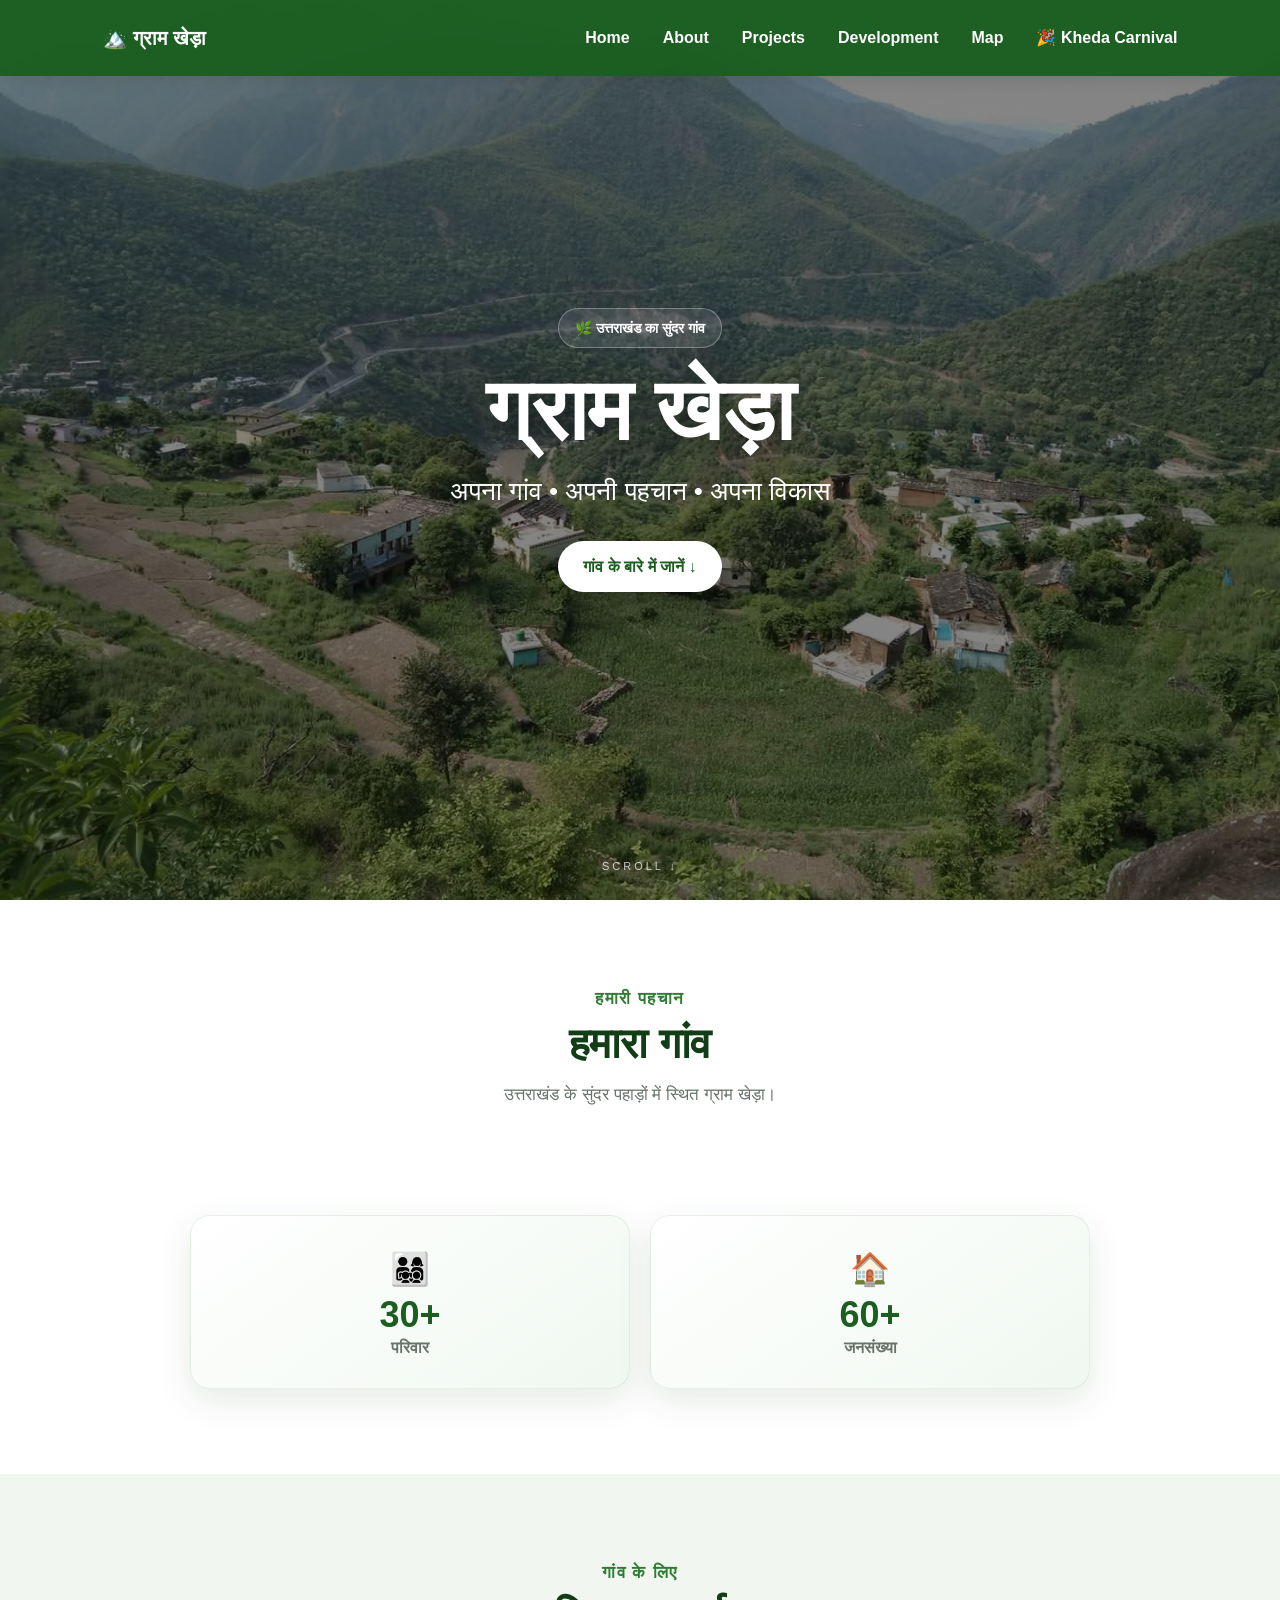
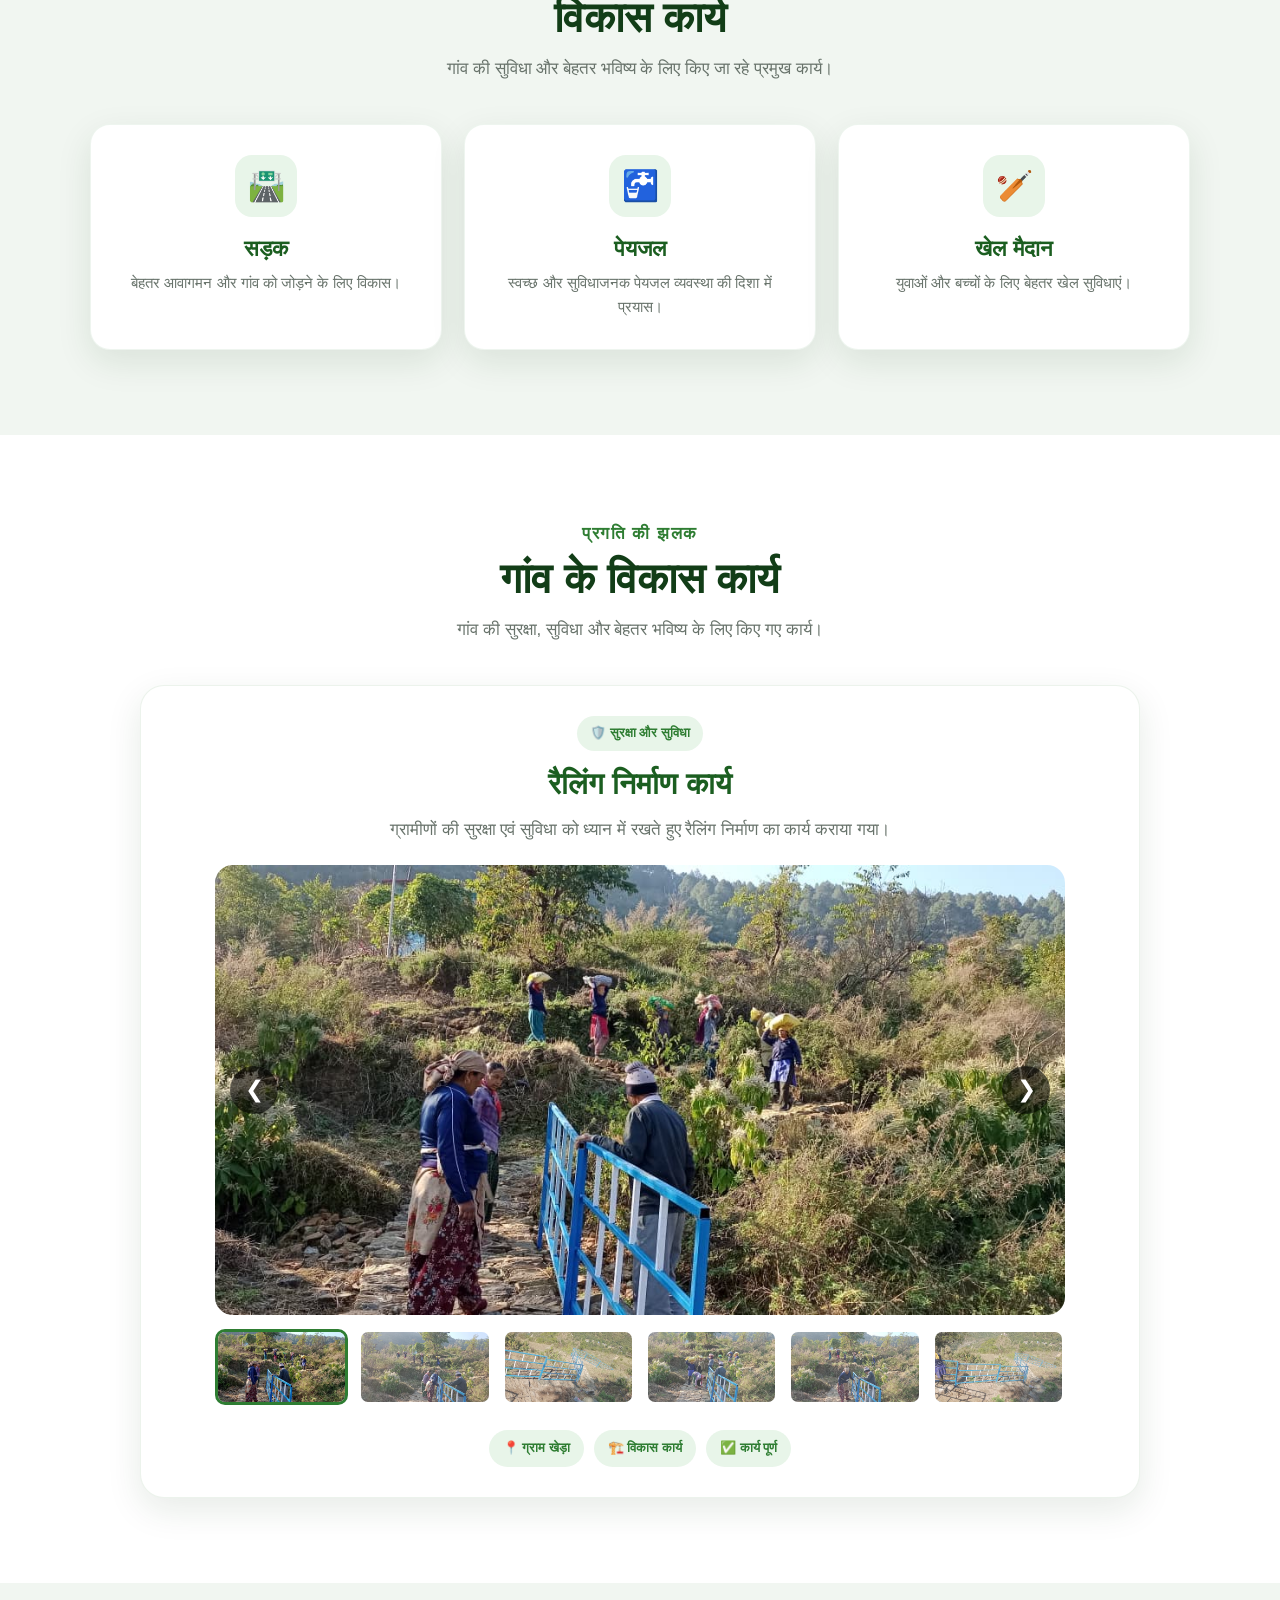
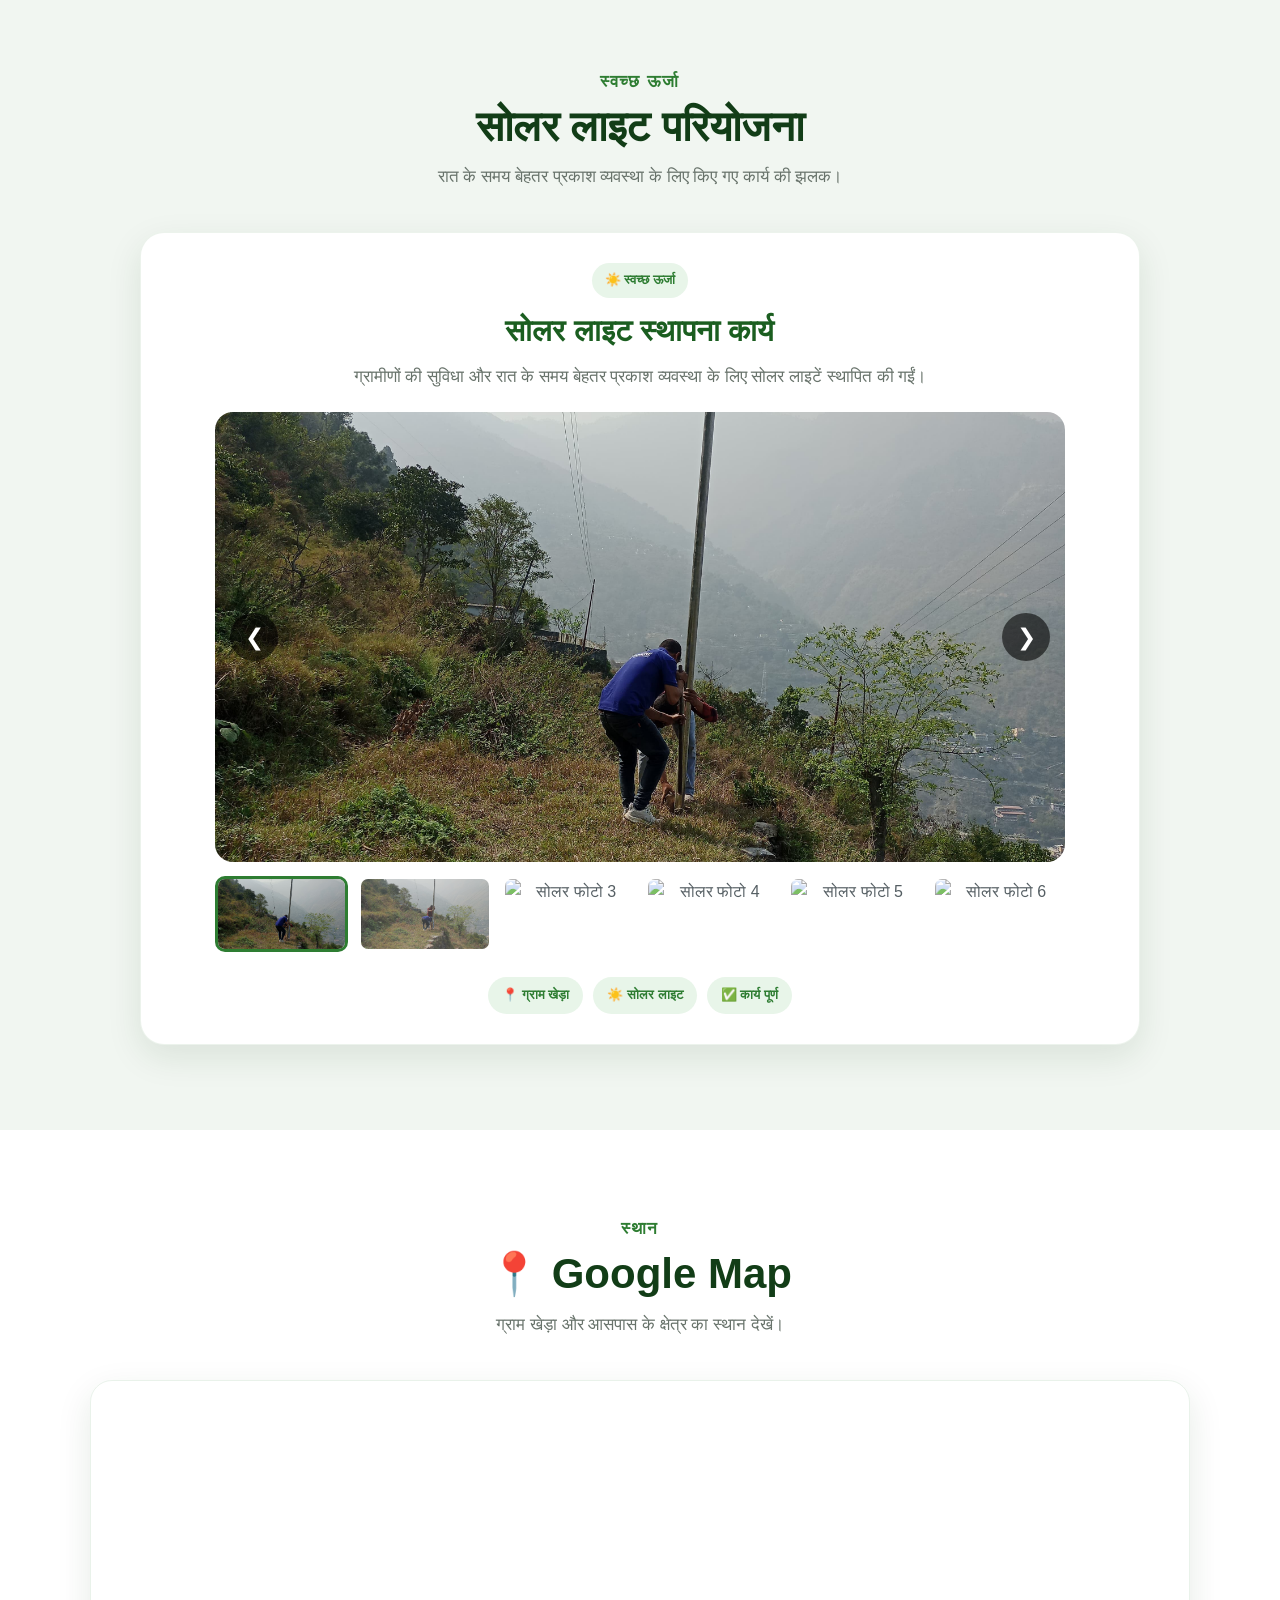
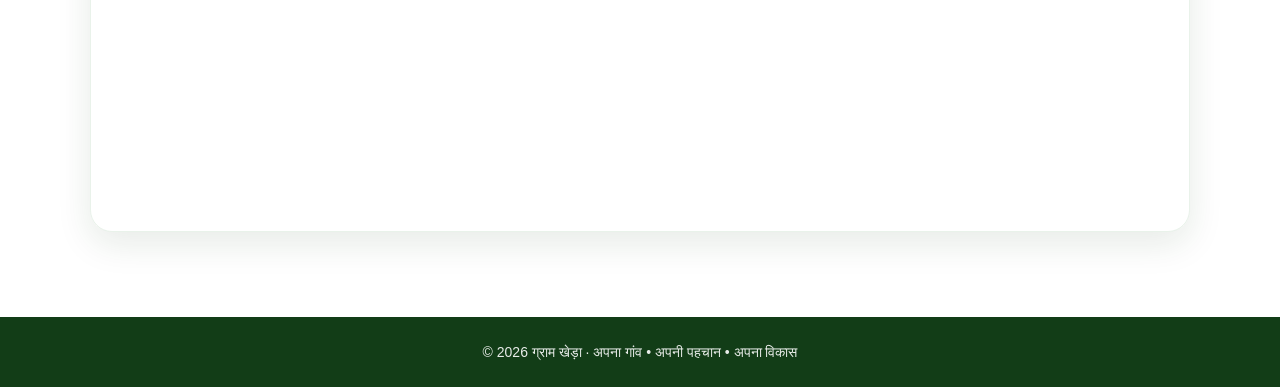
==== commit a5353fa6: "Update index.html" ====
--- a/index.html
+++ b/index.html
@@ -18,6 +18,7 @@
     <li><a href="#projects">Projects</a></li>
     <li><a href="#works">Development</a></li>
     <li><a href="#map">Map</a></li>
+    <li><a href="carnival.html">🎉 Kheda Carnival</a></li>
   </ul>
 </nav>
 
--- a/style.css
+++ b/style.css
@@ -3,7 +3,7 @@
 html{scroll-behavior:smooth;scroll-padding-top:80px}body{font-family:Arial,"Noto Sans Devanagari",sans-serif;background:var(--bg);color:var(--text);line-height:1.6}a{color:inherit}img{max-width:100%}
 nav{position:fixed;top:0;left:0;width:100%;min-height:74px;padding:13px 7%;display:flex;align-items:center;justify-content:space-between;background:rgba(27,94,32,.96);backdrop-filter:blur(10px);color:#fff;z-index:1000;transition:.3s;box-shadow:0 4px 18px rgba(0,0,0,.10)}nav.scrolled{min-height:64px;background:rgba(18,61,23,.98)}.logo{text-decoration:none;font-weight:800;font-size:20px;white-space:nowrap}nav ul{display:flex;gap:7px;list-style:none}nav a{display:block;color:#fff;text-decoration:none;padding:9px 13px;border-radius:999px;font-weight:600;transition:.25s}nav a:hover{background:rgba(255,255,255,.14)}.menu-toggle{display:none;background:transparent;color:#fff;border:1px solid rgba(255,255,255,.25);border-radius:10px;padding:7px 11px;font-size:24px;cursor:pointer}
 header{height:100vh;min-height:620px;display:flex;align-items:center;justify-content:center;position:relative;background:linear-gradient(rgba(0,0,0,.48),rgba(0,0,0,.48)),url("images/village1.jpeg");background-size:cover;background-position:center;background-repeat:no-repeat;color:#fff;transition:background-image 1s ease-in-out}.hero{width:min(900px,92%);padding:20px;text-align:center}.hero-badge{display:inline-block;padding:8px 16px;margin-bottom:17px;border:1px solid rgba(255,255,255,.3);border-radius:999px;background:rgba(255,255,255,.1);font-weight:700;font-size:14px}.hero h1{font-size:clamp(50px,8vw,86px);line-height:1.05;margin-bottom:16px;text-shadow:0 5px 25px rgba(0,0,0,.3)}.hero p{font-size:clamp(18px,2.5vw,26px);margin-bottom:28px}.btn{display:inline-flex;padding:13px 25px;background:#fff;color:var(--green);border-radius:999px;text-decoration:none;font-weight:800;box-shadow:0 10px 28px rgba(0,0,0,.2);transition:.25s}.btn:hover{transform:translateY(-3px)}.scroll-hint{position:absolute;bottom:24px;left:50%;transform:translateX(-50%);font-size:11px;letter-spacing:3px;opacity:.75}
-section{padding:85px 7%}.section-heading{text-align:center;max-width:760px;margin:0 auto 42px}.eyebrow{display:inline-block;color:var(--green2);font-size:13px;font-weight:800;letter-spacing:1.5px;margin-bottom:7px}.section-heading h2{font-size:clamp(30px,4vw,42px);line-height:1.2;color:var(--dark);margin-bottom:11px}.section-heading p{font-size:17px;color:var(--muted)}.about-section{background:#fff;padding-bottom:35px}.stats-section{background:#fff;padding-top:30px}.stats{max-width:900px;margin:auto;display:grid;grid-template-columns:repeat(2,1fr);gap:20px}.stat-box{background:linear-gradient(145deg,#fff,#f0f8f1);border:1px solid rgba(46,125,50,.10);border-radius:20px;padding:28px;text-align:center;box-shadow:var(--shadow)}.stat-box>span{font-size:32px}.stat-box h3{font-size:36px;color:var(--green);line-height:1.1}.stat-box p{color:var(--muted);font-weight:700}
+section{padding:85px 7%}.section-heading{text-align:center;max-width:760px;margin:0 auto 42px}.eyebrow{display:inline-block;color:var(--green2);font-size:17px;font-weight:800;letter-spacing:1.5px;margin-bottom:7px}.section-heading h2{font-size:clamp(30px,4vw,42px);line-height:1.2;color:var(--dark);margin-bottom:11px}.section-heading p{font-size:17px;color:var(--muted)}.about-section{background:#fff;padding-bottom:35px}.stats-section{background:#fff;padding-top:30px}.stats{max-width:900px;margin:auto;display:grid;grid-template-columns:repeat(2,1fr);gap:20px}.stat-box{background:linear-gradient(145deg,#fff,#f0f8f1);border:1px solid rgba(46,125,50,.10);border-radius:20px;padding:28px;text-align:center;box-shadow:var(--shadow)}.stat-box>span{font-size:32px}.stat-box h3{font-size:36px;color:var(--green);line-height:1.1}.stat-box p{color:var(--muted);font-weight:700}
 .projects-section{background:#f1f6f1}.cards{max-width:1100px;margin:auto;display:grid;grid-template-columns:repeat(3,1fr);gap:22px}.card{background:#fff;padding:30px 25px;text-align:center;border-radius:20px;box-shadow:var(--shadow);transition:.3s;border:1px solid rgba(46,125,50,.08)}.card:hover{transform:translateY(-6px);box-shadow:0 18px 45px rgba(18,61,23,.15)}.card-icon{width:62px;height:62px;display:grid;place-items:center;margin:0 auto 14px;border-radius:17px;background:var(--light);font-size:30px}.card h3{color:var(--green);font-size:22px;margin-bottom:5px}.card p{color:var(--muted);font-size:15px}
 .works{background:#fff}.works-alt{background:#f1f6f1}.work-card{max-width:1000px;margin:auto;padding:30px;background:#fff;border-radius:24px;box-shadow:var(--shadow);border:1px solid rgba(46,125,50,.09);text-align:center}.project-label{display:inline-block;padding:7px 13px;border-radius:999px;background:var(--light);color:var(--green2);font-size:13px;font-weight:800;margin-bottom:9px}.work-card h3{font-size:30px;color:var(--green);margin-bottom:8px}.project-intro{max-width:760px;margin:0 auto 22px;color:var(--muted);font-size:17px}.work-gallery{position:relative;width:100%;max-width:850px;height:450px;margin:auto;overflow:hidden;border-radius:18px;background:#e5ebe5}.work-gallery>img{width:100%;height:100%;object-fit:cover;display:block;transition:opacity .2s}.work-gallery>img.is-changing{opacity:.5}.gallery-btn{position:absolute;top:50%;transform:translateY(-50%);width:48px;height:48px;border:0;border-radius:50%;background:rgba(0,0,0,.58);color:#fff;font-size:23px;cursor:pointer;z-index:2;transition:.25s}.gallery-btn:hover{background:rgba(46,125,50,.95);transform:translateY(-50%) scale(1.06)}.gallery-btn.prev{left:15px}.gallery-btn.next{right:15px}.gallery-thumbnails{display:grid;grid-template-columns:repeat(6,1fr);gap:10px;max-width:850px;margin:14px auto 25px}.gallery-thumbnails img{width:100%;height:76px;object-fit:cover;border-radius:10px;cursor:pointer;border:3px solid transparent;opacity:.78;transition:.25s}.gallery-thumbnails img:hover{opacity:1;transform:translateY(-2px)}.gallery-thumbnails img.active{border-color:var(--green2);opacity:1}.work-details{display:flex;justify-content:center;flex-wrap:wrap;gap:10px}.work-details span{background:var(--light);color:var(--green2);padding:8px 14px;border-radius:999px;font-size:13px;font-weight:700}
 .map-section{background:#fff}.map-container{width:100%;max-width:1100px;margin:auto;overflow:hidden;border-radius:22px;box-shadow:var(--shadow);border:1px solid rgba(46,125,50,.1)}.map-container iframe{display:block;width:100%;height:450px;border:0}footer{background:var(--dark);color:rgba(255,255,255,.9);text-align:center;padding:24px 7%;font-size:14px}
@@ -11,3 +11,236 @@
 @media(max-width:600px){header{min-height:560px}.hero h1{font-size:48px}.hero p{font-size:18px}section{padding:65px 5%}.stats-section{padding:25px 5% 60px}.stat-box{padding:21px 10px}.stat-box h3{font-size:30px}.work-card{padding:14px;border-radius:20px}.work-card h3{font-size:25px}.project-intro{font-size:15px}.work-gallery{height:300px}.gallery-thumbnails{grid-template-columns:repeat(3,1fr);gap:7px}.gallery-thumbnails img{height:68px}.gallery-btn{width:40px;height:40px;font-size:18px}.gallery-btn.prev{left:10px}.gallery-btn.next{right:10px}.map-container{border-radius:17px}.map-container iframe{height:350px}}
 @media(max-width:380px){.stats{grid-template-columns:1fr}.logo{font-size:17px}.hero h1{font-size:42px}}
 @media(prefers-reduced-motion:reduce){html{scroll-behavior:auto}*{transition-duration:.01ms!important}}
+/* ================================
+   KHEDA CARNIVAL PAGE
+================================ */
+
+.carnival-hero {
+    min-height: 75vh;
+
+    background:
+        linear-gradient(
+            rgba(0,0,0,0.50),
+            rgba(0,0,0,0.50)
+        ),
+        url("images/carnival1.jpeg");
+
+    background-size: cover;
+    background-position: center;
+    background-repeat: no-repeat;
+
+    display: flex;
+    align-items: center;
+    justify-content: center;
+
+    text-align: center;
+    color: white;
+
+    padding: 100px 20px 50px;
+}
+
+.carnival-overlay {
+    max-width: 900px;
+}
+
+.carnival-overlay h1 {
+    font-size: 60px;
+    margin-bottom: 15px;
+}
+
+.carnival-overlay p {
+    font-size: 24px;
+    margin-bottom: 30px;
+}
+
+
+/* Introduction */
+
+.carnival-section {
+    padding: 80px 8%;
+    text-align: center;
+    background: #f4f7f4;
+}
+
+.carnival-section h2,
+.event-details h2,
+.carnival-gallery h2 {
+    font-size: 36px;
+    color: #2E7D32;
+    margin-bottom: 25px;
+}
+
+.carnival-intro {
+    max-width: 850px;
+    margin: 0 auto 45px;
+    font-size: 20px;
+    color: #555;
+}
+
+
+/* Cards */
+
+.carnival-cards {
+    display: grid;
+    grid-template-columns:
+        repeat(auto-fit, minmax(220px, 1fr));
+
+    gap: 25px;
+    max-width: 1100px;
+    margin: auto;
+}
+
+.carnival-card {
+    background: white;
+    padding: 35px 25px;
+
+    border-radius: 18px;
+
+    box-shadow:
+        0 10px 25px rgba(0,0,0,0.08);
+
+    transition: 0.3s;
+}
+
+.carnival-card:hover {
+    transform: translateY(-8px);
+}
+
+.carnival-icon {
+    font-size: 45px;
+    margin-bottom: 15px;
+}
+
+.carnival-card h3 {
+    color: #2E7D32;
+    font-size: 23px;
+    margin-bottom: 10px;
+}
+
+.carnival-card p {
+    color: #666;
+    font-size: 16px;
+}
+
+
+/* Event Details */
+
+.event-details {
+    padding: 80px 8%;
+    text-align: center;
+    background: white;
+}
+
+.event-info {
+    max-width: 1000px;
+    margin: 40px auto 0;
+
+    display: grid;
+    grid-template-columns:
+        repeat(auto-fit, minmax(220px, 1fr));
+
+    gap: 25px;
+}
+
+.event-info div {
+    background: #f4f7f4;
+    padding: 30px;
+
+    border-radius: 15px;
+}
+
+.event-info span {
+    font-size: 40px;
+}
+
+.event-info h3 {
+    color: #2E7D32;
+    margin: 10px 0;
+}
+
+.event-info p {
+    color: #666;
+}
+
+
+/* Gallery */
+
+.carnival-gallery {
+    padding: 80px 8%;
+    background: #f4f7f4;
+    text-align: center;
+}
+
+.carnival-gallery > p {
+    color: #666;
+    margin-bottom: 35px;
+}
+
+.carnival-photo-grid {
+    max-width: 1100px;
+    margin: auto;
+
+    display: grid;
+    grid-template-columns:
+        repeat(auto-fit, minmax(250px, 1fr));
+
+    gap: 20px;
+}
+
+.carnival-photo {
+    height: 250px;
+    overflow: hidden;
+    border-radius: 15px;
+
+    box-shadow:
+        0 8px 20px rgba(0,0,0,0.10);
+}
+
+.carnival-photo img {
+    width: 100%;
+    height: 100%;
+
+    object-fit: cover;
+    display: block;
+
+    transition: 0.4s;
+}
+
+.carnival-photo:hover img {
+    transform: scale(1.08);
+}
+
+
+/* Mobile */
+
+@media (max-width: 768px) {
+
+    .carnival-overlay h1 {
+        font-size: 42px;
+    }
+
+    .carnival-overlay p {
+        font-size: 18px;
+    }
+
+    .carnival-hero {
+        min-height: 65vh;
+    }
+
+    .carnival-section,
+    .event-details,
+    .carnival-gallery {
+        padding: 60px 5%;
+    }
+
+    .carnival-section h2,
+    .event-details h2,
+    .carnival-gallery h2 {
+        font-size: 30px;
+    }
+
+    .carnival-photo {
+        height: 220px;
+    }
+
+}
